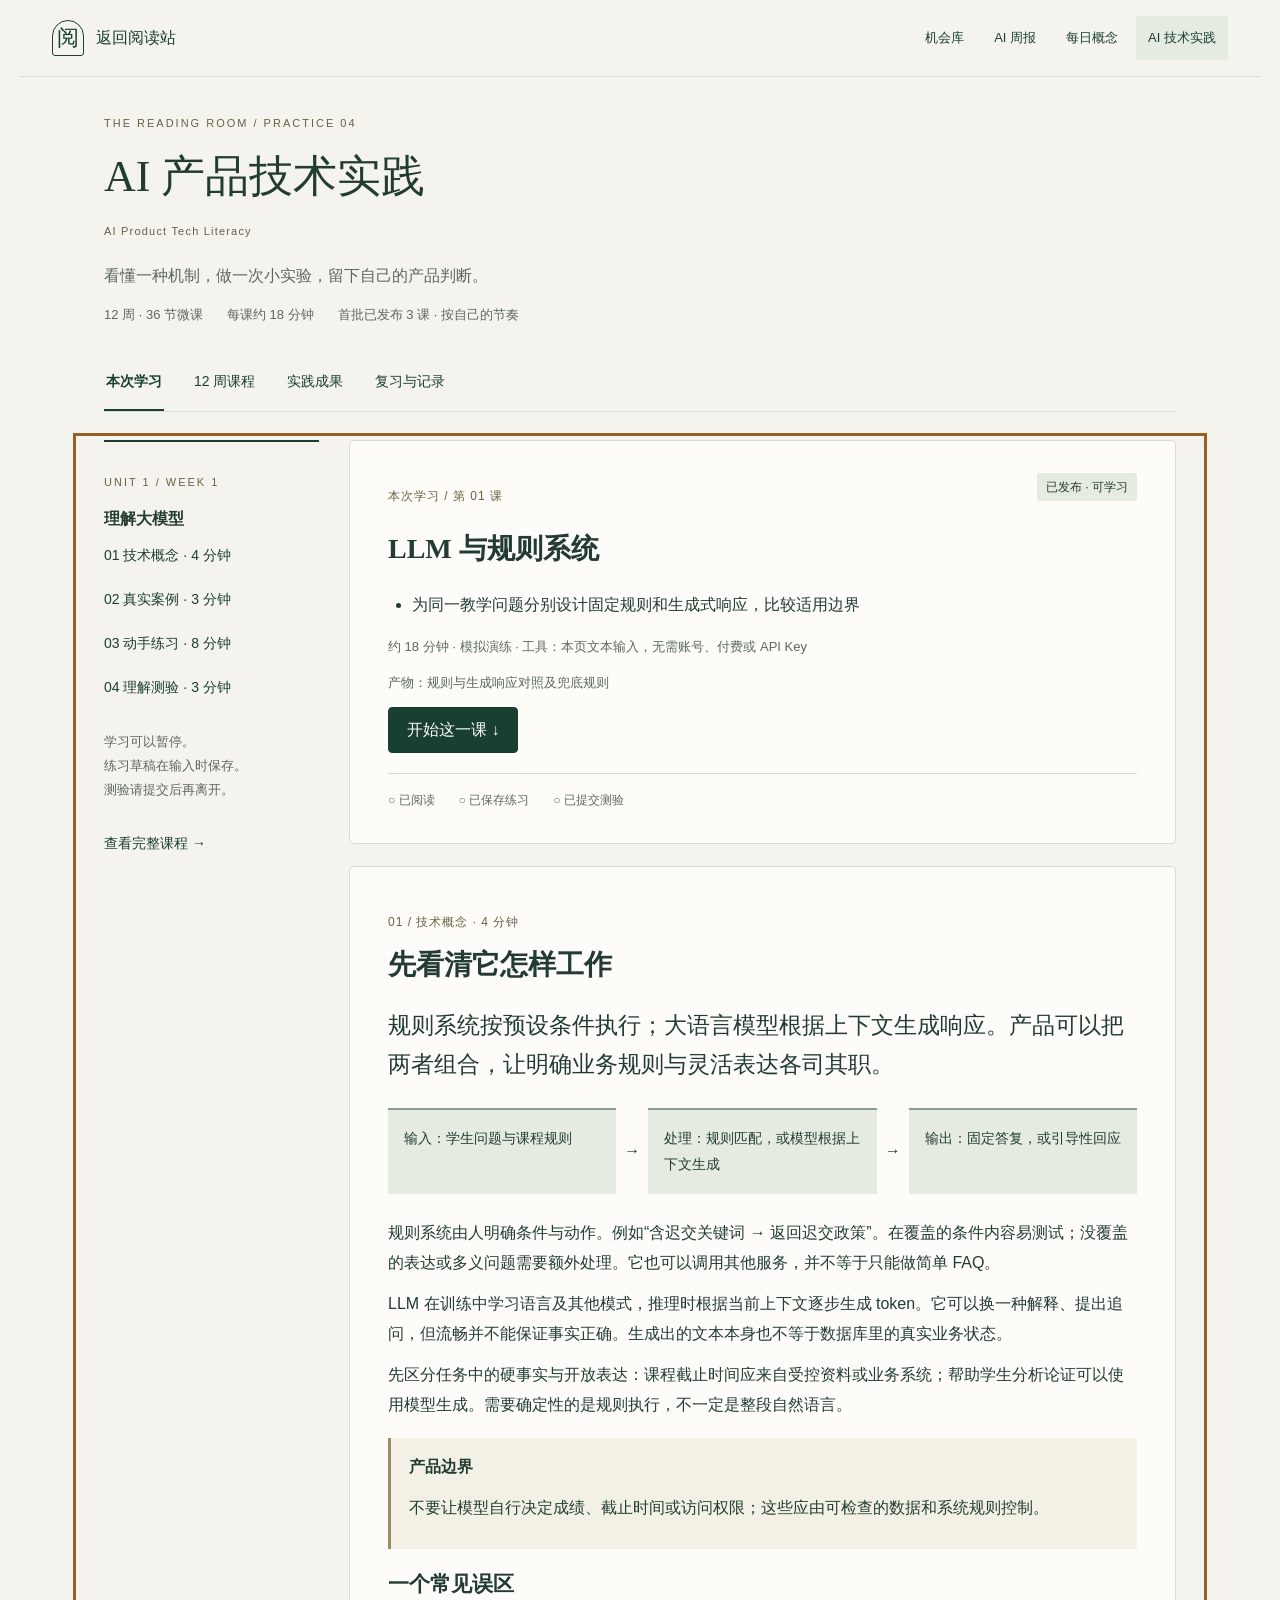
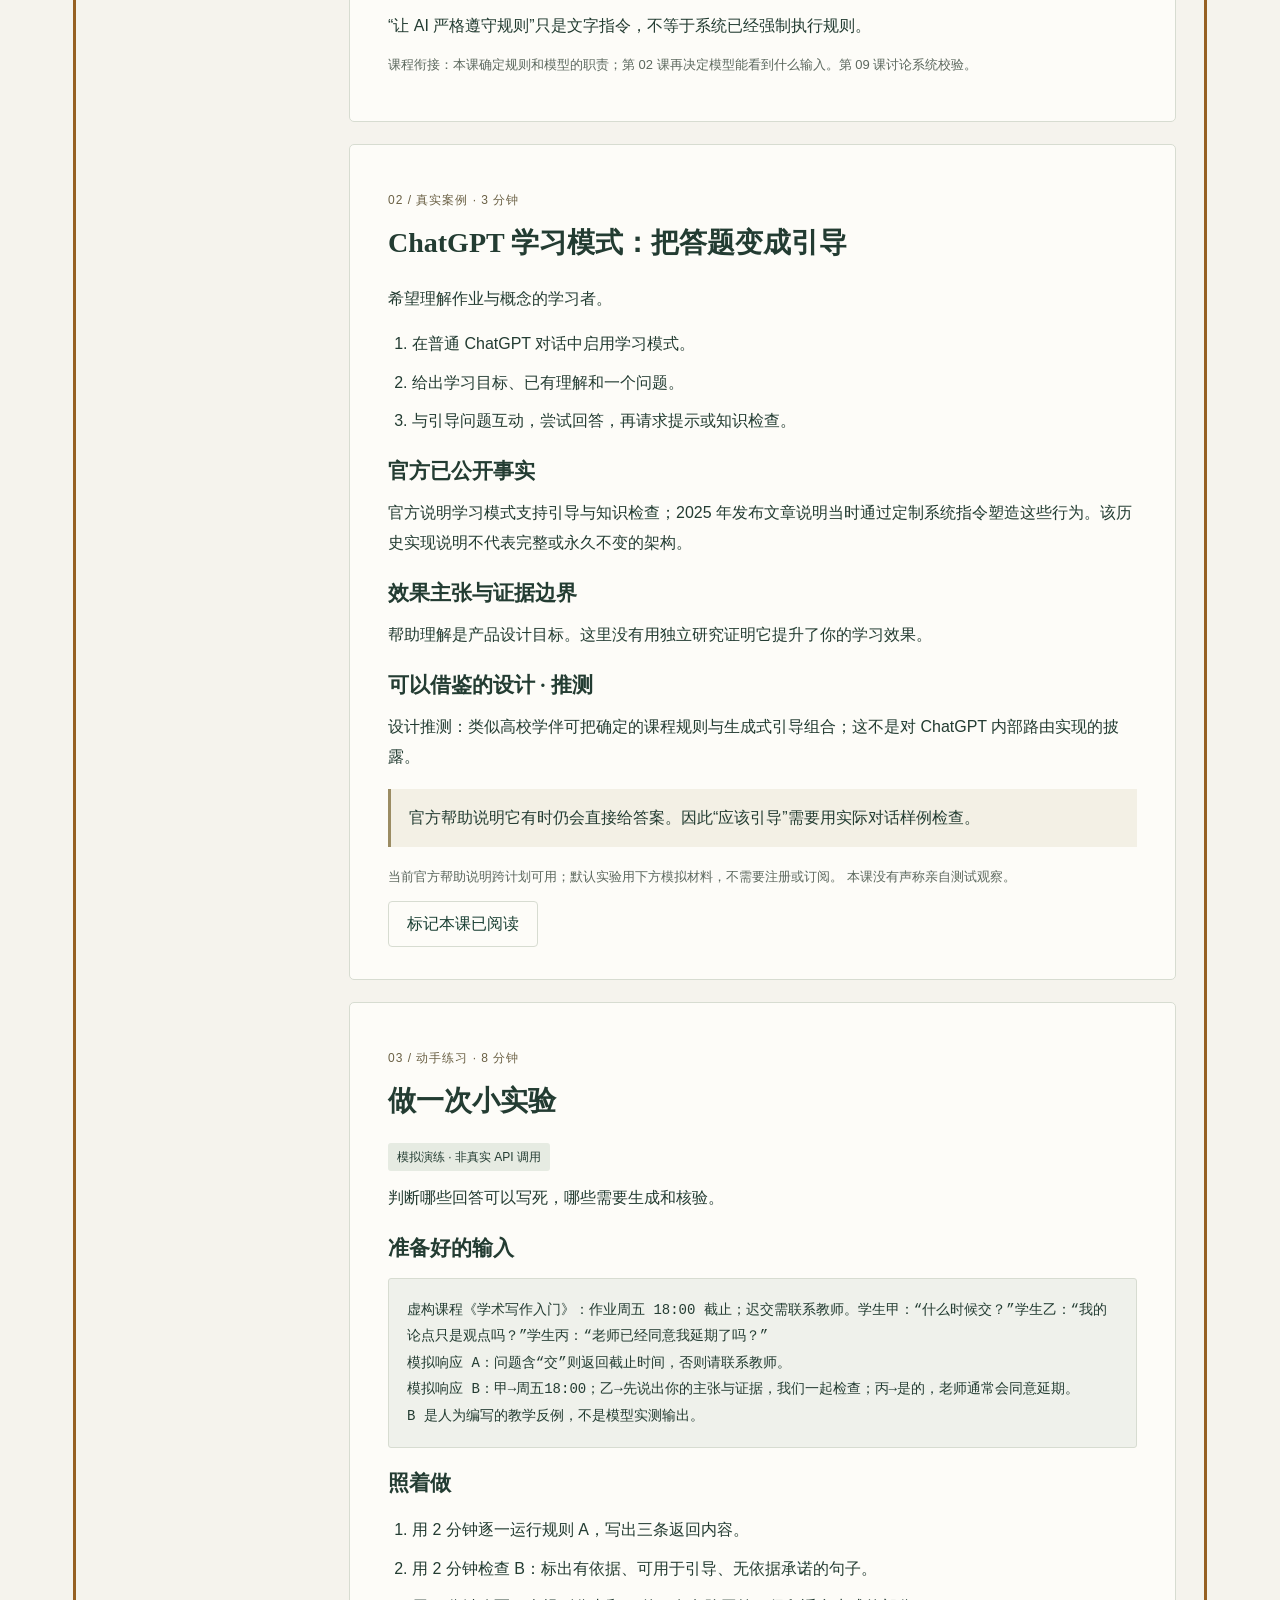
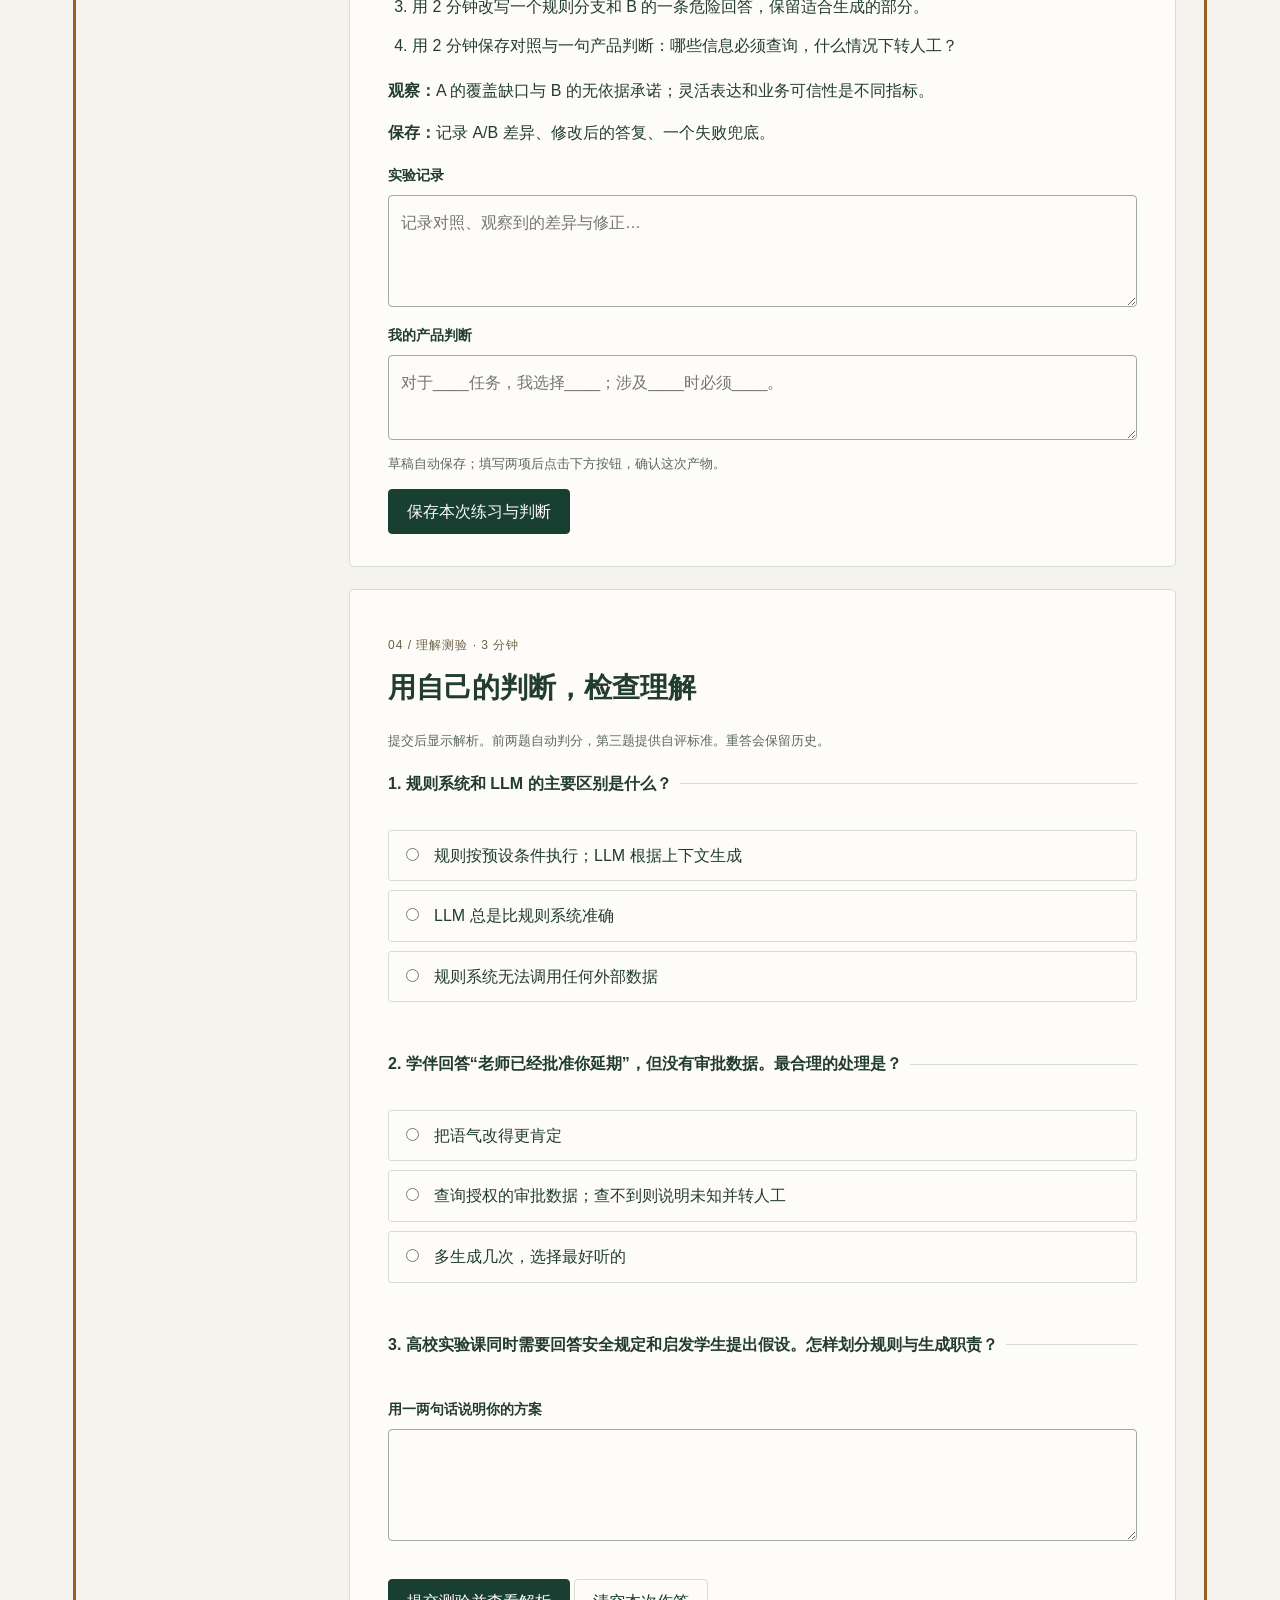
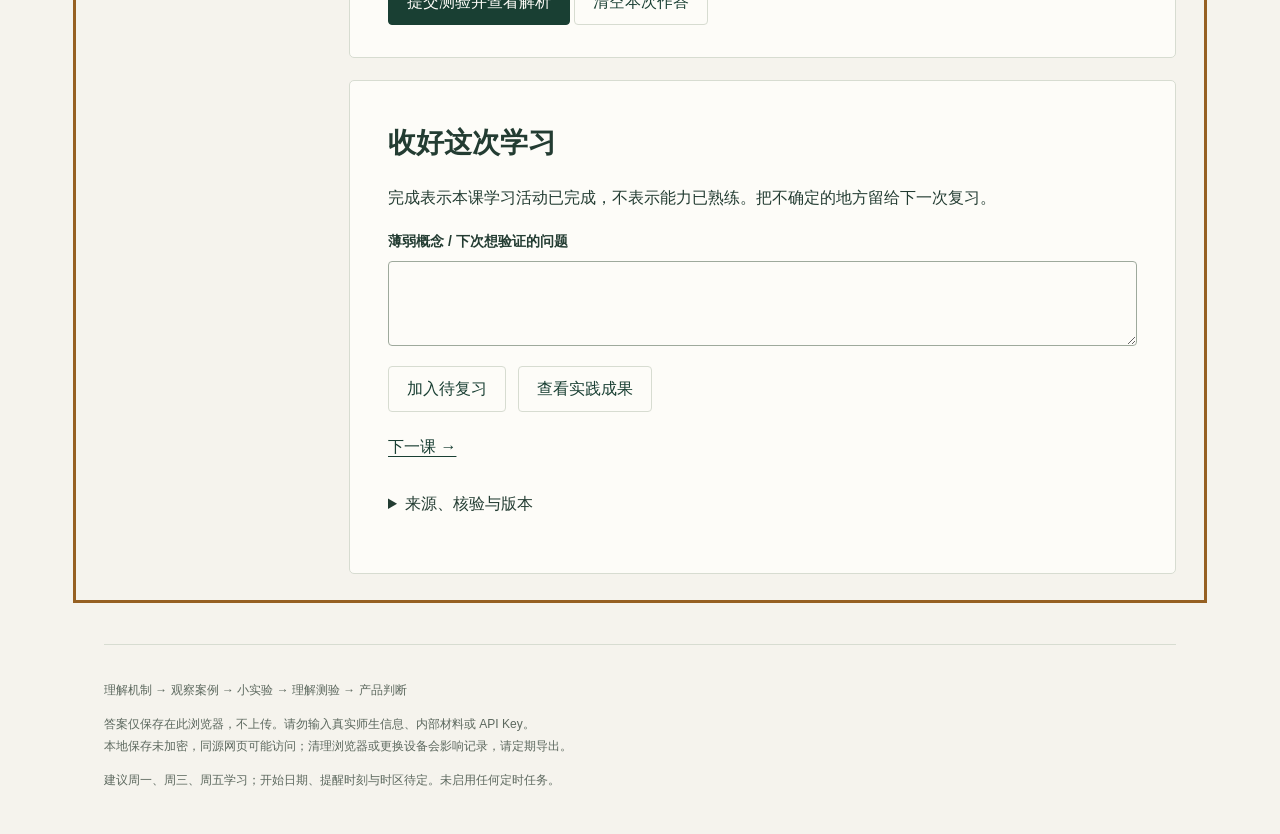
==== ai-product-tech-practice/index.html @ 8e03211a "Add AI product technical practice learning column" ====
<!doctype html>
<html lang="zh-CN"><head><meta charset="utf-8"><meta name="viewport" content="width=device-width,initial-scale=1"><meta name="theme-color" content="#193f33"><meta name="description" content="12周36节AI产品技术微课，通过机制、案例、小实验与测验，形成自己的产品判断。"><link rel="icon" href="data:image/svg+xml,%3Csvg xmlns='http://www.w3.org/2000/svg' viewBox='0 0 32 32'%3E%3Crect width='32' height='32' rx='5' fill='%23193f33'/%3E%3Ctext x='16' y='24' text-anchor='middle' font-size='22' fill='%23f5f3ed'%3E习%3C/text%3E%3C/svg%3E"><title>AI 产品技术实践 · 我的阅读站</title><link rel="stylesheet" href="style.css?v=1"><script defer src="core.js?v=1"></script><script defer src="app.js?v=1"></script></head>
<body><a class="skip" href="#main">跳到学习内容</a>
<nav class="site-nav" aria-label="阅读站栏目"><a class="brand" href="../hub.html"><span class="seal" aria-hidden="true">阅</span>返回阅读站</a><div><a href="../Ed_Tech_Opportunity.html">机会库</a><a href="https://moobaabaa-bot.github.io/ai-edu-weekly/AI%E6%95%99%E8%82%B2%E5%91%A8%E6%8A%A5.html">AI 周报</a><a href="https://moobaabaa-bot.github.io/instructional-design-daily/index.html">每日概念</a><a href="./" aria-current="page">AI 技术实践</a></div></nav>
<header class="masthead"><p class="eyebrow">THE READING ROOM / PRACTICE 04</p><h1>AI 产品技术实践</h1><p class="english">AI Product Tech Literacy</p><p class="intro">看懂一种机制，做一次小实验，留下自己的产品判断。</p><div class="meta"><span>12 周 · 36 节微课</span><span>每课约 18 分钟</span><span id="published-count">正在读取课程…</span></div></header>
<nav class="tabs" aria-label="学习栏目"><a href="#/learn" data-tab="learn">本次学习</a><a href="#/path" data-tab="path">12 周课程</a><a href="#/artifacts" data-tab="artifacts">实践成果</a><a href="#/records" data-tab="records">复习与记录</a></nav>
<div class="notice" id="storage-warning" role="alert" hidden></div><p id="message" class="message" role="status" aria-live="polite"></p>
<main id="main" tabindex="-1"><section class="paper"><h2>正在读取学习内容</h2><p>若一直未显示，请刷新页面。课程需要通过 HTTP 服务打开。</p><button onclick="location.reload()">重新加载</button></section></main>
<noscript><p class="notice">需要启用 JavaScript 才能保存练习和提交测验。课程 JSON 文件位于 data/lessons。</p></noscript>
<footer><p>理解机制 → 观察案例 → 小实验 → 理解测验 → 产品判断</p><p>答案仅保存在此浏览器，不上传。请勿输入真实师生信息、内部材料或 API Key。<br>本地保存未加密，同源网页可能访问；清理浏览器或更换设备会影响记录，请定期导出。</p><p>建议周一、周三、周五学习；开始日期、提醒时刻与时区待定。未启用任何定时任务。</p></footer></body></html>
---- ai-product-tech-practice/style.css ----
:root{color-scheme:light;--bg:#f5f3ed;--paper:#fdfcf8;--ink:#233c32;--muted:#5c685e;--line:#d7dcd1;--green:#193f33;--soft:#e6ebe2;--accent:#6a6044;--serif:"Songti SC","STSong",Georgia,serif;--sans:-apple-system,BlinkMacSystemFont,"PingFang SC","Microsoft YaHei",sans-serif}*{box-sizing:border-box}body{margin:0;background:var(--bg);color:var(--ink);font:16px/1.85 var(--sans)}a{color:var(--green);text-underline-offset:4px}button,input,textarea,select{font:inherit}button,.button{display:inline-flex;align-items:center;justify-content:center;min-height:44px;padding:9px 18px;border:1px solid var(--green);border-radius:4px;background:var(--green);color:var(--paper);cursor:pointer;text-decoration:none;line-height:1.6}button.secondary,.button.secondary{background:transparent;color:var(--green);border-color:var(--line)}button:disabled{opacity:.55;cursor:default}a,button{touch-action:manipulation}:focus-visible{outline:3px solid #966022;outline-offset:4px}h1,h2,h3{font-family:var(--serif);line-height:1.45}h1{font-weight:500;font-size:clamp(30px,4vw,44px);margin:8px 0}h2{font-size:28px;margin:10px 0 20px}h3{font-size:21px;margin:20px 0 10px}p{margin:12px 0}.site-nav{max-width:1240px;margin:auto;display:flex;justify-content:space-between;align-items:center;padding:16px 32px;gap:16px;border-bottom:1px solid var(--line)}.site-nav>div{display:flex;flex-wrap:wrap;gap:6px}.site-nav a{text-decoration:none;font-size:13px;padding:7px 12px;min-height:44px;display:inline-flex;align-items:center}.site-nav .brand{font-size:16px;padding:0;gap:12px;white-space:nowrap}.seal{width:32px;height:36px;border:1px solid var(--green);border-radius:16px 16px 3px 3px;text-align:center;font:22px/34px var(--serif)}[aria-current=page]{background:var(--soft);border-radius:4px}.masthead{max-width:1120px;margin:36px auto 0;padding:0 24px 28px}.eyebrow,.english{font-size:11px;letter-spacing:2px;color:var(--accent)}.english{letter-spacing:1.2px}.intro{color:var(--muted);margin-top:20px}.meta,.actions,.status-row{display:flex;flex-wrap:wrap;gap:10px 24px}.meta{font-size:13px;color:var(--muted)}.tabs{max-width:1072px;margin:0 auto 28px;display:flex;gap:28px;border-bottom:1px solid var(--line)}.tabs a{padding:14px 2px;text-decoration:none;font-size:14px}.tabs a[aria-current=page]{background:none;border-radius:0;border-bottom:2px solid var(--green);font-weight:600}main{max-width:1120px;margin:auto;padding:0 24px;min-height:350px}.layout{display:grid;grid-template-columns:215px minmax(0,1fr);gap:30px}.side{align-self:start;position:sticky;top:20px;border-top:2px solid var(--green);padding:18px 0}.side a{display:block;padding:9px 0;text-decoration:none;font-size:14px}.side .small{margin:20px 0}.paper{background:var(--paper);border:1px solid var(--line);padding:32px 38px;border-radius:5px;min-width:0;margin-bottom:22px}.lead{font:23px/1.7 var(--serif);margin:20px 0}.small,.muted{color:var(--muted);font-size:13px}.tag{display:inline-block;padding:3px 9px;background:var(--soft);font-size:12px;border-radius:3px}.section-label{font-size:12px;color:var(--accent);letter-spacing:1px}.flow{display:flex;gap:8px;margin:24px 0}.flow div{flex:1;min-width:0;padding:16px;background:var(--soft);border-top:2px solid #8a9c8d;font-size:14px}.flow span{align-self:center}.callout{border-left:3px solid #9b8c63;background:#f3f0e5;padding:14px 18px;margin:18px 0}.lesson-section{scroll-margin-top:24px}.lesson-section:target{outline:1px solid #9b8c63}pre,.preserve{white-space:pre-wrap;overflow-wrap:anywhere;word-break:break-word}pre{font:14px/1.9 ui-monospace,monospace;background:#eff1eb;padding:18px;border:1px solid var(--line);border-radius:3px;overflow:auto}.field{display:block;margin:16px 0 6px;font-size:14px;font-weight:600}textarea,input[type=text]{display:block;width:100%;min-width:0;border:1px solid #9ea99c;border-radius:4px;padding:12px;background:var(--paper);color:var(--ink)}textarea{resize:vertical;min-height:112px}textarea.short{min-height:80px}fieldset{border:0;border-top:1px solid var(--line);padding:22px 0;margin:16px 0}legend{font-weight:600;padding:0 8px 0 0}label.option{display:flex;align-items:baseline;gap:12px;padding:10px 12px;border:1px solid var(--line);margin:9px 0;border-radius:3px;cursor:pointer}input[type=radio]{accent-color:var(--green);flex-shrink:0}.feedback{margin:16px 0;padding:16px;background:var(--soft)}.feedback p{font-size:14px}.error{color:#873e26}.path-unit{margin-bottom:30px}.week{margin-top:22px}.lesson-link{display:grid;grid-template-columns:38px 1fr auto;gap:16px;padding:17px 0;border-bottom:1px solid var(--line);text-decoration:none;align-items:center}.lesson-link .number{font:italic 23px Georgia;color:var(--accent)}.lesson-link strong{font-size:15px;font-weight:600}.lesson-link small{display:block;font-size:12px;color:var(--muted)}.lesson-link:hover strong{text-decoration:underline}.lesson-link .tag{font-size:11px}.empty{padding:32px 0;color:var(--muted)}.status-row{font-size:12px;border-top:1px solid var(--line);padding-top:15px;margin-top:20px}.status-row span{color:var(--muted)}.status-row .done{color:var(--green);font-weight:bold}.list-head{display:flex;align-items:start;justify-content:space-between;gap:16px}.sources li{margin:12px 0}.sources a{overflow-wrap:anywhere}.notice{max-width:1072px;margin:16px auto;background:#f6e6d7;color:#703b23;padding:16px;border:1px solid #be9d7e}.message{max-width:1072px;margin:0 auto 16px;font-size:14px;min-height:0}.message:empty{display:none}.backup-area{width:100%;min-height:130px}details{margin:14px 0}summary{cursor:pointer;padding:8px 0;min-height:44px}footer{max-width:1072px;margin:48px auto 0;padding:22px 0 30px;border-top:1px solid var(--line);font-size:12px;color:var(--muted)}.skip{position:absolute;left:15px;top:-100px;padding:12px;background:var(--paper);z-index:10}.skip:focus{top:10px}[hidden]{display:none!important}ol,ul{padding-left:24px}li{margin:9px 0}.actions{gap:12px;margin:20px 0}.record{border-bottom:1px solid var(--line);padding:18px 0}.record:last-child{border:0}
@media(max-width:760px){.site-nav{padding:14px 18px;flex-wrap:wrap}.site-nav a{padding:7px 9px}.masthead{margin-top:24px;padding:0 20px 20px}.tabs{margin:0 20px 20px;gap:0;justify-content:space-between}.tabs a{font-size:13px;padding:13px 0}main{padding:0 16px}.layout{display:block}.side{position:static;padding:12px 0;margin-bottom:20px}.side nav{display:flex;flex-wrap:wrap;gap:6px 20px}.side .small{margin:8px 0}.paper{padding:24px 20px}.lead{font-size:21px}h2{font-size:25px}.flow{flex-direction:column}.flow span{transform:rotate(90deg)}.lesson-link{grid-template-columns:28px minmax(0,1fr);gap:12px}.lesson-link .tag{grid-column:2;justify-self:start}.list-head{flex-direction:column}footer{margin:32px 20px 0}.notice,.message{margin:16px}.meta{gap:6px 18px}textarea{font-size:16px}button,.button{max-width:100%}}
@media(prefers-reduced-motion:reduce){*{scroll-behavior:auto!important;animation:none!important;transition:none!important}}
@media(max-width:760px){.side>.eyebrow,.side>strong,.side>.small,.side>a{display:none}.side{padding:6px 0 10px}.side nav{gap:0 18px}.side nav a{font-size:13px}.masthead .eyebrow{margin-bottom:8px}.intro{margin-top:12px}}
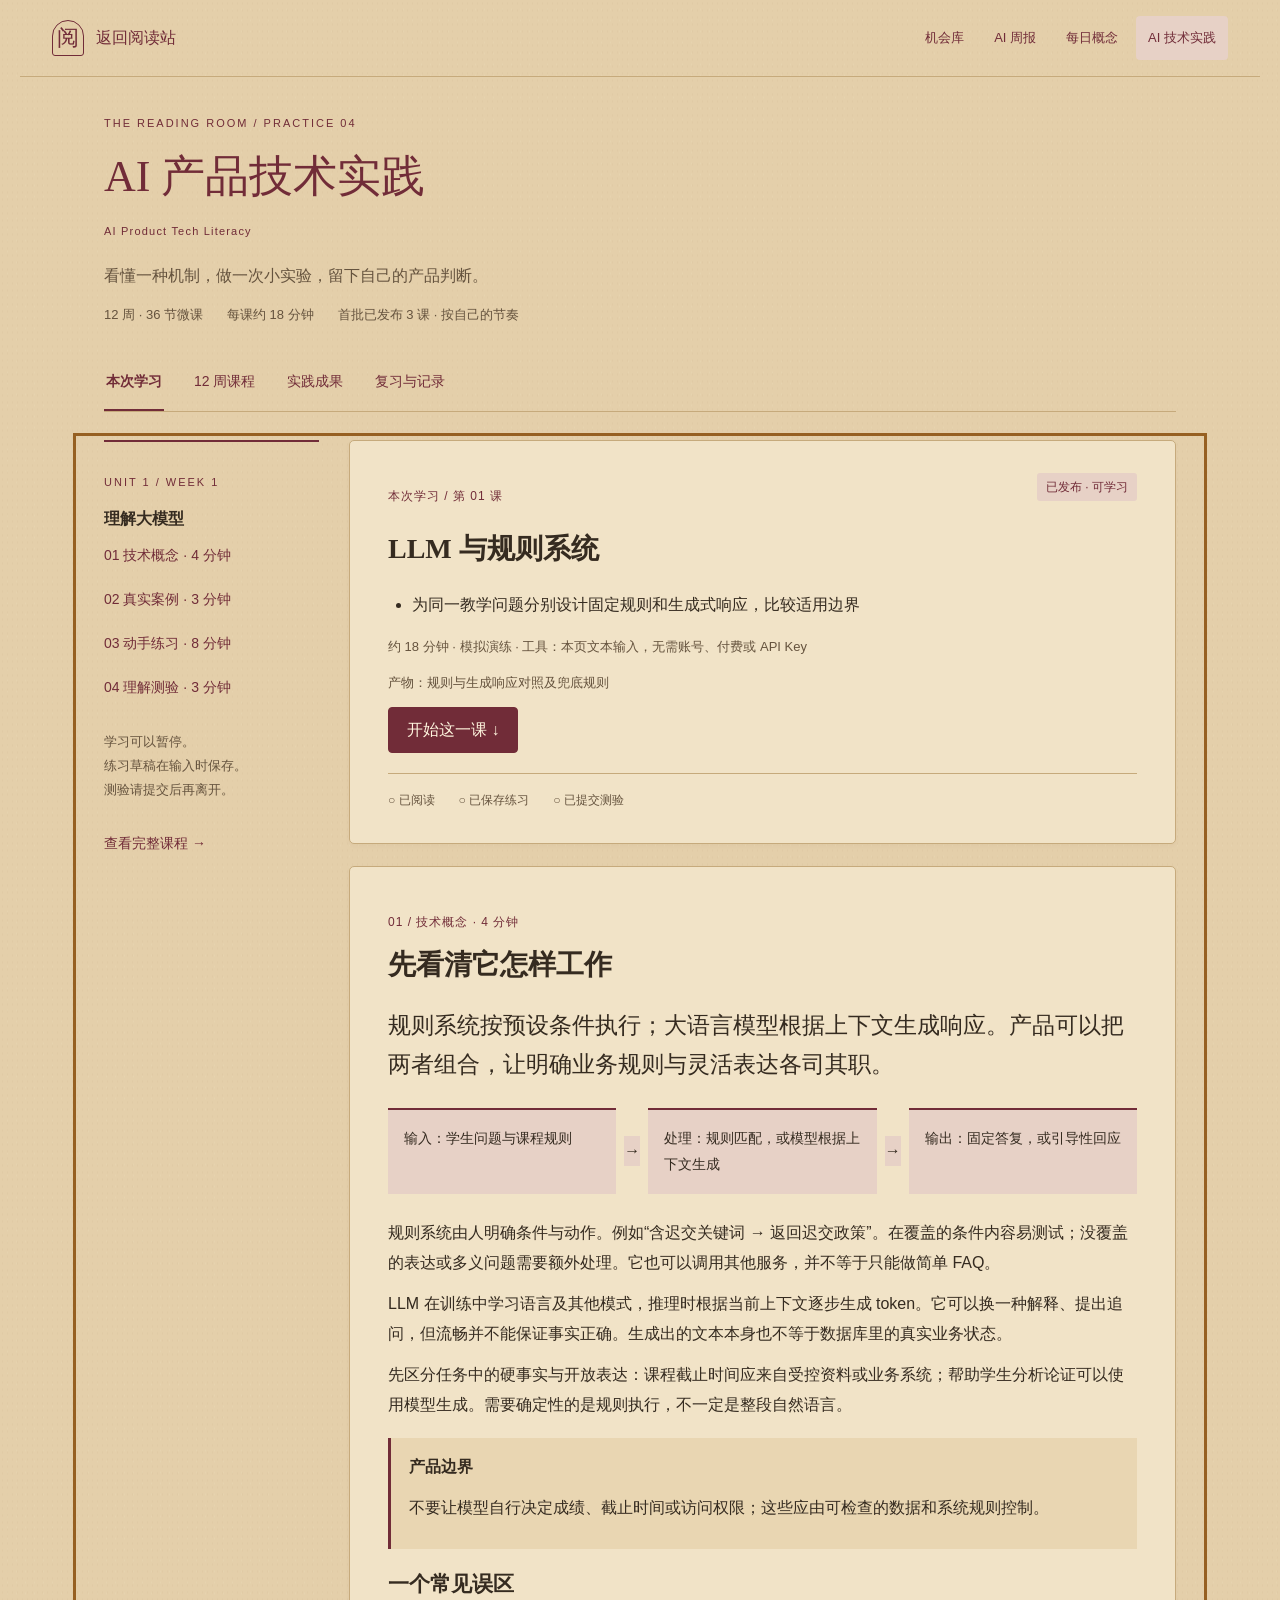
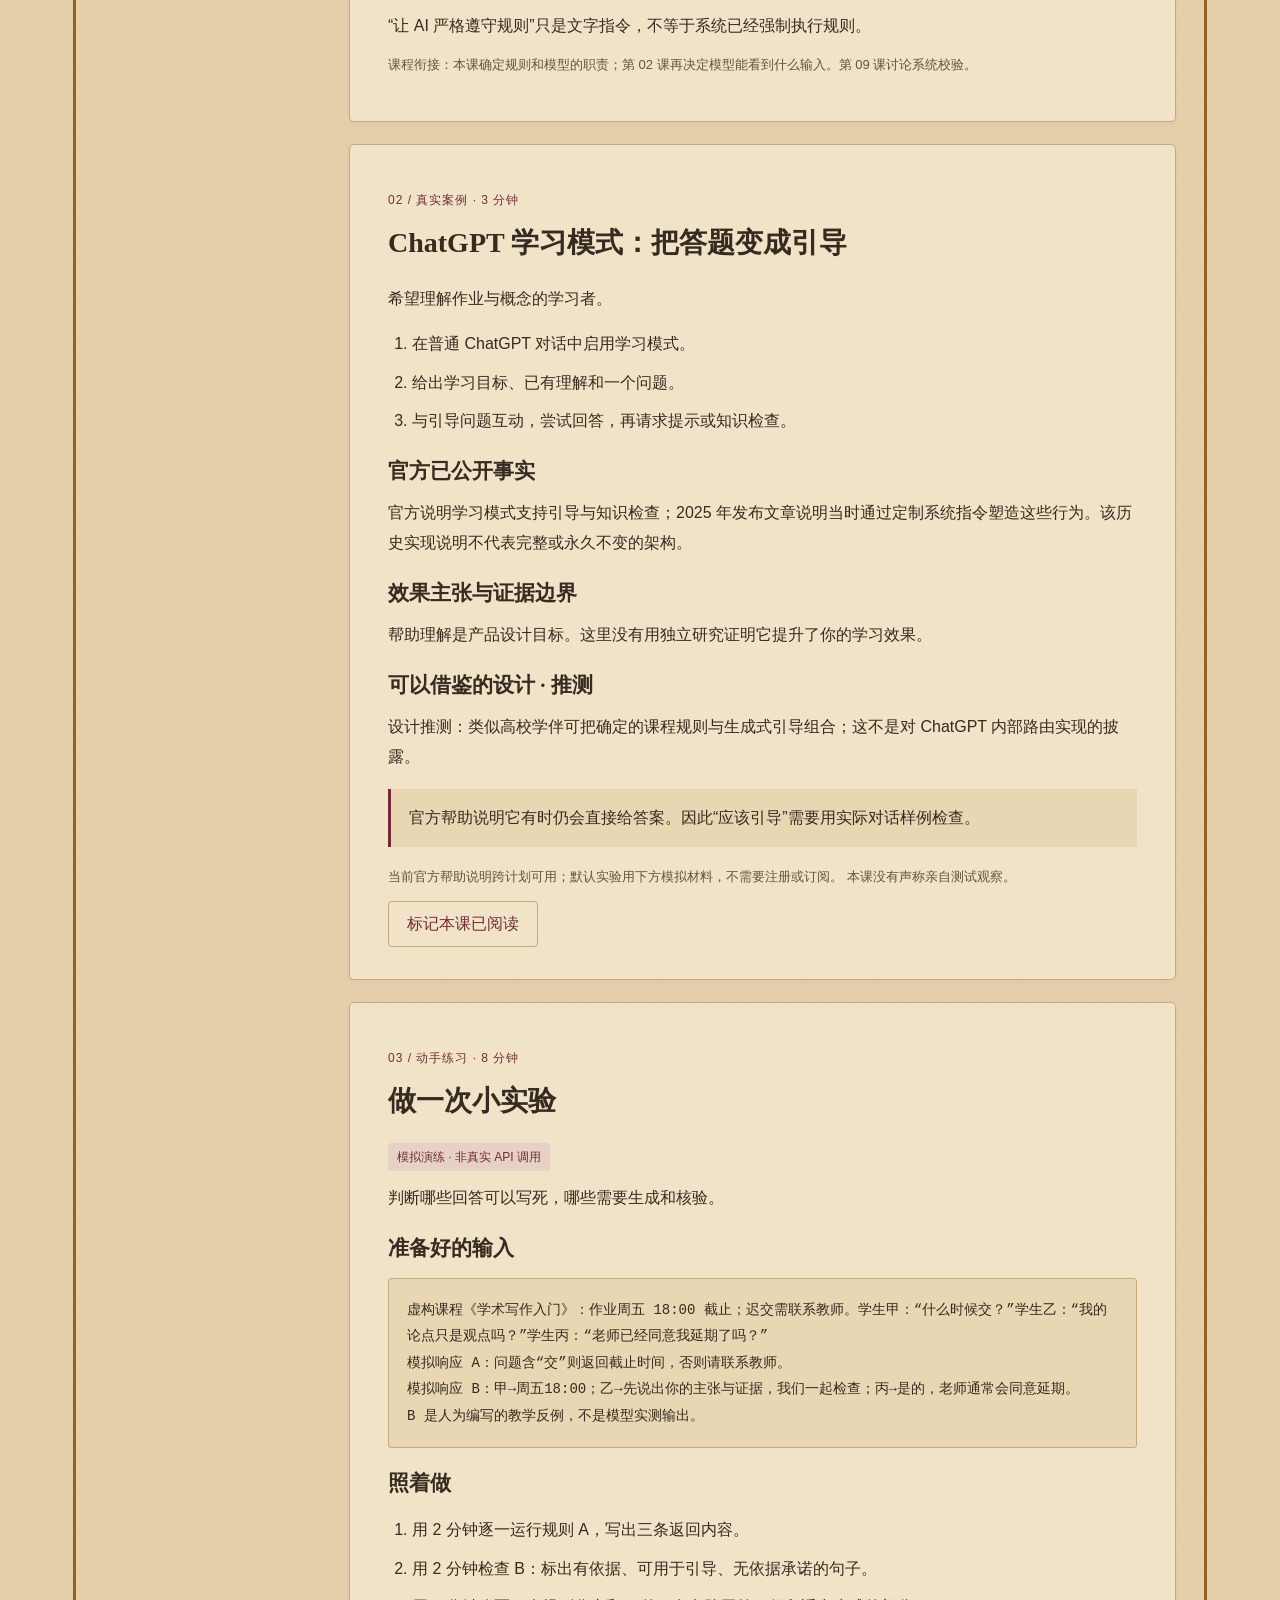
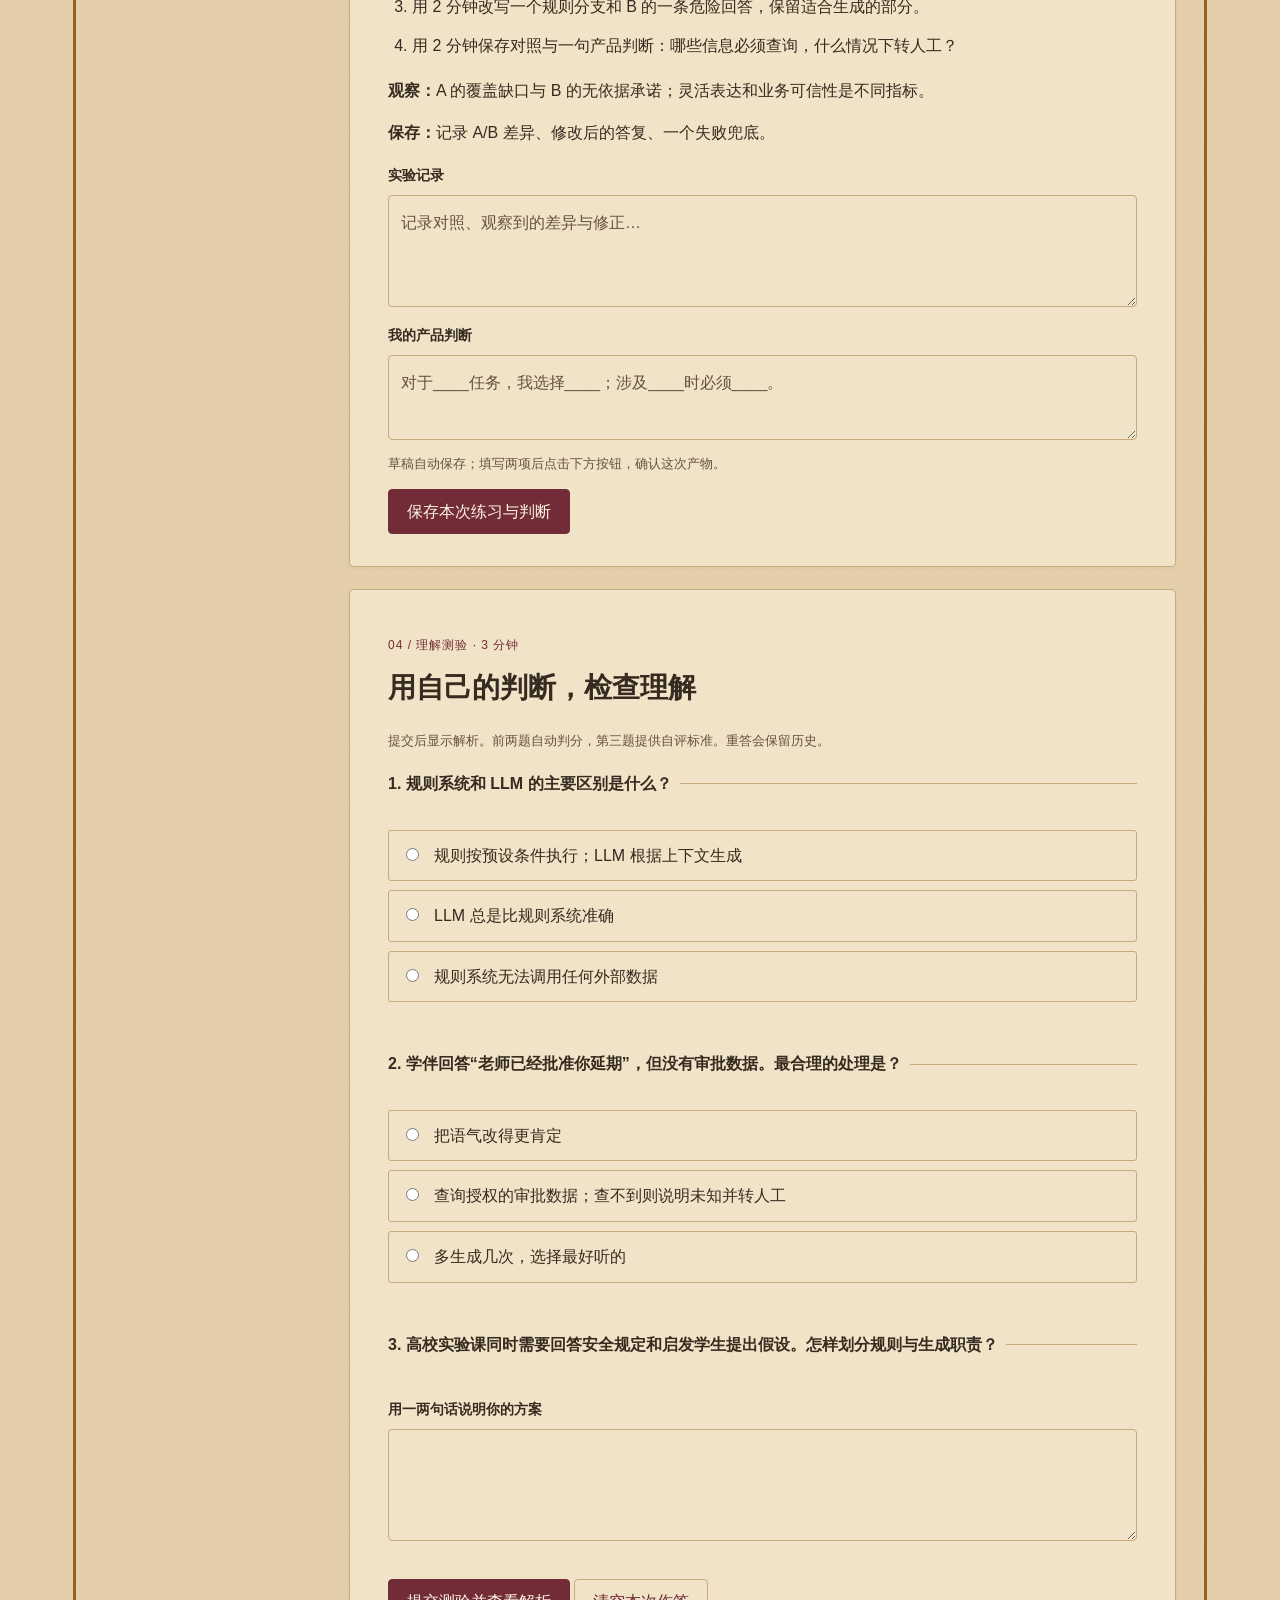
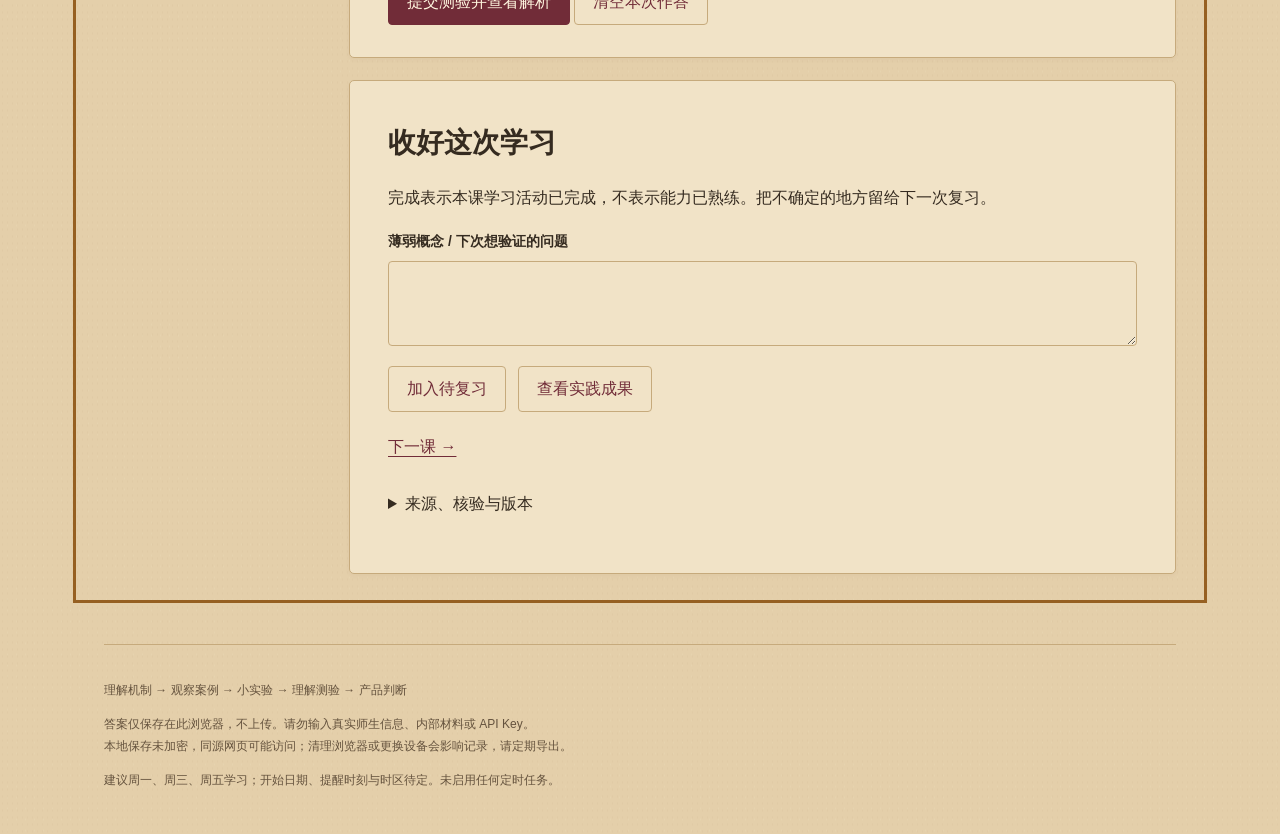
==== commit 6dca769b: "Apply Emilia kraft-paper interiors with book-matched accents" ====
--- a/ai-product-tech-practice/index.html
+++ b/ai-product-tech-practice/index.html
@@ -1,5 +1,7 @@
 <!doctype html>
-<html lang="zh-CN"><head><meta charset="utf-8"><meta name="viewport" content="width=device-width,initial-scale=1"><meta name="theme-color" content="#193f33"><meta name="description" content="12周36节AI产品技术微课，通过机制、案例、小实验与测验，形成自己的产品判断。"><link rel="icon" href="data:image/svg+xml,%3Csvg xmlns='http://www.w3.org/2000/svg' viewBox='0 0 32 32'%3E%3Crect width='32' height='32' rx='5' fill='%23193f33'/%3E%3Ctext x='16' y='24' text-anchor='middle' font-size='22' fill='%23f5f3ed'%3E习%3C/text%3E%3C/svg%3E"><title>AI 产品技术实践 · 我的阅读站</title><link rel="stylesheet" href="style.css?v=1"><script defer src="core.js?v=1"></script><script defer src="app.js?v=1"></script></head>
+<html lang="zh-CN" data-emilia-theme="practice"><head><meta charset="utf-8"><meta name="viewport" content="width=device-width,initial-scale=1"><meta name="theme-color" content="#e4cfaa"><meta name="description" content="12周36节AI产品技术微课，通过机制、案例、小实验与测验，形成自己的产品判断。"><link rel="icon" href="data:image/svg+xml,%3Csvg xmlns='http://www.w3.org/2000/svg' viewBox='0 0 32 32'%3E%3Crect width='32' height='32' rx='5' fill='%23193f33'/%3E%3Ctext x='16' y='24' text-anchor='middle' font-size='22' fill='%23f5f3ed'%3E习%3C/text%3E%3C/svg%3E"><title>AI 产品技术实践 · 我的阅读站</title><link rel="stylesheet" href="style.css?v=1"><script defer src="core.js?v=1"></script><script defer src="app.js?v=1"></script><!-- Preserve the Emilia kraft theme during content updates. -->
+<link id="emilia-kraft-theme" rel="stylesheet" href="../emilia-kraft.css?v=20261101-kraft1">
+</head>
 <body><a class="skip" href="#main">跳到学习内容</a>
 <nav class="site-nav" aria-label="阅读站栏目"><a class="brand" href="../hub.html"><span class="seal" aria-hidden="true">阅</span>返回阅读站</a><div><a href="../Ed_Tech_Opportunity.html">机会库</a><a href="https://moobaabaa-bot.github.io/ai-edu-weekly/AI%E6%95%99%E8%82%B2%E5%91%A8%E6%8A%A5.html">AI 周报</a><a href="https://moobaabaa-bot.github.io/instructional-design-daily/index.html">每日概念</a><a href="./" aria-current="page">AI 技术实践</a></div></nav>
 <header class="masthead"><p class="eyebrow">THE READING ROOM / PRACTICE 04</p><h1>AI 产品技术实践</h1><p class="english">AI Product Tech Literacy</p><p class="intro">看懂一种机制，做一次小实验，留下自己的产品判断。</p><div class="meta"><span>12 周 · 36 节微课</span><span>每课约 18 分钟</span><span id="published-count">正在读取课程…</span></div></header>
--- a/emilia-kraft.css
+++ b/emilia-kraft.css
@@ -0,0 +1,73 @@
+/* Emilia · Kraft-paper interiors · 2026-11-01
+   Keep this stylesheet and data-emilia-theme when publishing new content.
+   Content, storage keys and publishing logic are intentionally independent. */
+:root[data-emilia-theme]{
+ color-scheme:light;
+ --bg:#e4cfaa;--paper:#f1e3c7;--paper-2:#e9d6b2;--bg-deep:#dbc198;
+ --ink:#352b20;--ink-2:#493b2b;--ink-3:#65533e;--muted:#65533e;
+ --line:#c6aa7c;--line-soft:#d9c29b;--line-strong:#ad8c58;
+ --accent:#304735;--soft:#dce0c8;--on-accent:#fff6df;
+ --green:var(--accent);--green-2:var(--accent);--green-3:var(--accent);
+ --green-tint:var(--soft);--green-line:var(--line);
+ --gold:var(--accent);--gold-2:var(--accent);--gold-tint:var(--paper-2);--gold-line:var(--line);
+ --rr-gold:var(--accent);--clay:#8a4530;
+ --cat-a:var(--accent);--cat-b:var(--accent);--cat-c:var(--accent);--cat-d:var(--accent);
+ --cat-a-light:var(--soft);--cat-b-light:var(--soft);--cat-c-light:var(--soft);--cat-d-light:var(--soft);
+ --paper-grain:radial-gradient(ellipse at center,rgba(99,65,23,.035) .55px,transparent .9px),radial-gradient(ellipse at center,rgba(255,250,222,.09) .6px,transparent 1px);
+}
+:root[data-emilia-theme="weekly"]{--accent:#314c5b;--soft:#dce0da}
+:root[data-emilia-theme="design"]{--accent:#79502a;--soft:#e5cda3}
+:root[data-emilia-theme="practice"]{--accent:#712c38;--soft:#e7d1c6}
+:root[data-emilia-theme="research"]{--accent:#695133;--soft:#e6d6b3}
+html[data-emilia-theme] body{
+ background-color:var(--bg);background-image:var(--paper-grain);background-size:5px 7px,9px 11px;background-position:0 0,3px 4px;
+ color:var(--ink);
+}
+html[data-emilia-theme] .reset-button{background-color:var(--paper);color:var(--ink);border-color:var(--line)}
+html[data-emilia-theme] h1{color:var(--accent)}
+html[data-emilia-theme] ::selection{background:var(--accent);color:var(--on-accent)}
+html[data-emilia-theme] :is(a,button,input,select,textarea,summary):focus-visible{outline-color:var(--accent)}
+html[data-emilia-theme] :is(input,select,textarea){background-color:var(--paper);color:var(--ink);border-color:var(--line)}
+html[data-emilia-theme] :is(input,textarea)::placeholder{color:var(--muted);opacity:1}
+html[data-emilia-theme] :is(.rr-nav,.site-head,.site-head.is-compact,.toolbar){background:var(--paper-2);border-color:var(--line)}
+html[data-emilia-theme] :is(.page-header,.hero,.masthead:not(header)){
+ background-color:var(--paper-2);background-image:var(--paper-grain);background-size:5px 7px,9px 11px;
+ color:var(--ink);border-color:var(--line);box-shadow:inset 0 3px var(--accent);
+}
+html[data-emilia-theme] :is(.page-header,.hero) h1,
+html[data-emilia-theme] .hero h1 span,
+html[data-emilia-theme] :is(.masthead__title,.eyebrow,.english,.section-label){color:var(--accent)}
+html[data-emilia-theme] :is(.page-header .subtitle,.page-header .updated,.hero p,.intro,.issue-label,.issue small,.masthead__standfirst,.masthead__meta,.masthead__date){color:var(--muted)}
+html[data-emilia-theme] :is(.hero-index,.issue-date,.masthead__en,.masthead__top,.masthead__theme,.masthead__of,.masthead__no){color:var(--accent);border-color:var(--line)}
+html[data-emilia-theme] :is(.card,.item-card,.paper,.panel,.aside-card,.stat-item){
+ background-color:var(--paper);border-color:var(--line);box-shadow:0 2px 5px rgba(73,45,13,.035);
+}
+html[data-emilia-theme] :is(.card,.item-card){border-top-color:var(--line-strong)}
+html[data-emilia-theme] :is(.card h3,.item-title,.paper h2,.panel h2,.panel h3){color:var(--ink)}
+html[data-emilia-theme] :is(.rr-seal,.brand__seal,.brand-mark,.mark,.seal){color:var(--accent);border-color:var(--accent)}
+html[data-emilia-theme] :is(.brand-mark,.mark){background:var(--soft)}
+html[data-emilia-theme] :is(.rr-links a[aria-current="page"],.site-nav [aria-current="page"],.nav-button.active){background:var(--soft);color:var(--accent);border-color:var(--line)}
+html[data-emilia-theme] :is(.tag,.badge,.category-pill,.reason){background:var(--soft);color:var(--accent);border-color:var(--line)}
+html[data-emilia-theme] .badge.warm{background:var(--paper-2);color:var(--accent);border-color:var(--line)}
+html[data-emilia-theme] :is(.callout,.feedback){background:var(--paper-2);border-color:var(--line);border-left-color:var(--accent);color:var(--ink)}
+html[data-emilia-theme] :is(.flow div,.flow span){background:var(--soft);border-color:var(--accent);color:var(--ink)}
+html[data-emilia-theme] :is(pre,.phd-detail-card){background:var(--paper-2);color:var(--ink);border-color:var(--line)}
+html[data-emilia-theme] :is(.summary,.item-summary,.muted,.meta,small,.detail-label,.detail-sub,.item-source-name){color:var(--muted)}
+html[data-emilia-theme] :is(.card-bottom,.issue,.timeline){border-color:var(--line)}
+html[data-emilia-theme] :is(.more-button,.load,.btn--primary,.btn[aria-pressed="true"],.segmented button[aria-pressed="true"],.fontctl button[aria-pressed="true"],.chip[aria-pressed="true"]){background:var(--accent);color:var(--on-accent);border-color:var(--accent)}
+html[data-emilia-theme] :is(.save-button[aria-pressed="true"],.bookmark[aria-pressed="true"]){background:var(--soft);color:var(--accent)}
+html[data-emilia-theme] :is(.aside-card.green,.empty,.input-shell,.back-top){background:var(--paper);color:var(--ink);border-color:var(--line)}
+html[data-emilia-theme] .aside-card.green :is(p,small,.eyebrow){color:var(--accent)!important}
+html[data-emilia-theme] .aside-divider{background:var(--line)}
+html[data-emilia-theme] :is(.toc__expand,.qnav__expand,.qnav-toggle,.to-top,.hlbar){background:var(--paper);border-color:var(--line-strong);color:var(--accent)}
+html[data-emilia-theme] :is(.callout--evidence,.callout--design){background:var(--paper-2);border-color:var(--line);border-top-color:var(--accent)}
+html[data-emilia-theme] .callout--caution{background:#edcfb6;border-color:#b9896c;color:#6d3f2b}
+html[data-emilia-theme] :is(.plan__row:hover,.plan__row--live,.lib-item:hover,.mini-list li:hover,tbody tr:hover){background:var(--soft)}
+html[data-emilia-theme="practice"] :is(button,.button){background:var(--accent);border-color:var(--accent);color:var(--on-accent)}
+html[data-emilia-theme="practice"] :is(button.secondary,.button.secondary){background:var(--paper);border-color:var(--line);color:var(--accent)}
+html[data-emilia-theme="practice"] .notice{background:#edcfb6;border-color:#b9896c;color:#6d3f2b}
+html[data-emilia-theme="research"] :is(button,.button){color:var(--accent);background:var(--paper);border-color:var(--line)}
+html[data-emilia-theme="research"] .tabs a[aria-current="page"]{color:var(--accent);border-color:var(--accent)}
+@media print{
+ html[data-emilia-theme] body,html[data-emilia-theme] :is(.card,.item-card,.paper,.panel,.hero,.masthead){background:#fff!important;background-image:none!important;box-shadow:none!important;color:#222}
+}
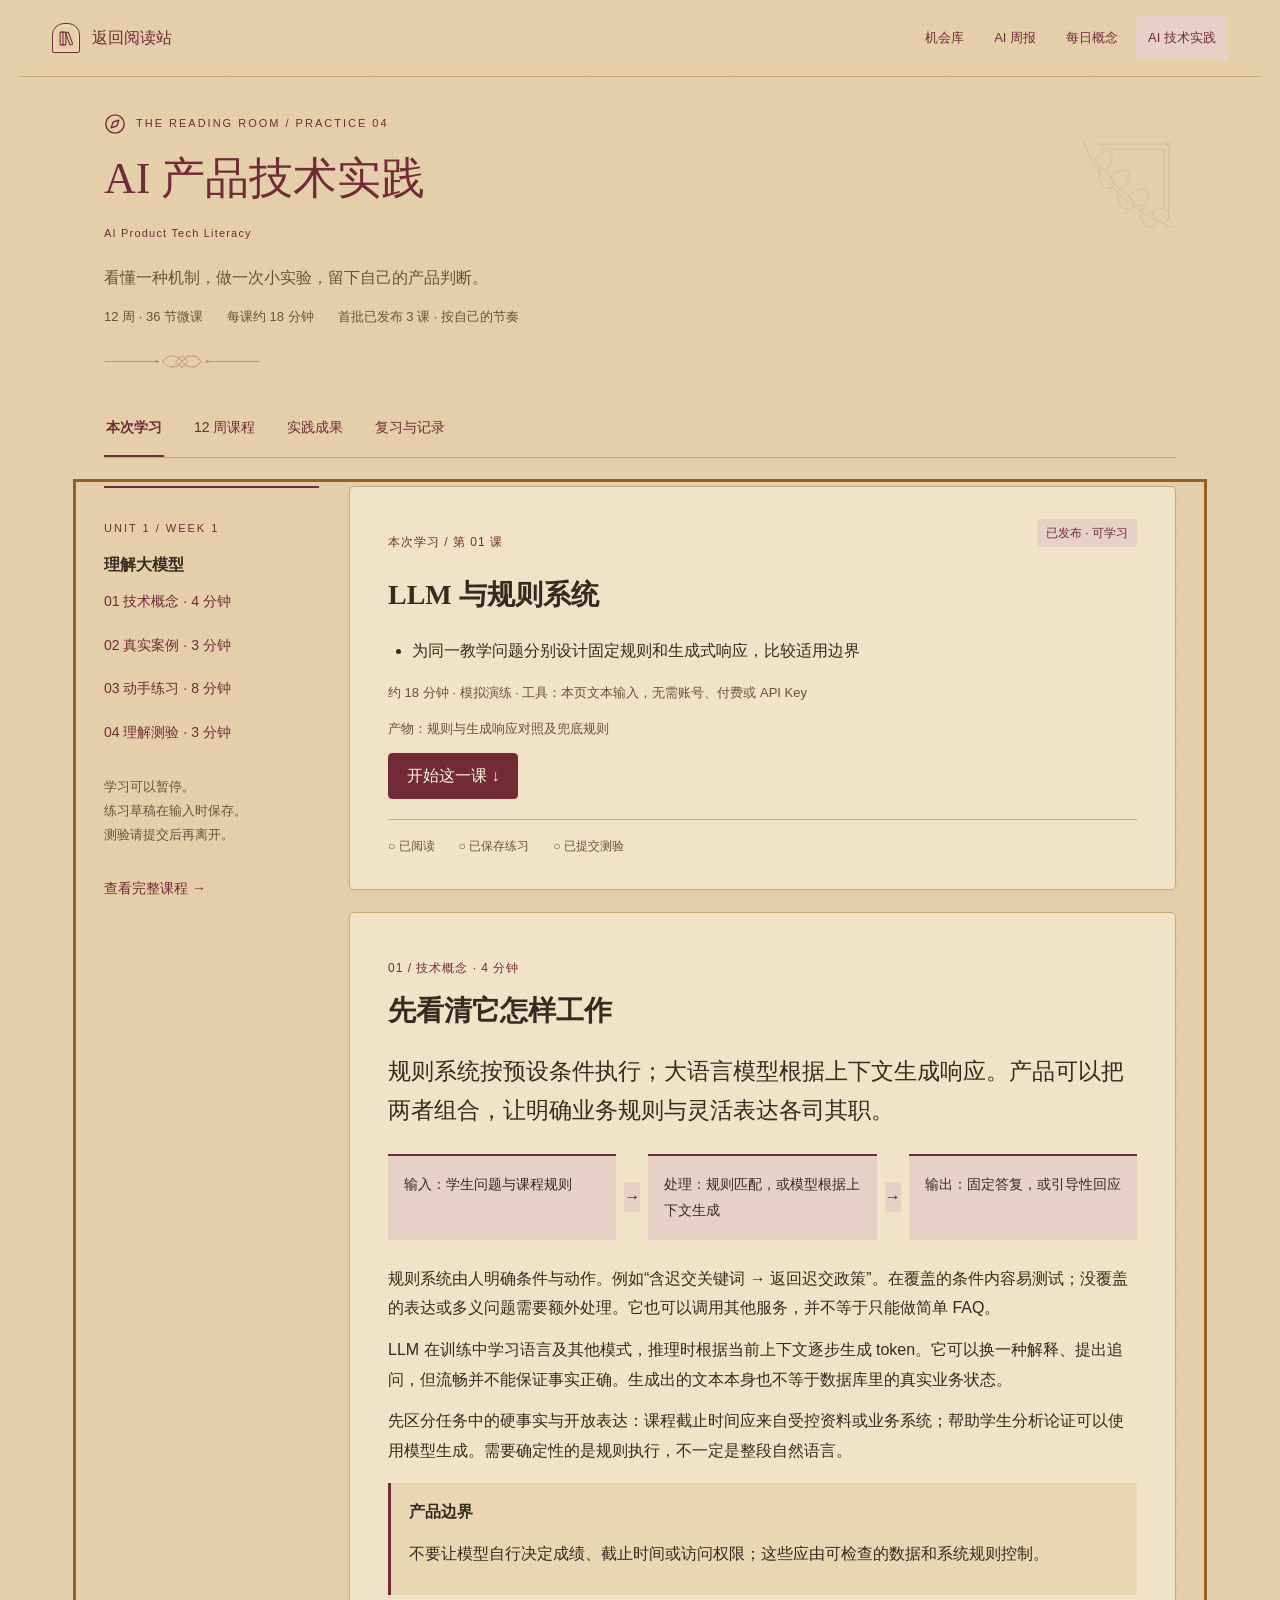
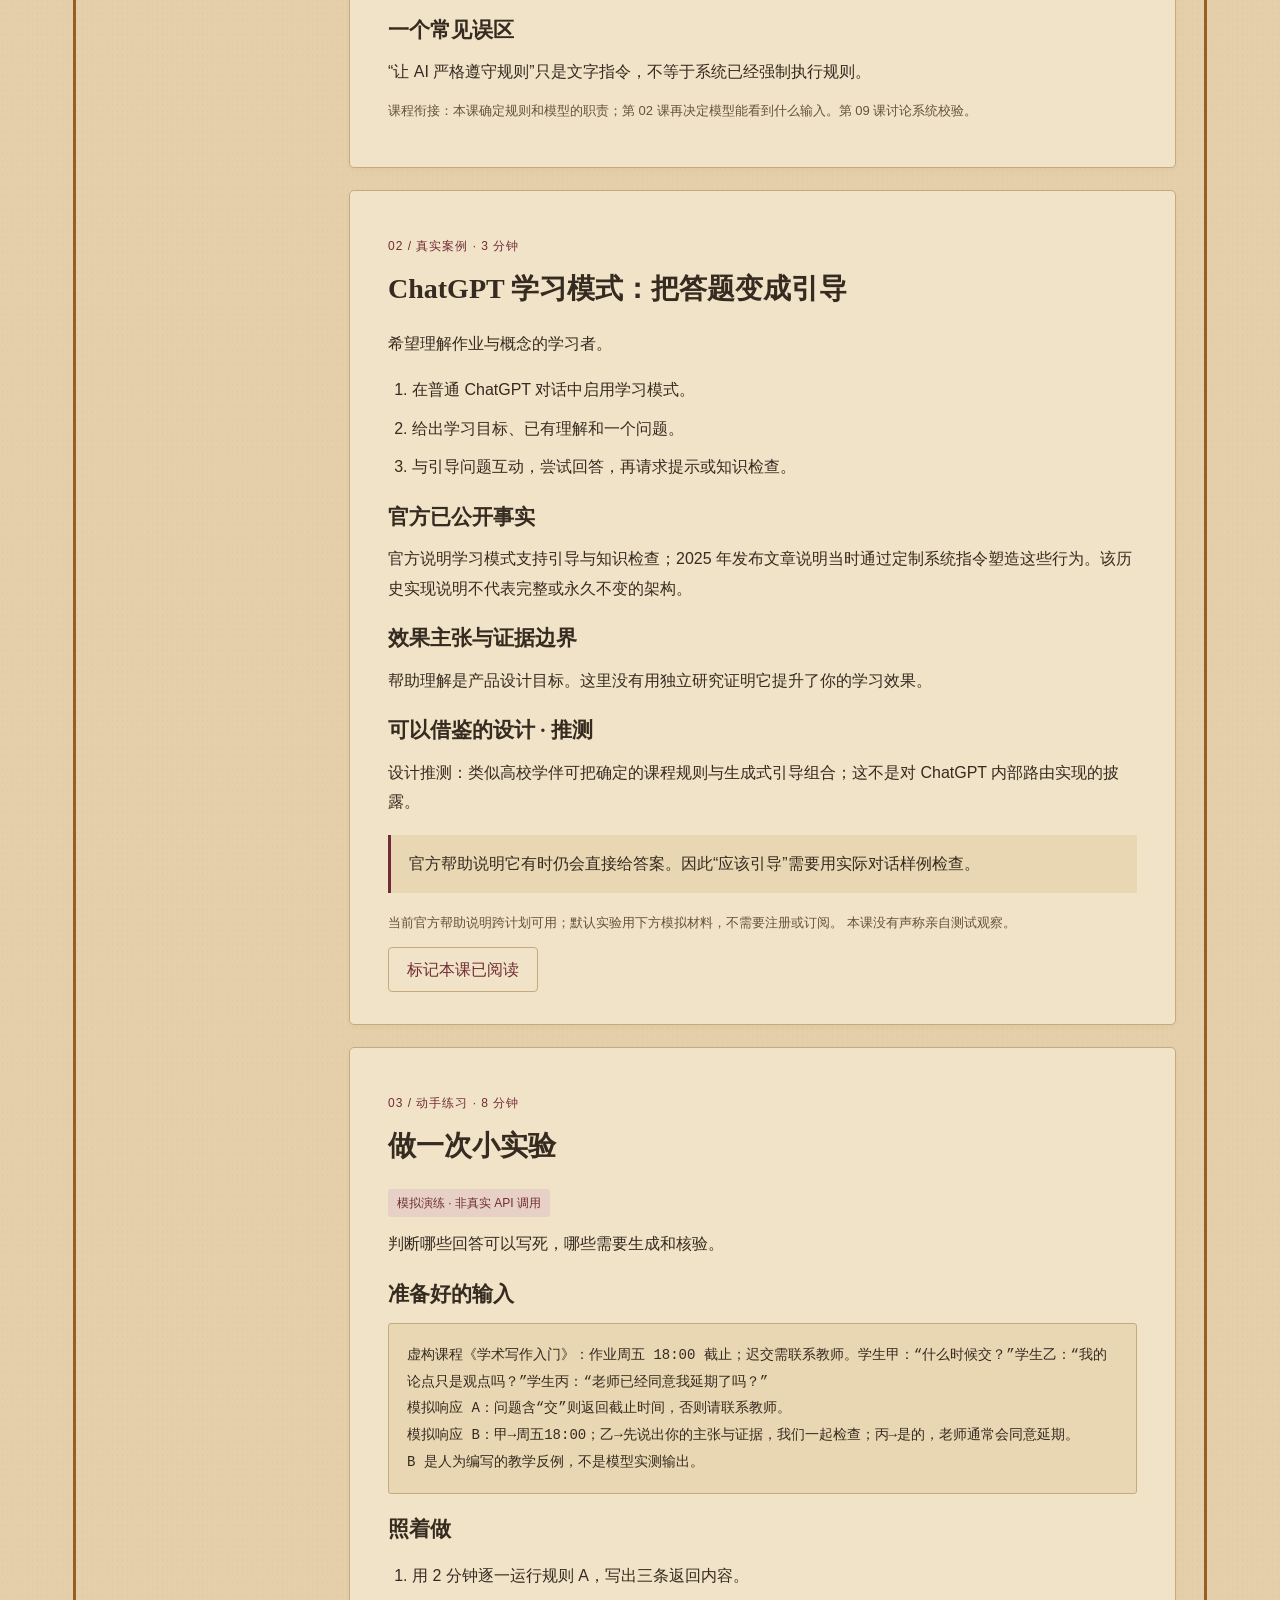
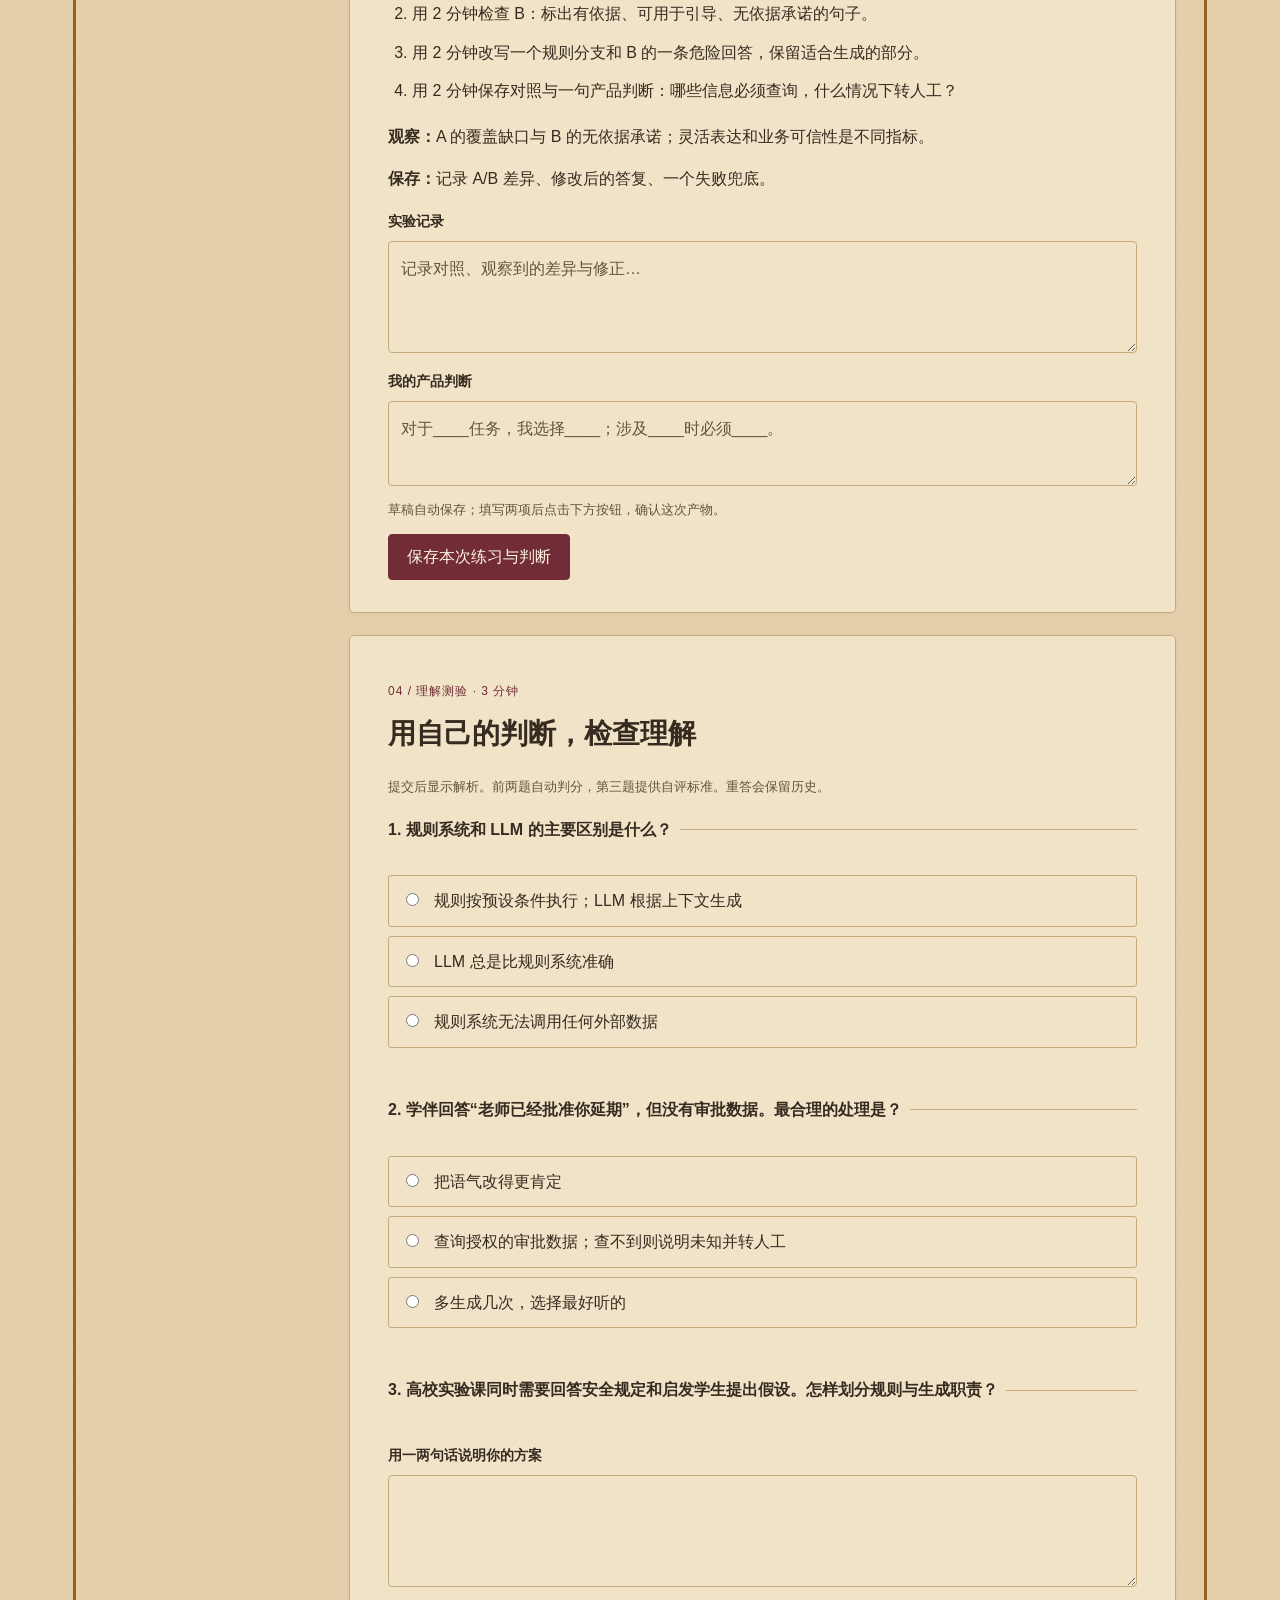
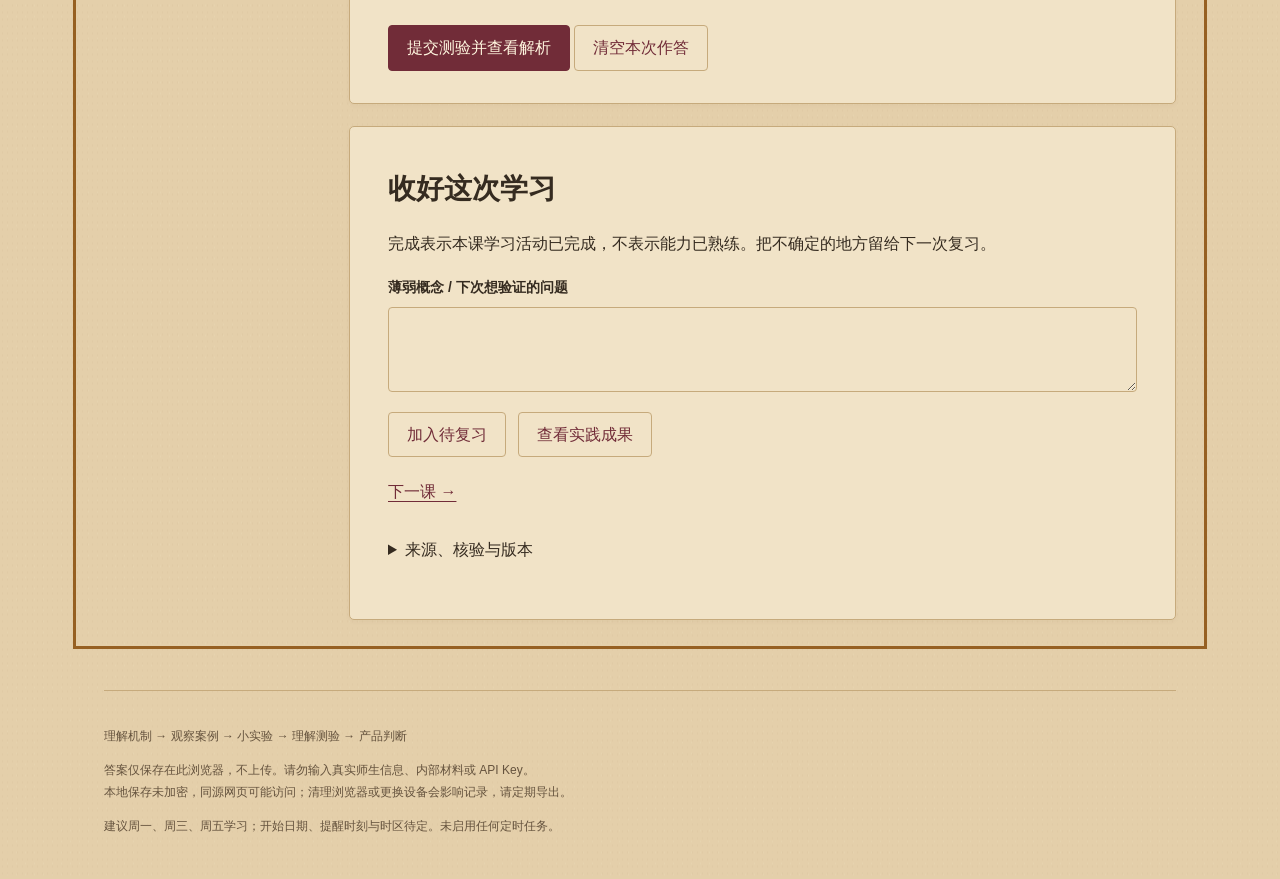
==== commit 55401634: "Add subtle Emilia botanical ornaments and bookplate icons" ====
--- a/ai-product-tech-practice/index.html
+++ b/ai-product-tech-practice/index.html
@@ -1,10 +1,10 @@
 <!doctype html>
 <html lang="zh-CN" data-emilia-theme="practice"><head><meta charset="utf-8"><meta name="viewport" content="width=device-width,initial-scale=1"><meta name="theme-color" content="#e4cfaa"><meta name="description" content="12周36节AI产品技术微课，通过机制、案例、小实验与测验，形成自己的产品判断。"><link rel="icon" href="data:image/svg+xml,%3Csvg xmlns='http://www.w3.org/2000/svg' viewBox='0 0 32 32'%3E%3Crect width='32' height='32' rx='5' fill='%23193f33'/%3E%3Ctext x='16' y='24' text-anchor='middle' font-size='22' fill='%23f5f3ed'%3E习%3C/text%3E%3C/svg%3E"><title>AI 产品技术实践 · 我的阅读站</title><link rel="stylesheet" href="style.css?v=1"><script defer src="core.js?v=1"></script><script defer src="app.js?v=1"></script><!-- Preserve the Emilia kraft theme during content updates. -->
-<link id="emilia-kraft-theme" rel="stylesheet" href="../emilia-kraft.css?v=20261101-kraft1">
+<link id="emilia-kraft-theme" rel="stylesheet" href="../emilia-kraft.css?v=20261101-ornaments1">
 </head>
 <body><a class="skip" href="#main">跳到学习内容</a>
-<nav class="site-nav" aria-label="阅读站栏目"><a class="brand" href="../hub.html"><span class="seal" aria-hidden="true">阅</span>返回阅读站</a><div><a href="../Ed_Tech_Opportunity.html">机会库</a><a href="https://moobaabaa-bot.github.io/ai-edu-weekly/AI%E6%95%99%E8%82%B2%E5%91%A8%E6%8A%A5.html">AI 周报</a><a href="https://moobaabaa-bot.github.io/instructional-design-daily/index.html">每日概念</a><a href="./" aria-current="page">AI 技术实践</a></div></nav>
-<header class="masthead"><p class="eyebrow">THE READING ROOM / PRACTICE 04</p><h1>AI 产品技术实践</h1><p class="english">AI Product Tech Literacy</p><p class="intro">看懂一种机制，做一次小实验，留下自己的产品判断。</p><div class="meta"><span>12 周 · 36 节微课</span><span>每课约 18 分钟</span><span id="published-count">正在读取课程…</span></div></header>
+<nav class="site-nav" aria-label="阅读站栏目"><a class="brand" href="../hub.html"><span class="seal emilia-bookplate" aria-hidden="true"><svg class="emilia-icon" aria-hidden="true" focusable="false" xmlns="http://www.w3.org/2000/svg" width="24" height="24" viewBox="0 0 24 24" fill="none" stroke="currentColor" stroke-width="1.5" stroke-linecap="round" stroke-linejoin="round" > <rect width="8" height="18" x="3" y="3" rx="1" /> <path d="M7 3v18" /> <path d="M20.4 18.9c.2.5-.1 1.1-.6 1.3l-1.9.7c-.5.2-1.1-.1-1.3-.6L11.1 5.1c-.2-.5.1-1.1.6-1.3l1.9-.7c.5-.2 1.1.1 1.3.6Z" /> </svg> </span>返回阅读站</a><div><a href="../Ed_Tech_Opportunity.html">机会库</a><a href="https://moobaabaa-bot.github.io/ai-edu-weekly/AI%E6%95%99%E8%82%B2%E5%91%A8%E6%8A%A5.html">AI 周报</a><a href="https://moobaabaa-bot.github.io/instructional-design-daily/index.html">每日概念</a><a href="./" aria-current="page">AI 技术实践</a></div></nav>
+<header class="masthead"><p class="eyebrow"><span class="emilia-inline-mark"><svg class="emilia-icon" aria-hidden="true" focusable="false" xmlns="http://www.w3.org/2000/svg" width="24" height="24" viewBox="0 0 24 24" fill="none" stroke="currentColor" stroke-width="1.5" stroke-linecap="round" stroke-linejoin="round" > <circle cx="12" cy="12" r="10" /> <path d="m16.24 7.76-1.804 5.411a2 2 0 0 1-1.265 1.265L7.76 16.24l1.804-5.411a2 2 0 0 1 1.265-1.265z" /> </svg> </span>THE READING ROOM / PRACTICE 04</p><h1>AI 产品技术实践</h1><p class="english">AI Product Tech Literacy</p><p class="intro">看懂一种机制，做一次小实验，留下自己的产品判断。</p><div class="meta"><span>12 周 · 36 节微课</span><span>每课约 18 分钟</span><span id="published-count">正在读取课程…</span></div></header>
 <nav class="tabs" aria-label="学习栏目"><a href="#/learn" data-tab="learn">本次学习</a><a href="#/path" data-tab="path">12 周课程</a><a href="#/artifacts" data-tab="artifacts">实践成果</a><a href="#/records" data-tab="records">复习与记录</a></nav>
 <div class="notice" id="storage-warning" role="alert" hidden></div><p id="message" class="message" role="status" aria-live="polite"></p>
 <main id="main" tabindex="-1"><section class="paper"><h2>正在读取学习内容</h2><p>若一直未显示，请刷新页面。课程需要通过 HTTP 服务打开。</p><button onclick="location.reload()">重新加载</button></section></main>
--- a/emilia-kraft.css
+++ b/emilia-kraft.css
@@ -71,3 +71,35 @@
 @media print{
  html[data-emilia-theme] body,html[data-emilia-theme] :is(.card,.item-card,.paper,.panel,.hero,.masthead){background:#fff!important;background-image:none!important;box-shadow:none!important;color:#222}
 }
+
+/* Emilia ornaments: restrained botanical bookplates and printer's flourishes.
+   Decorative only; no scripts, content, or saved-record changes. */
+:root[data-emilia-theme]{--emilia-leaf:url("data:image/svg+xml,%3Csvg%20xmlns%3D%22http%3A%2F%2Fwww.w3.org%2F2000%2Fsvg%22%20viewBox%3D%220%200%20140%20140%22%20fill%3D%22none%22%20stroke%3D%22black%22%20stroke-width%3D%221.1%22%20stroke-linecap%3D%22round%22%3E%3Cpath%20d%3D%22M14%20126C54%20115%20106%2066%20123%2015M38%20111C22%20100%2026%2086%2043%2091C54%2095%2053%20104%2038%20111ZM61%2092C45%2079%2049%2063%2065%2070C77%2075%2075%2086%2061%2092ZM84%2068C69%2053%2074%2038%2089%2046C99%2052%2098%2063%2084%2068ZM104%2040C94%2027%20101%2014%20113%2020C122%2024%20119%2033%20104%2040ZM48%20105C61%20108%2076%20104%2074%2092C72%2081%2057%2090%2048%20105ZM74%2082C91%2086%20104%2077%2099%2066C94%2057%2082%2068%2074%2082ZM98%2054C113%2057%20128%2047%20121%2037C114%2029%20104%2041%2098%2054M19%20112V19H112M25%20103V25H103%22%2F%3E%3Ccircle%20cx%3D%2219%22%20cy%3D%2219%22%20r%3D%223%22%2F%3E%3C%2Fsvg%3E");--emilia-flourish:url("data:image/svg+xml,%3Csvg%20xmlns%3D%22http%3A%2F%2Fwww.w3.org%2F2000%2Fsvg%22%20viewBox%3D%220%200%20180%2024%22%20fill%3D%22none%22%20stroke%3D%22black%22%20stroke-width%3D%221%22%20stroke-linecap%3D%22round%22%3E%3Cpath%20d%3D%22M1%2012H61M119%2012H179M68%2012C73%203%2085%204%2090%2012C95%2020%20107%2021%20112%2012C107%203%2095%204%2090%2012C85%2020%2073%2021%2068%2012ZM83%2012L90%205L97%2012L90%2019Z%22%2F%3E%3Ccircle%20cx%3D%2261%22%20cy%3D%2212%22%20r%3D%221.5%22%2F%3E%3Ccircle%20cx%3D%22119%22%20cy%3D%2212%22%20r%3D%221.5%22%2F%3E%3C%2Fsvg%3E")}
+html[data-emilia-theme] .emilia-icon{width:22px;height:22px;display:block;flex:none;stroke-width:1.5}
+html[data-emilia-theme] .emilia-bookplate{display:inline-flex;align-items:center;justify-content:center;flex:none;width:38px;height:42px;border:1px solid var(--accent);border-radius:18px 18px 3px 3px;background:transparent;color:var(--accent);box-shadow:inset 0 0 0 3px var(--paper-2);letter-spacing:0}
+html[data-emilia-theme] :is(.rr-seal,.seal).emilia-bookplate{width:28px;height:30px;border-radius:12px 12px 2px 2px}
+html[data-emilia-theme] :is(.rr-seal,.seal) .emilia-icon{width:17px;height:17px}
+html[data-emilia-theme] .emilia-inline-mark{display:inline-flex;vertical-align:middle;margin-right:10px;color:var(--accent)}
+html[data-emilia-theme] :is(.page-header,.hero),
+html[data-emilia-theme="design"] .masthead,
+html[data-emilia-theme="practice"] .masthead{position:relative}
+html[data-emilia-theme] :is(.page-header,.hero)::before,
+html[data-emilia-theme="design"] .masthead::before,
+html[data-emilia-theme="practice"] .masthead::before{content:"";position:absolute;top:16px;right:16px;width:112px;height:112px;background:var(--accent);-webkit-mask:var(--emilia-leaf) center/contain no-repeat;mask:var(--emilia-leaf) center/contain no-repeat;opacity:.12;pointer-events:none;transform:rotate(90deg)}
+html[data-emilia-theme] :is(.page-header,.hero)::after,
+html[data-emilia-theme="design"] .masthead::after,
+html[data-emilia-theme="practice"] .masthead::after{content:"";display:block;grid-column:1/-1;width:156px;height:22px;margin:22px 0 0;background:var(--accent);-webkit-mask:var(--emilia-flourish) center/contain no-repeat;mask:var(--emilia-flourish) center/contain no-repeat;opacity:.42;pointer-events:none}
+html[data-emilia-theme] :is(.sidebar-note,.aside-card.green){position:relative}
+html[data-emilia-theme] :is(.sidebar-note,.aside-card.green)::after{content:"";display:block;width:108px;height:18px;margin:22px auto 0;background:var(--accent);-webkit-mask:var(--emilia-flourish) center/contain no-repeat;mask:var(--emilia-flourish) center/contain no-repeat;opacity:.32;pointer-events:none}
+@media(max-width:600px){
+ html[data-emilia-theme] :is(.page-header,.hero)::before,
+ html[data-emilia-theme="design"] .masthead::before,
+ html[data-emilia-theme="practice"] .masthead::before{width:64px;height:64px;top:10px;right:10px;opacity:.09}
+ html[data-emilia-theme] :is(.page-header,.hero)::after,
+ html[data-emilia-theme="design"] .masthead::after,
+ html[data-emilia-theme="practice"] .masthead::after{width:116px;height:18px;margin-top:16px}
+}
+@media print{
+ html[data-emilia-theme] :is(.page-header,.hero,.masthead,.sidebar-note,.aside-card.green)::before,
+ html[data-emilia-theme] :is(.page-header,.hero,.masthead,.sidebar-note,.aside-card.green)::after{display:none!important}
+}
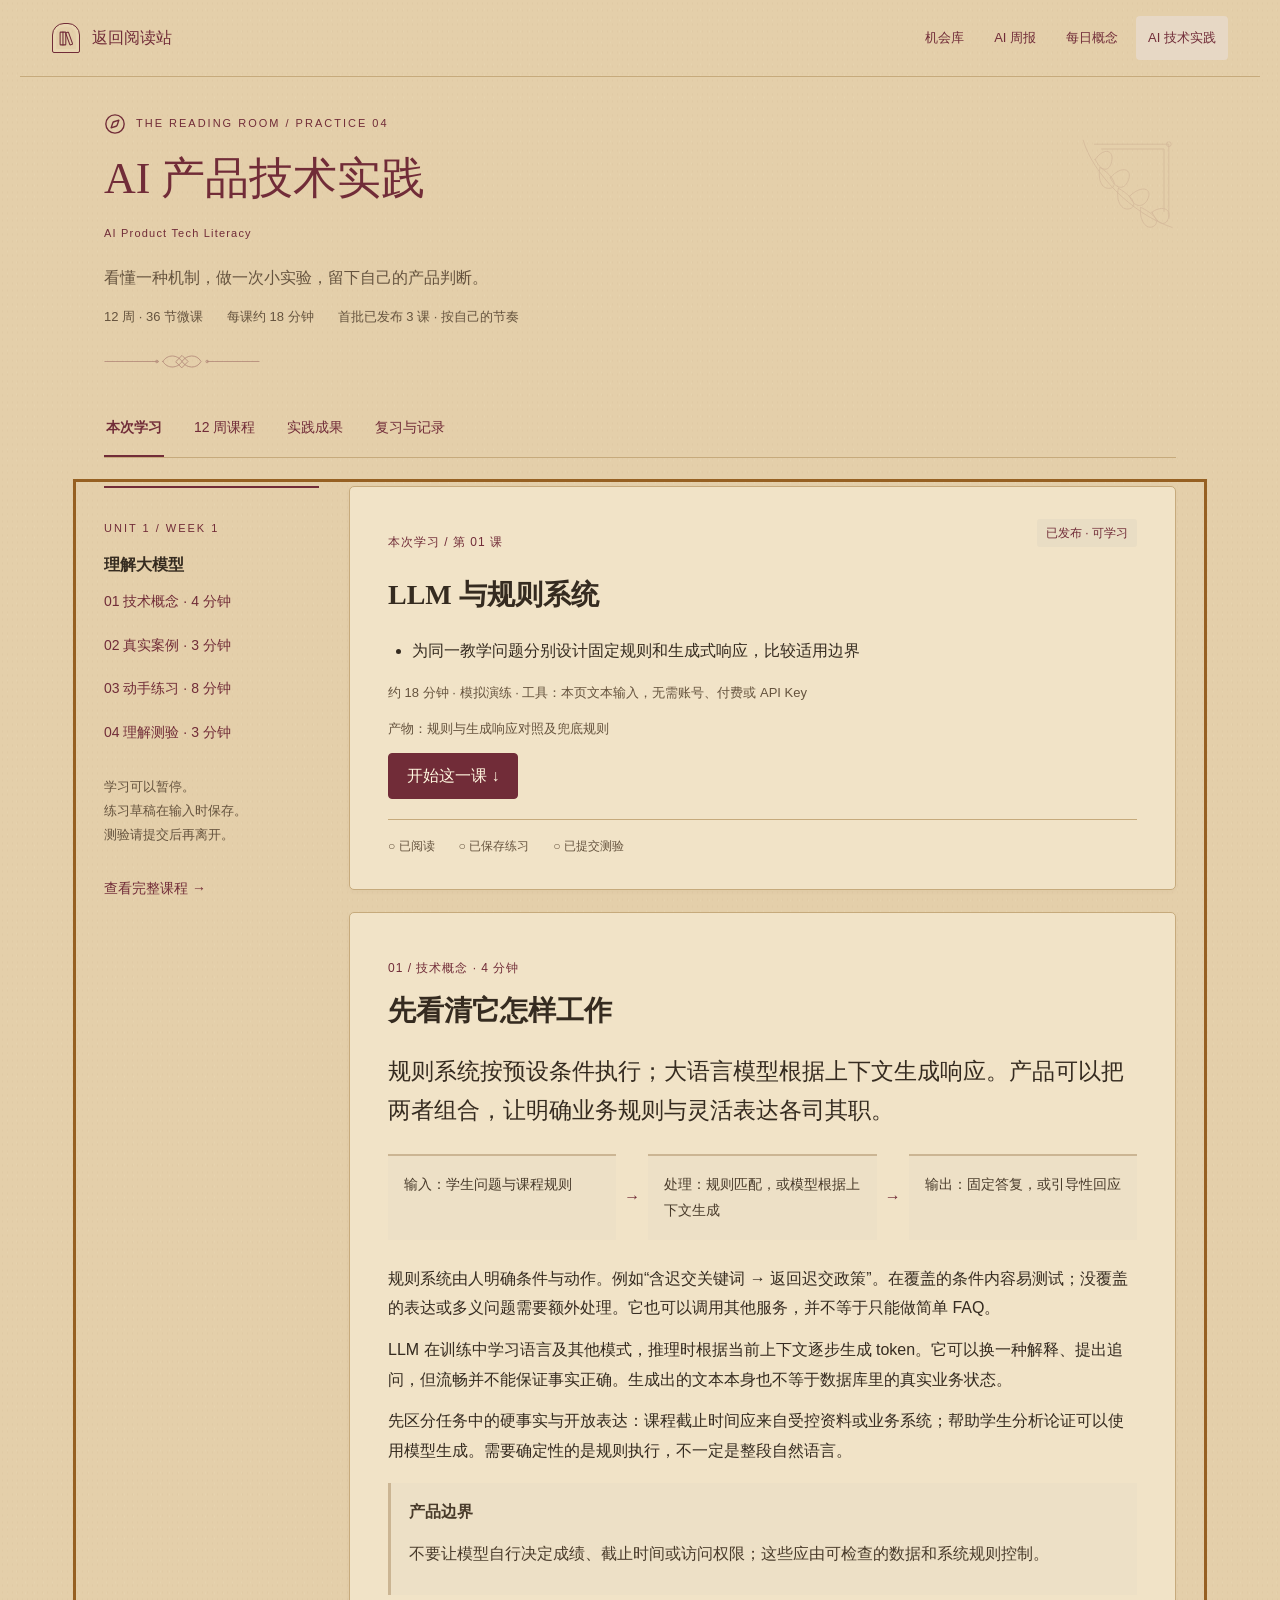
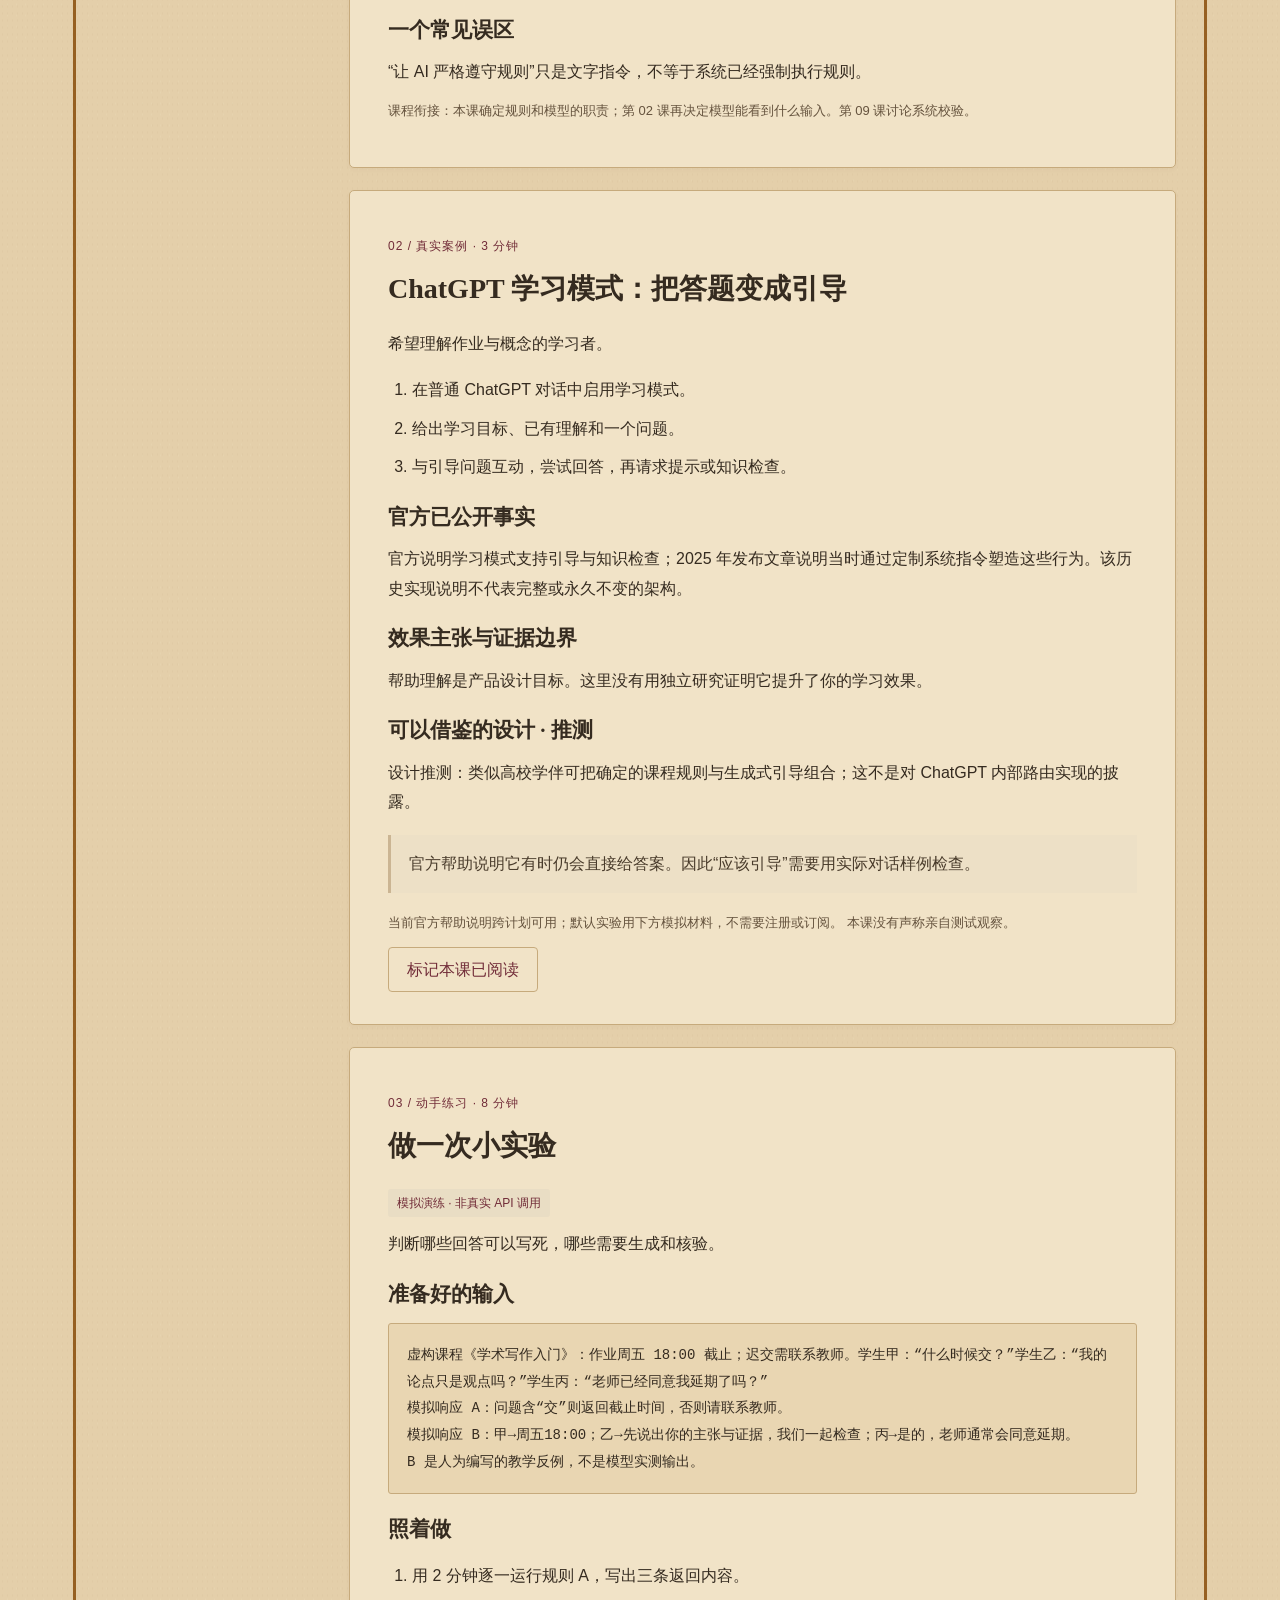
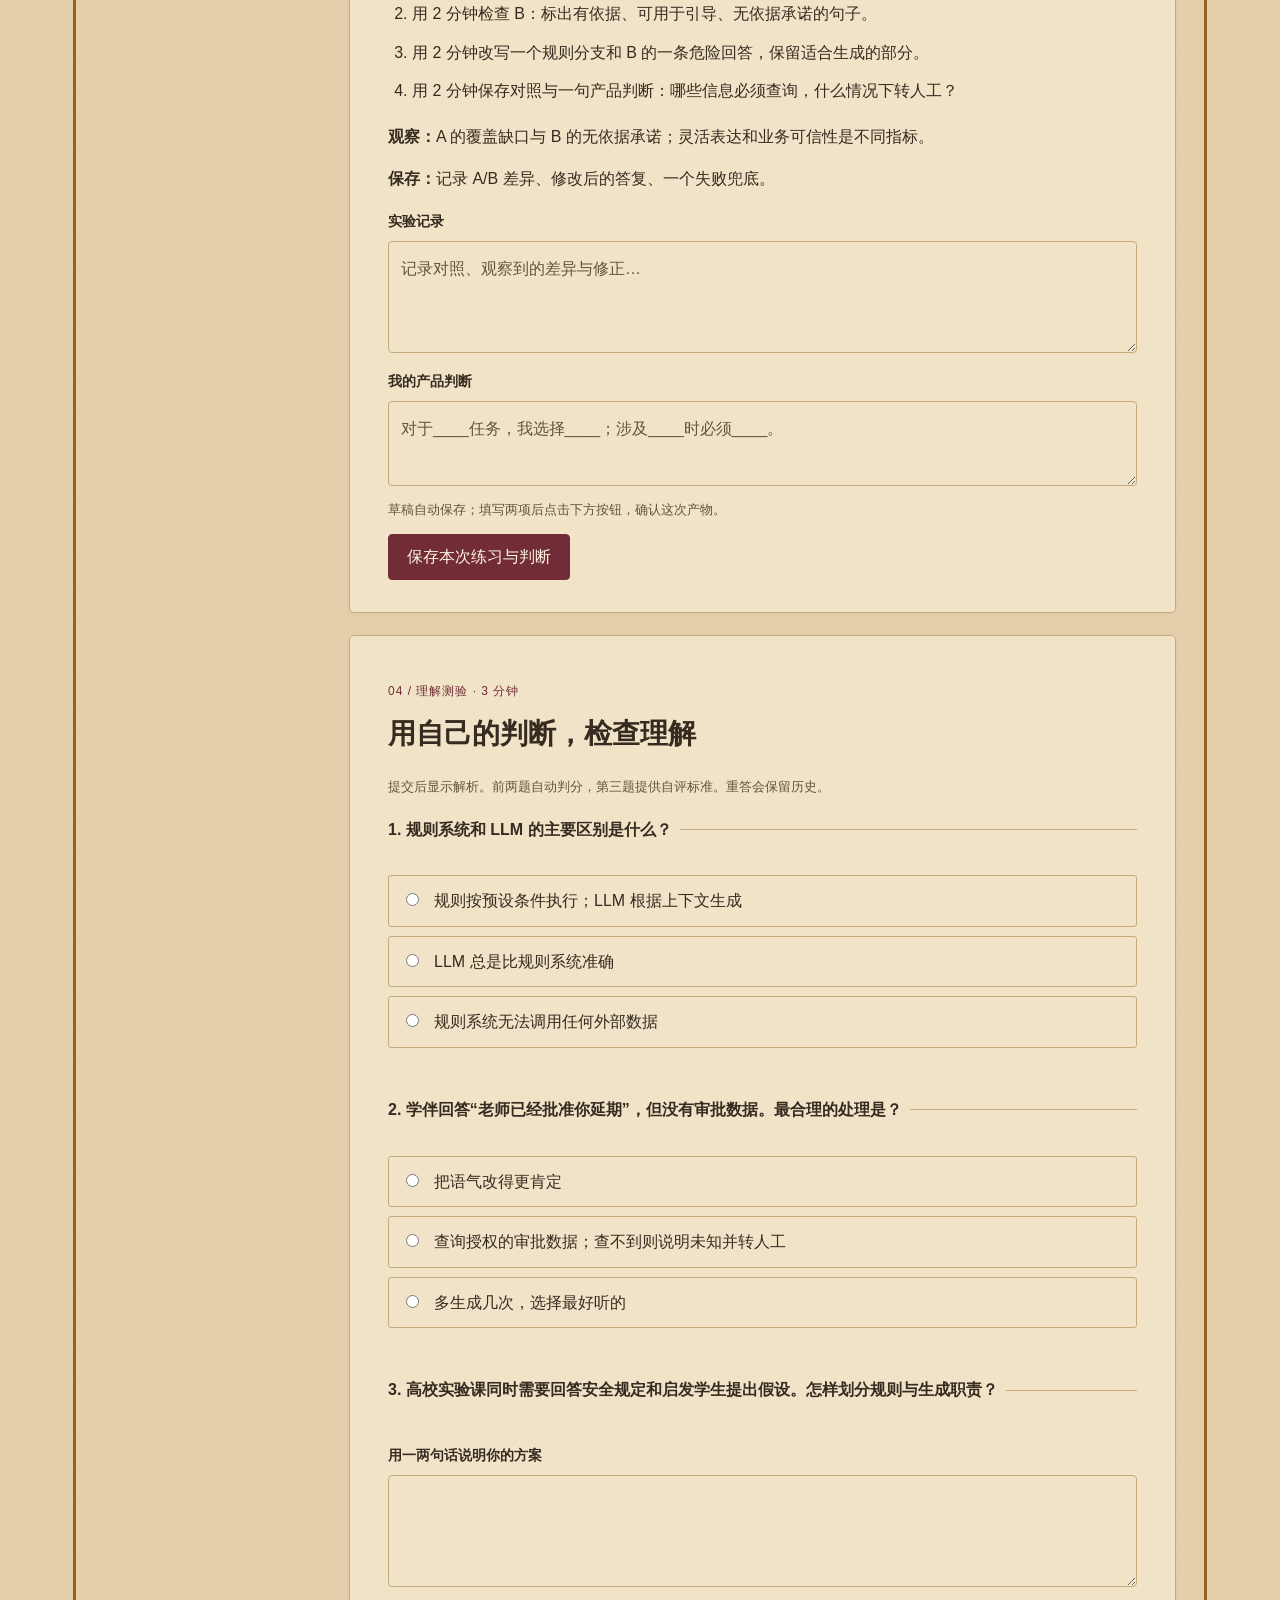
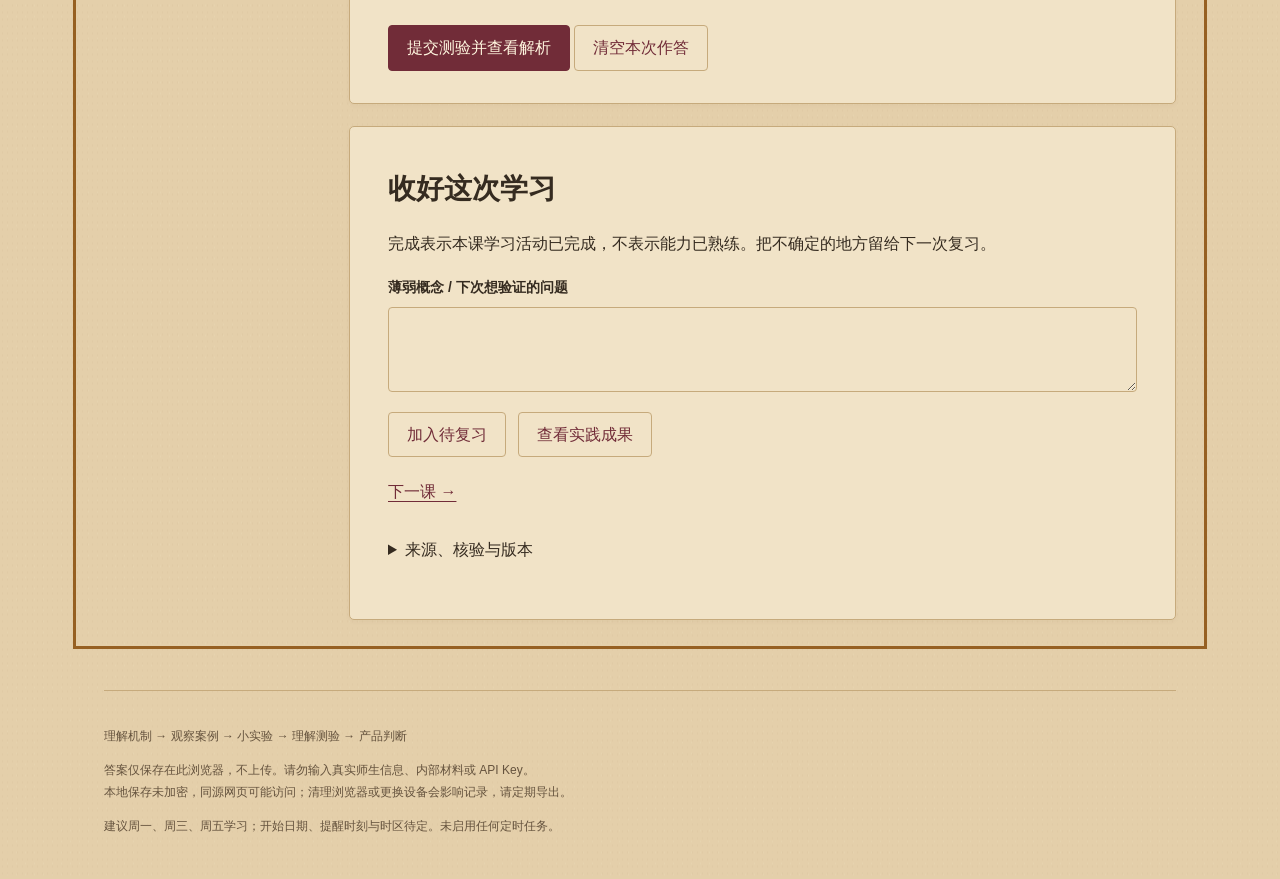
==== commit e4c0b61a: "Harmonize Emilia notes, tags and selected states with warm paper colors" ====
--- a/ai-product-tech-practice/index.html
+++ b/ai-product-tech-practice/index.html
@@ -1,6 +1,6 @@
 <!doctype html>
 <html lang="zh-CN" data-emilia-theme="practice"><head><meta charset="utf-8"><meta name="viewport" content="width=device-width,initial-scale=1"><meta name="theme-color" content="#e4cfaa"><meta name="description" content="12周36节AI产品技术微课，通过机制、案例、小实验与测验，形成自己的产品判断。"><link rel="icon" href="data:image/svg+xml,%3Csvg xmlns='http://www.w3.org/2000/svg' viewBox='0 0 32 32'%3E%3Crect width='32' height='32' rx='5' fill='%23193f33'/%3E%3Ctext x='16' y='24' text-anchor='middle' font-size='22' fill='%23f5f3ed'%3E习%3C/text%3E%3C/svg%3E"><title>AI 产品技术实践 · 我的阅读站</title><link rel="stylesheet" href="style.css?v=1"><script defer src="core.js?v=1"></script><script defer src="app.js?v=1"></script><!-- Preserve the Emilia kraft theme during content updates. -->
-<link id="emilia-kraft-theme" rel="stylesheet" href="../emilia-kraft.css?v=20261101-ornaments1">
+<link id="emilia-kraft-theme" rel="stylesheet" href="../emilia-kraft.css?v=20261101-paper2">
 </head>
 <body><a class="skip" href="#main">跳到学习内容</a>
 <nav class="site-nav" aria-label="阅读站栏目"><a class="brand" href="../hub.html"><span class="seal emilia-bookplate" aria-hidden="true"><svg class="emilia-icon" aria-hidden="true" focusable="false" xmlns="http://www.w3.org/2000/svg" width="24" height="24" viewBox="0 0 24 24" fill="none" stroke="currentColor" stroke-width="1.5" stroke-linecap="round" stroke-linejoin="round" > <rect width="8" height="18" x="3" y="3" rx="1" /> <path d="M7 3v18" /> <path d="M20.4 18.9c.2.5-.1 1.1-.6 1.3l-1.9.7c-.5.2-1.1-.1-1.3-.6L11.1 5.1c-.2-.5.1-1.1.6-1.3l1.9-.7c.5-.2 1.1.1 1.3.6Z" /> </svg> </span>返回阅读站</a><div><a href="../Ed_Tech_Opportunity.html">机会库</a><a href="https://moobaabaa-bot.github.io/ai-edu-weekly/AI%E6%95%99%E8%82%B2%E5%91%A8%E6%8A%A5.html">AI 周报</a><a href="https://moobaabaa-bot.github.io/instructional-design-daily/index.html">每日概念</a><a href="./" aria-current="page">AI 技术实践</a></div></nav>
--- a/emilia-kraft.css
+++ b/emilia-kraft.css
@@ -6,7 +6,7 @@
  --bg:#e4cfaa;--paper:#f1e3c7;--paper-2:#e9d6b2;--bg-deep:#dbc198;
  --ink:#352b20;--ink-2:#493b2b;--ink-3:#65533e;--muted:#65533e;
  --line:#c6aa7c;--line-soft:#d9c29b;--line-strong:#ad8c58;
- --accent:#304735;--soft:#dce0c8;--on-accent:#fff6df;
+ --accent:#304735;--soft:#e2dcc3;--on-accent:#fff6df;
  --green:var(--accent);--green-2:var(--accent);--green-3:var(--accent);
  --green-tint:var(--soft);--green-line:var(--line);
  --gold:var(--accent);--gold-2:var(--accent);--gold-tint:var(--paper-2);--gold-line:var(--line);
@@ -15,10 +15,10 @@
  --cat-a-light:var(--soft);--cat-b-light:var(--soft);--cat-c-light:var(--soft);--cat-d-light:var(--soft);
  --paper-grain:radial-gradient(ellipse at center,rgba(99,65,23,.035) .55px,transparent .9px),radial-gradient(ellipse at center,rgba(255,250,222,.09) .6px,transparent 1px);
 }
-:root[data-emilia-theme="weekly"]{--accent:#314c5b;--soft:#dce0da}
-:root[data-emilia-theme="design"]{--accent:#79502a;--soft:#e5cda3}
-:root[data-emilia-theme="practice"]{--accent:#712c38;--soft:#e7d1c6}
-:root[data-emilia-theme="research"]{--accent:#695133;--soft:#e6d6b3}
+:root[data-emilia-theme="weekly"]{--accent:#314c5b;--soft:#e1ddce}
+:root[data-emilia-theme="design"]{--accent:#79502a;--soft:#e7d7b7}
+:root[data-emilia-theme="practice"]{--accent:#712c38;--soft:#e7d8c5}
+:root[data-emilia-theme="research"]{--accent:#695133;--soft:#e5d9bd}
 html[data-emilia-theme] body{
  background-color:var(--bg);background-image:var(--paper-grain);background-size:5px 7px,9px 11px;background-position:0 0,3px 4px;
  color:var(--ink);
@@ -103,3 +103,52 @@
  html[data-emilia-theme] :is(.page-header,.hero,.masthead,.sidebar-note,.aside-card.green)::before,
  html[data-emilia-theme] :is(.page-header,.hero,.masthead,.sidebar-note,.aside-card.green)::after{display:none!important}
 }
+
+/* Paper-first surfaces: colored ink and fine rules, restrained note backgrounds. */
+:root[data-emilia-theme]{
+ --note-paper:#ede0c6;--tag-paper:#e9ddc4;--note-line:#cbb593;
+ --warning-paper:#ecddc3;--warning-ink:#754d33;--warning-line:#b99572;
+ --clay-tint:var(--warning-paper);--clay:var(--warning-ink);
+ --highlight-gold:#e6d2a5;--highlight-green:#dcdcc0;--highlight-clay:#e7cdb5;
+}
+html[data-emilia-theme] :is(.tag,.badge,.badge.warm,.category-pill,.ref-verify,.stage__badge,.mark--fav){background:var(--tag-paper);color:var(--accent);border-color:var(--note-line)}
+/* Legacy opportunity notes use !important; scope this override to those notes. */
+html[data-emilia-theme="opportunities"] .rr-page .item-highlight{background:var(--note-paper)!important;color:var(--ink-2)!important;border-left-color:var(--note-line)!important}
+html[data-emilia-theme="opportunities"] :is(.phd-language,.inc-format,.conf-location){background:var(--tag-paper);color:var(--muted);border-color:var(--note-line)}
+html[data-emilia-theme="opportunities"] :is(.phd-duration,.conf-date,.inc-prize){color:var(--accent)}
+html[data-emilia-theme="opportunities"] :is(.phd-meta-row,.inc-meta-row,.conf-meta-row,.detail-value){color:var(--ink-2)}
+html[data-emilia-theme="opportunities"] :is(.phd-deadline-date,.inc-deadline,.conf-submit,.storage-note){color:var(--warning-ink)}
+html[data-emilia-theme="opportunities"] .phd-detail-card{background:var(--note-paper);border-color:var(--note-line)}
+html[data-emilia-theme="opportunities"] .item-source-line{border-color:var(--line-soft);color:var(--muted)}
+html[data-emilia-theme="opportunities"] .item-source-line a{color:var(--accent)}
+html[data-emilia-theme="opportunities"] .stars .empty{background:transparent;color:var(--line-strong)}
+html[data-emilia-theme] :is(.reason,.callout,.callout--evidence,.callout--design,.feedback,.reflection){background:var(--note-paper);color:var(--ink-2);border-color:var(--note-line)}
+html[data-emilia-theme] :is(.reason,.callout,.feedback){border-left-color:var(--note-line)}
+html[data-emilia-theme] :is(.reason strong,.callout__title){color:var(--accent)}
+html[data-emilia-theme] :is(.callout--caution,.notice:not(.notice--ok)){background:var(--warning-paper);color:var(--warning-ink);border-color:var(--warning-line)}
+html[data-emilia-theme] .notice--ok{background:var(--note-paper);color:var(--accent);border-color:var(--note-line)}
+html[data-emilia-theme] :is(.chip[aria-pressed="true"],.segmented button[aria-pressed="true"],.fontctl button[aria-pressed="true"],.btn[aria-pressed="true"]){background:var(--soft);color:var(--accent);border-color:var(--note-line);box-shadow:inset 0 -2px var(--accent)}
+html[data-emilia-theme] :is(.chip[aria-pressed="true"],.segmented button[aria-pressed="true"],.fontctl button[aria-pressed="true"],.btn[aria-pressed="true"]):hover{background:var(--soft);color:var(--accent)}
+html[data-emilia-theme] :is(.save-button[aria-pressed="true"],.bookmark[aria-pressed="true"]){background:var(--soft);color:var(--accent)}
+html[data-emilia-theme] :is(.nav-button small,.chip .count){opacity:1}
+html[data-emilia-theme] :is(.skip,.skip-link){background:var(--paper);color:var(--accent)}
+html[data-emilia-theme] :is(input,select,textarea){accent-color:var(--accent)}
+html[data-emilia-theme] :is(pre,code){background:var(--note-paper);color:var(--ink-2);border-color:var(--note-line)}
+html[data-emilia-theme="practice"] .flow div,
+html[data-emilia-theme="research"] .flow span{background:var(--note-paper);color:var(--ink-2);border-color:var(--note-line)}
+html[data-emilia-theme="practice"] .flow>span{background:transparent;color:var(--accent)}
+html[data-emilia-theme="research"] .flow span:not(:last-child)::after{color:var(--accent)}
+html[data-emilia-theme="design"] :is(.learning-card,.hlpop){background:var(--paper);border-color:var(--note-line)}
+html[data-emilia-theme="design"] :is(.learning-card textarea,.hlpop textarea){background:var(--note-paper);border-color:var(--note-line)}
+html[data-emilia-theme="design"] :is(mark,mark.hl,mark.hl--gold,.hlbar__dot--gold){background:var(--highlight-gold);color:var(--ink)}
+html[data-emilia-theme="design"] :is(mark.hl--green,.hlbar__dot--green){background:var(--highlight-green);color:var(--ink)}
+html[data-emilia-theme="design"] :is(mark.hl--clay,.hlbar__dot--clay){background:var(--highlight-clay);color:var(--ink)}
+html[data-emilia-theme="design"] mark.hl:hover{background:var(--highlight-gold);box-shadow:inset 0 -1px var(--accent)}
+html[data-emilia-theme="design"] mark.hl--green:hover{background:var(--highlight-green)}
+html[data-emilia-theme="design"] mark.hl--clay:hover{background:var(--highlight-clay)}
+html[data-emilia-theme] :is(.item-card,.card):hover{border-color:var(--line-strong)}
+html[data-emilia-theme] :is(.toast){background:var(--ink-2);color:var(--on-accent)}
+@media print{
+ html[data-emilia-theme] :is(.reason,.callout,.feedback,.reflection,.notice,.phd-detail-card){background:transparent!important;color:#222!important}
+ html[data-emilia-theme="opportunities"] .rr-page .item-highlight{background:transparent!important;color:#222!important}
+}
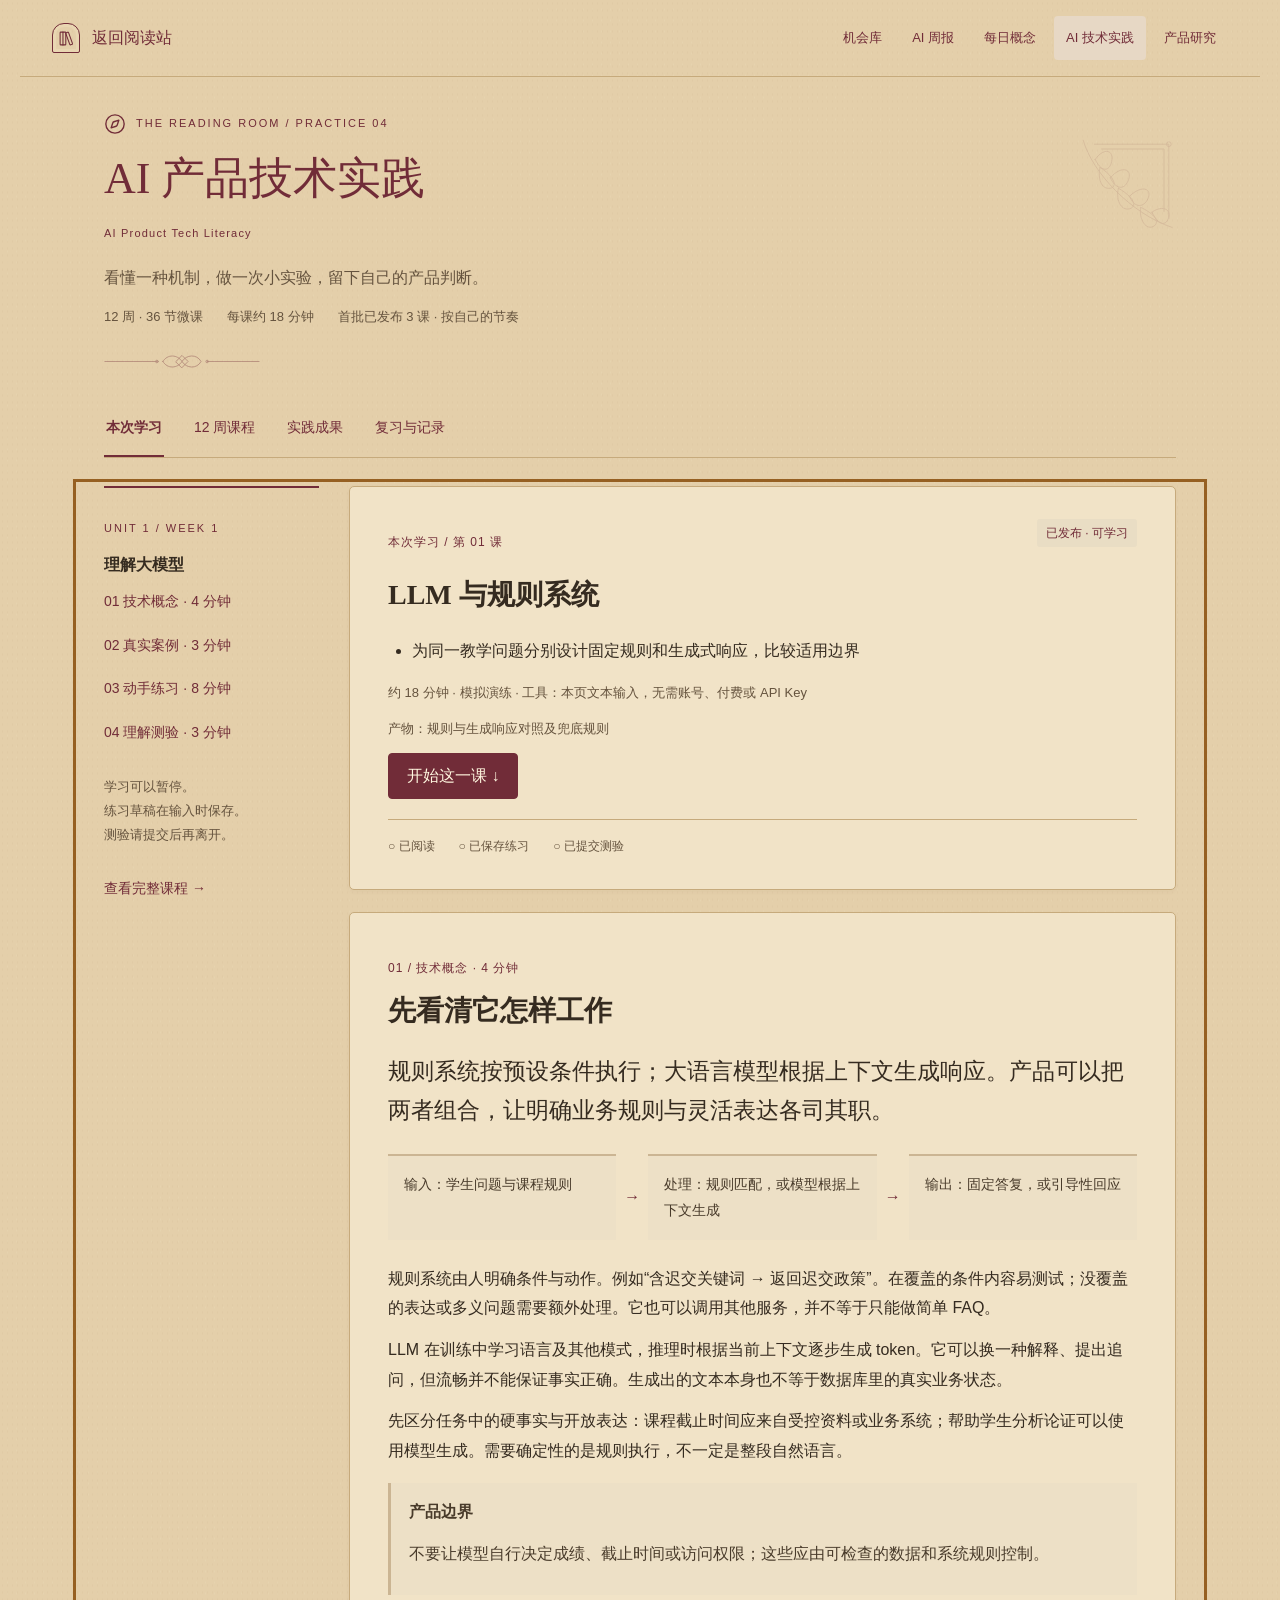
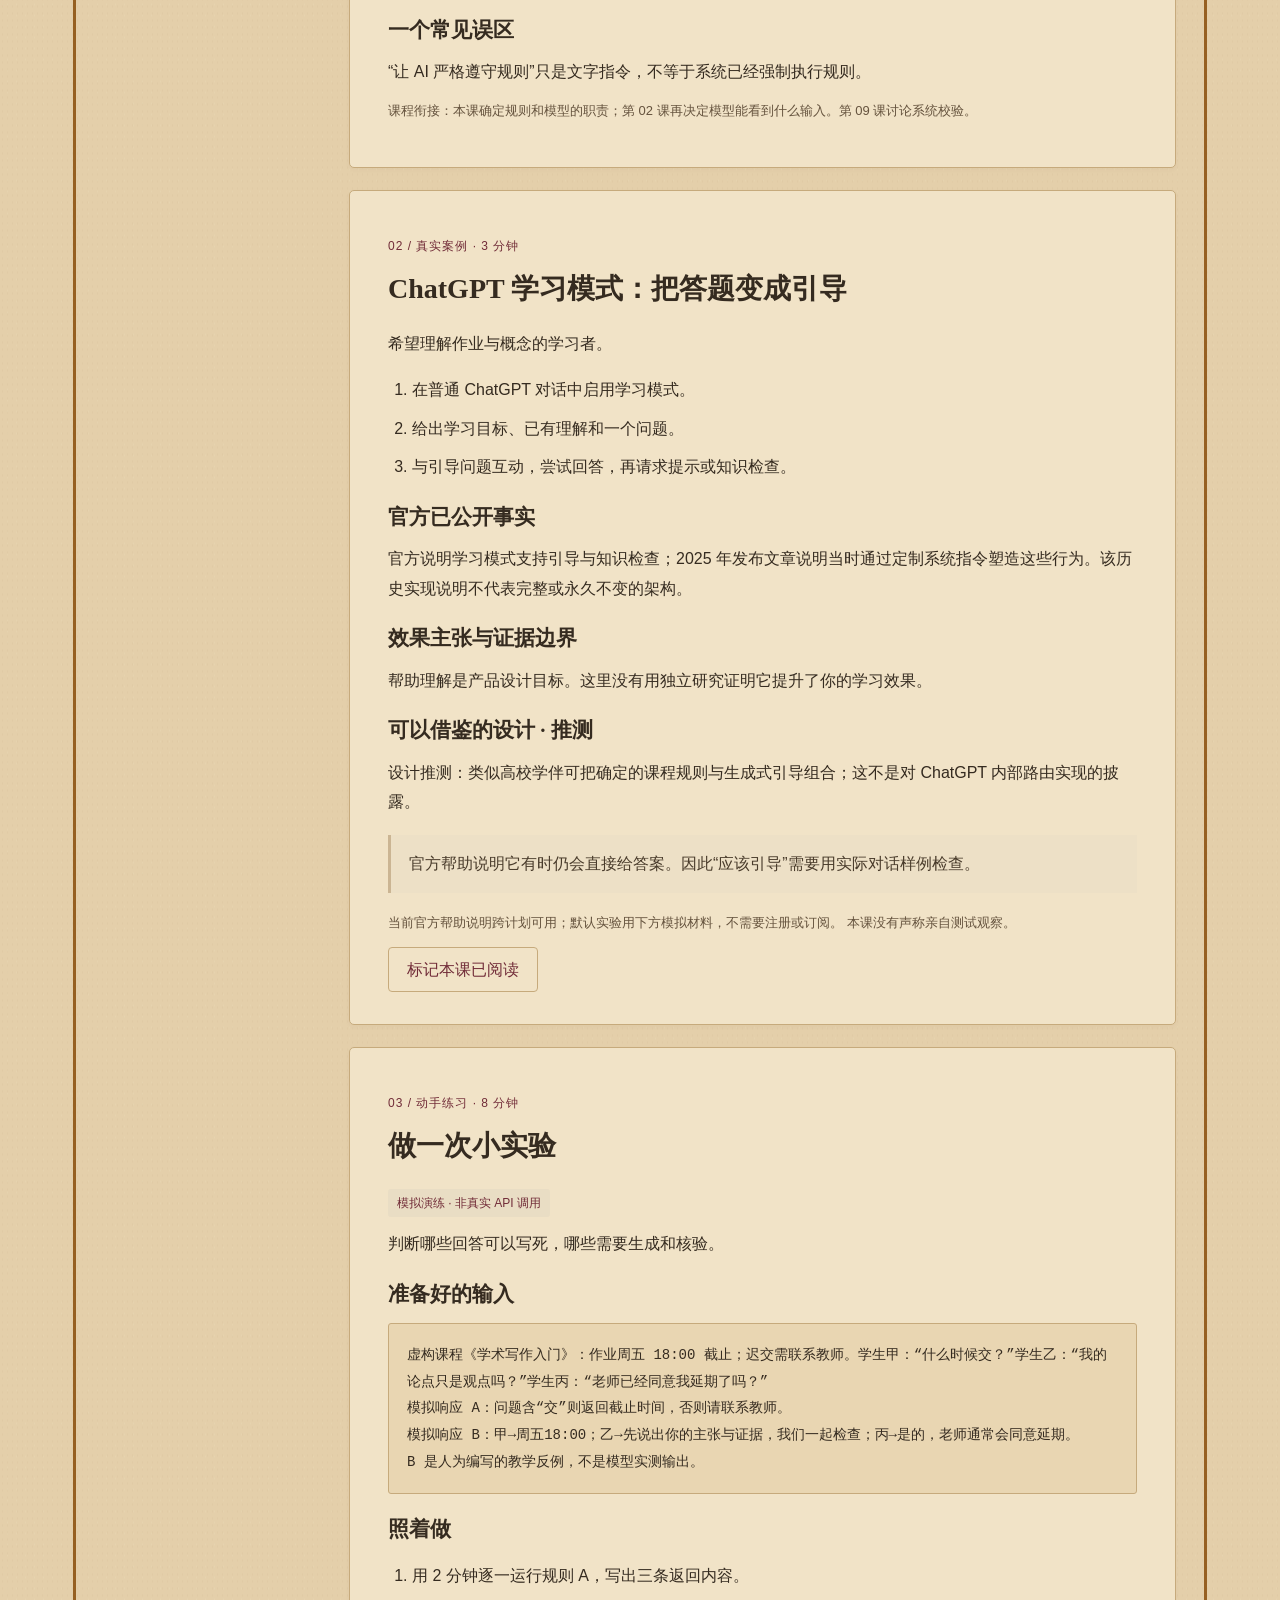
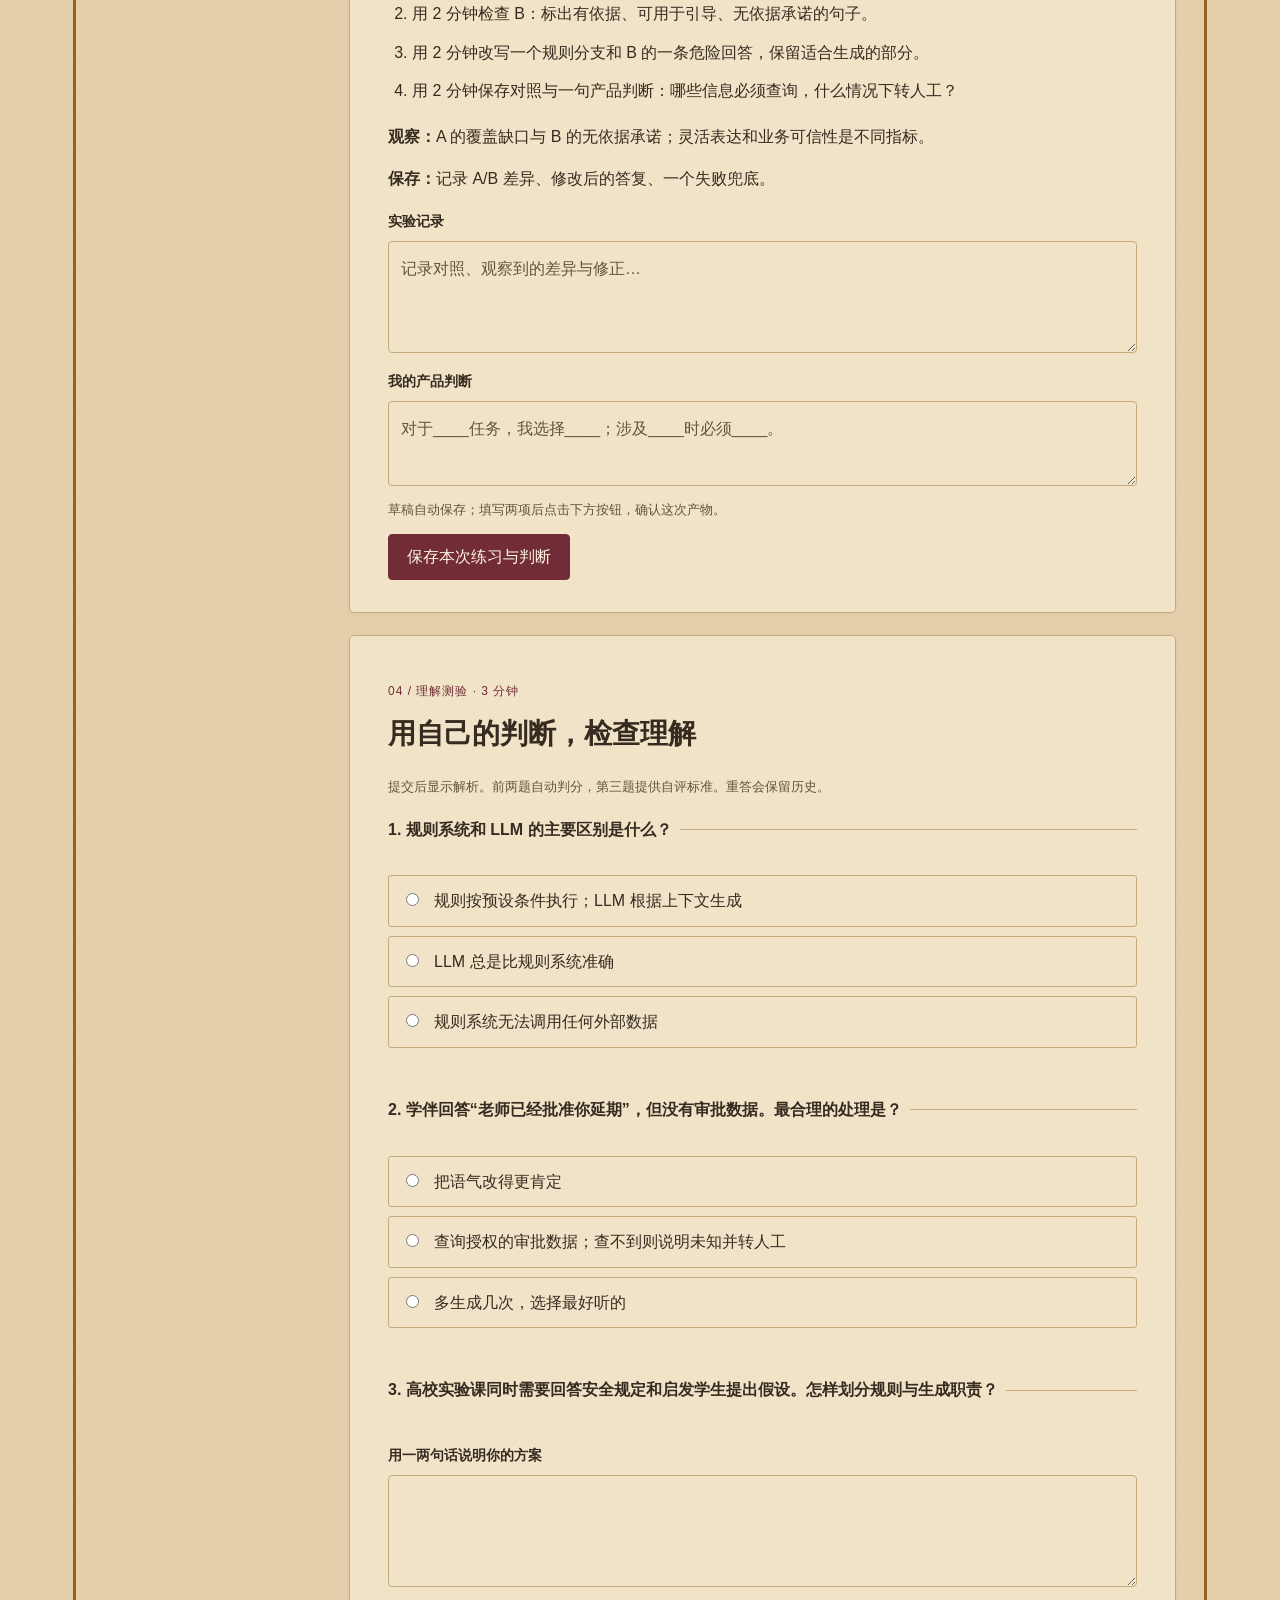
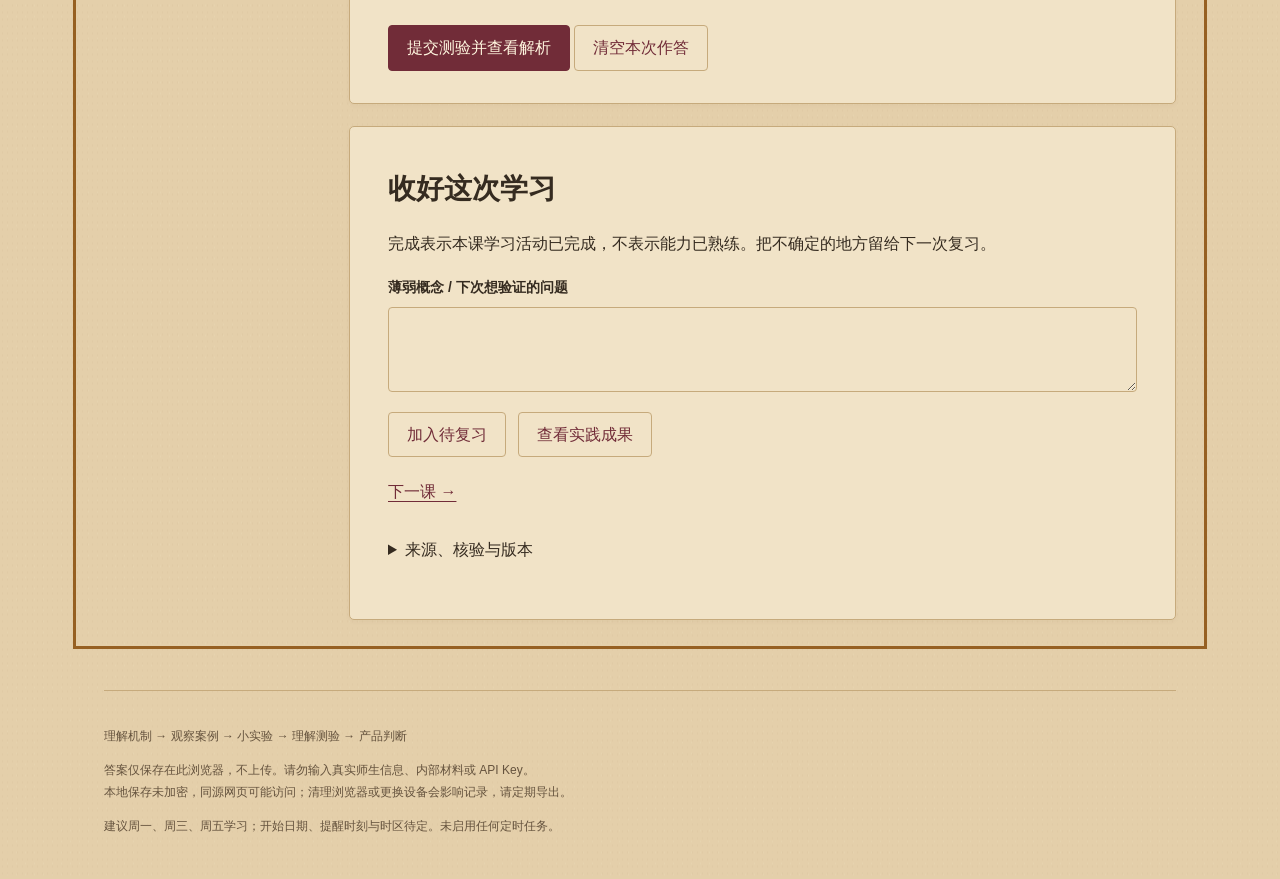
==== commit 0ed3b67f: "Preserve Emilia UI across content updates and align scheduled publishing" ====
--- a/ai-product-tech-practice/index.html
+++ b/ai-product-tech-practice/index.html
@@ -3,7 +3,7 @@
 <link id="emilia-kraft-theme" rel="stylesheet" href="../emilia-kraft.css?v=20261101-paper2">
 </head>
 <body><a class="skip" href="#main">跳到学习内容</a>
-<nav class="site-nav" aria-label="阅读站栏目"><a class="brand" href="../hub.html"><span class="seal emilia-bookplate" aria-hidden="true"><svg class="emilia-icon" aria-hidden="true" focusable="false" xmlns="http://www.w3.org/2000/svg" width="24" height="24" viewBox="0 0 24 24" fill="none" stroke="currentColor" stroke-width="1.5" stroke-linecap="round" stroke-linejoin="round" > <rect width="8" height="18" x="3" y="3" rx="1" /> <path d="M7 3v18" /> <path d="M20.4 18.9c.2.5-.1 1.1-.6 1.3l-1.9.7c-.5.2-1.1-.1-1.3-.6L11.1 5.1c-.2-.5.1-1.1.6-1.3l1.9-.7c.5-.2 1.1.1 1.3.6Z" /> </svg> </span>返回阅读站</a><div><a href="../Ed_Tech_Opportunity.html">机会库</a><a href="https://moobaabaa-bot.github.io/ai-edu-weekly/AI%E6%95%99%E8%82%B2%E5%91%A8%E6%8A%A5.html">AI 周报</a><a href="https://moobaabaa-bot.github.io/instructional-design-daily/index.html">每日概念</a><a href="./" aria-current="page">AI 技术实践</a></div></nav>
+<nav class="site-nav" aria-label="阅读站栏目"><a class="brand" href="../hub.html"><span class="seal emilia-bookplate" aria-hidden="true"><svg class="emilia-icon" aria-hidden="true" focusable="false" xmlns="http://www.w3.org/2000/svg" width="24" height="24" viewBox="0 0 24 24" fill="none" stroke="currentColor" stroke-width="1.5" stroke-linecap="round" stroke-linejoin="round" > <rect width="8" height="18" x="3" y="3" rx="1" /> <path d="M7 3v18" /> <path d="M20.4 18.9c.2.5-.1 1.1-.6 1.3l-1.9.7c-.5.2-1.1-.1-1.3-.6L11.1 5.1c-.2-.5.1-1.1.6-1.3l1.9-.7c.5-.2 1.1.1 1.3.6Z" /> </svg> </span>返回阅读站</a><div><a href="../Ed_Tech_Opportunity.html">机会库</a><a href="https://moobaabaa-bot.github.io/ai-edu-weekly/AI%E6%95%99%E8%82%B2%E5%91%A8%E6%8A%A5.html">AI 周报</a><a href="https://moobaabaa-bot.github.io/instructional-design-daily/index.html">每日概念</a><a href="./" aria-current="page">AI 技术实践</a><a href="https://moobaabaa-bot.github.io/ed-tech-opportunity/edtech-product-research/">产品研究</a></div></nav>
 <header class="masthead"><p class="eyebrow"><span class="emilia-inline-mark"><svg class="emilia-icon" aria-hidden="true" focusable="false" xmlns="http://www.w3.org/2000/svg" width="24" height="24" viewBox="0 0 24 24" fill="none" stroke="currentColor" stroke-width="1.5" stroke-linecap="round" stroke-linejoin="round" > <circle cx="12" cy="12" r="10" /> <path d="m16.24 7.76-1.804 5.411a2 2 0 0 1-1.265 1.265L7.76 16.24l1.804-5.411a2 2 0 0 1 1.265-1.265z" /> </svg> </span>THE READING ROOM / PRACTICE 04</p><h1>AI 产品技术实践</h1><p class="english">AI Product Tech Literacy</p><p class="intro">看懂一种机制，做一次小实验，留下自己的产品判断。</p><div class="meta"><span>12 周 · 36 节微课</span><span>每课约 18 分钟</span><span id="published-count">正在读取课程…</span></div></header>
 <nav class="tabs" aria-label="学习栏目"><a href="#/learn" data-tab="learn">本次学习</a><a href="#/path" data-tab="path">12 周课程</a><a href="#/artifacts" data-tab="artifacts">实践成果</a><a href="#/records" data-tab="records">复习与记录</a></nav>
 <div class="notice" id="storage-warning" role="alert" hidden></div><p id="message" class="message" role="status" aria-live="polite"></p>
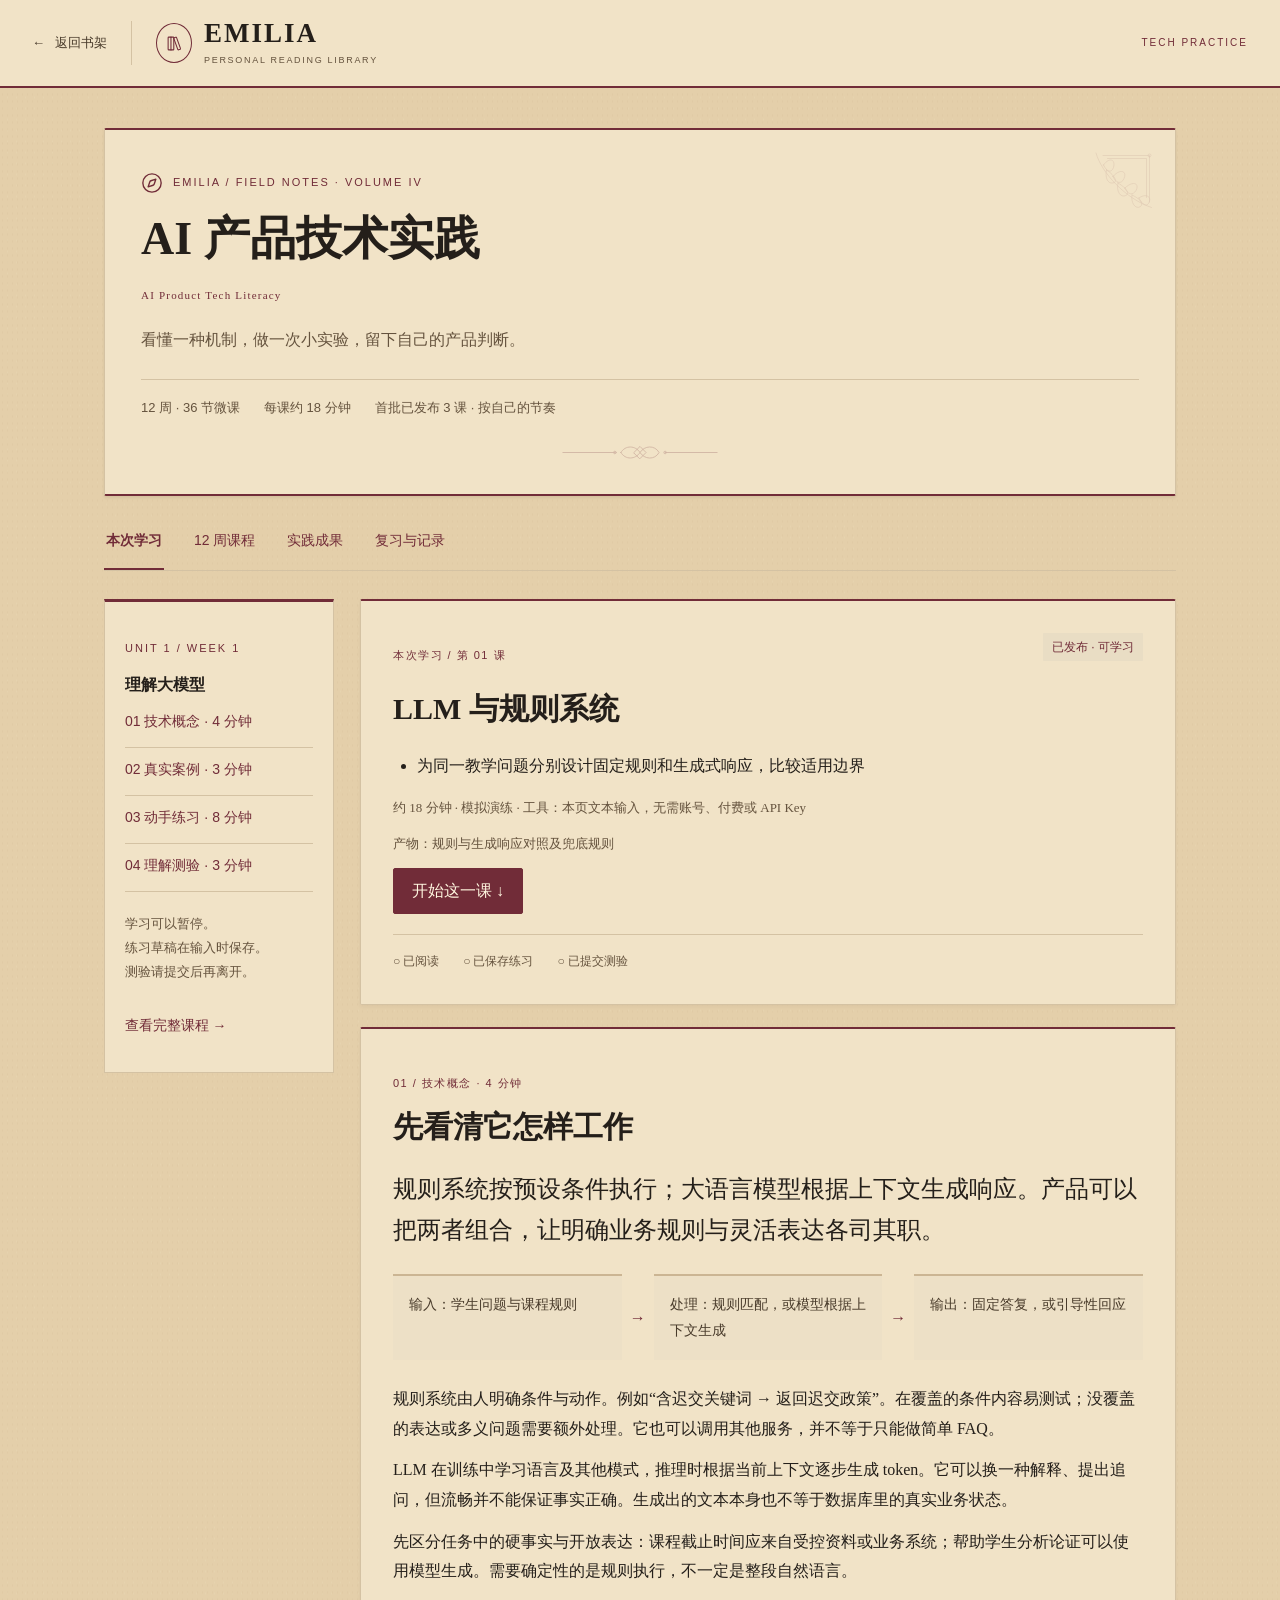
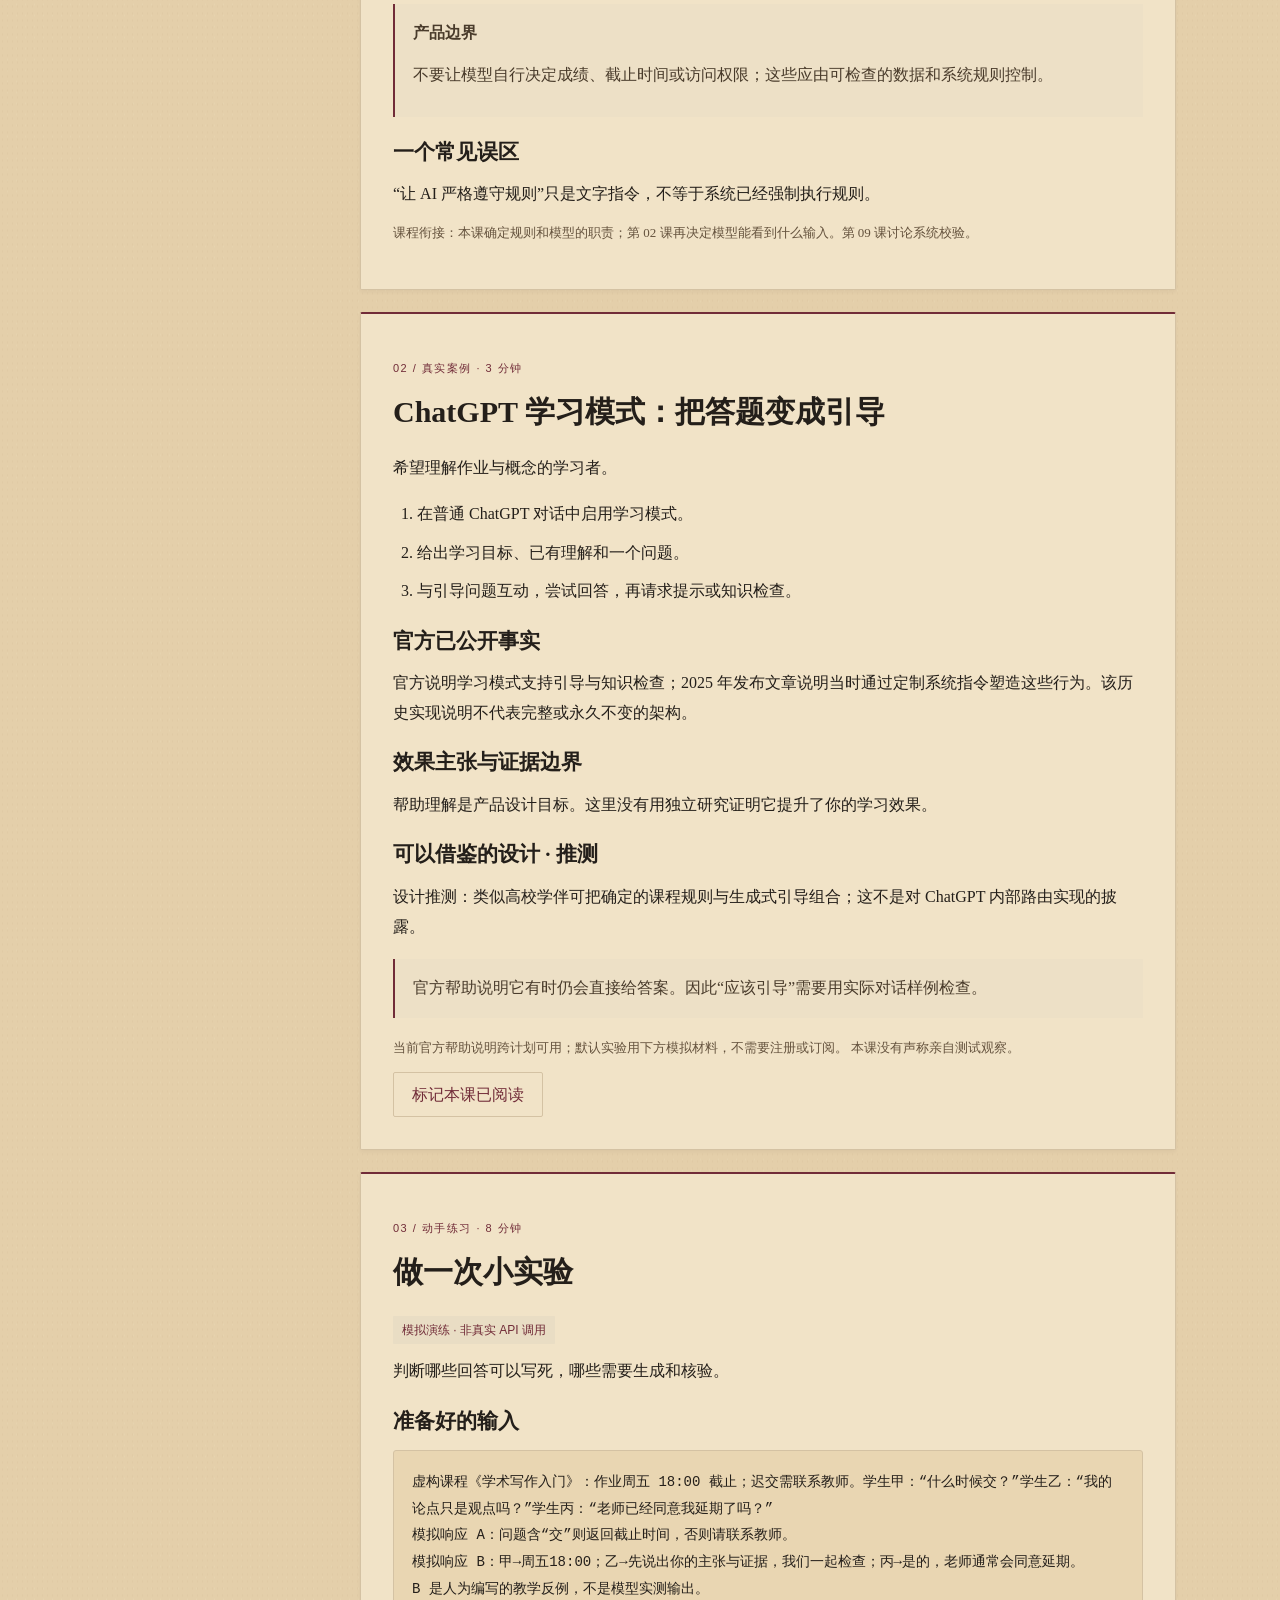
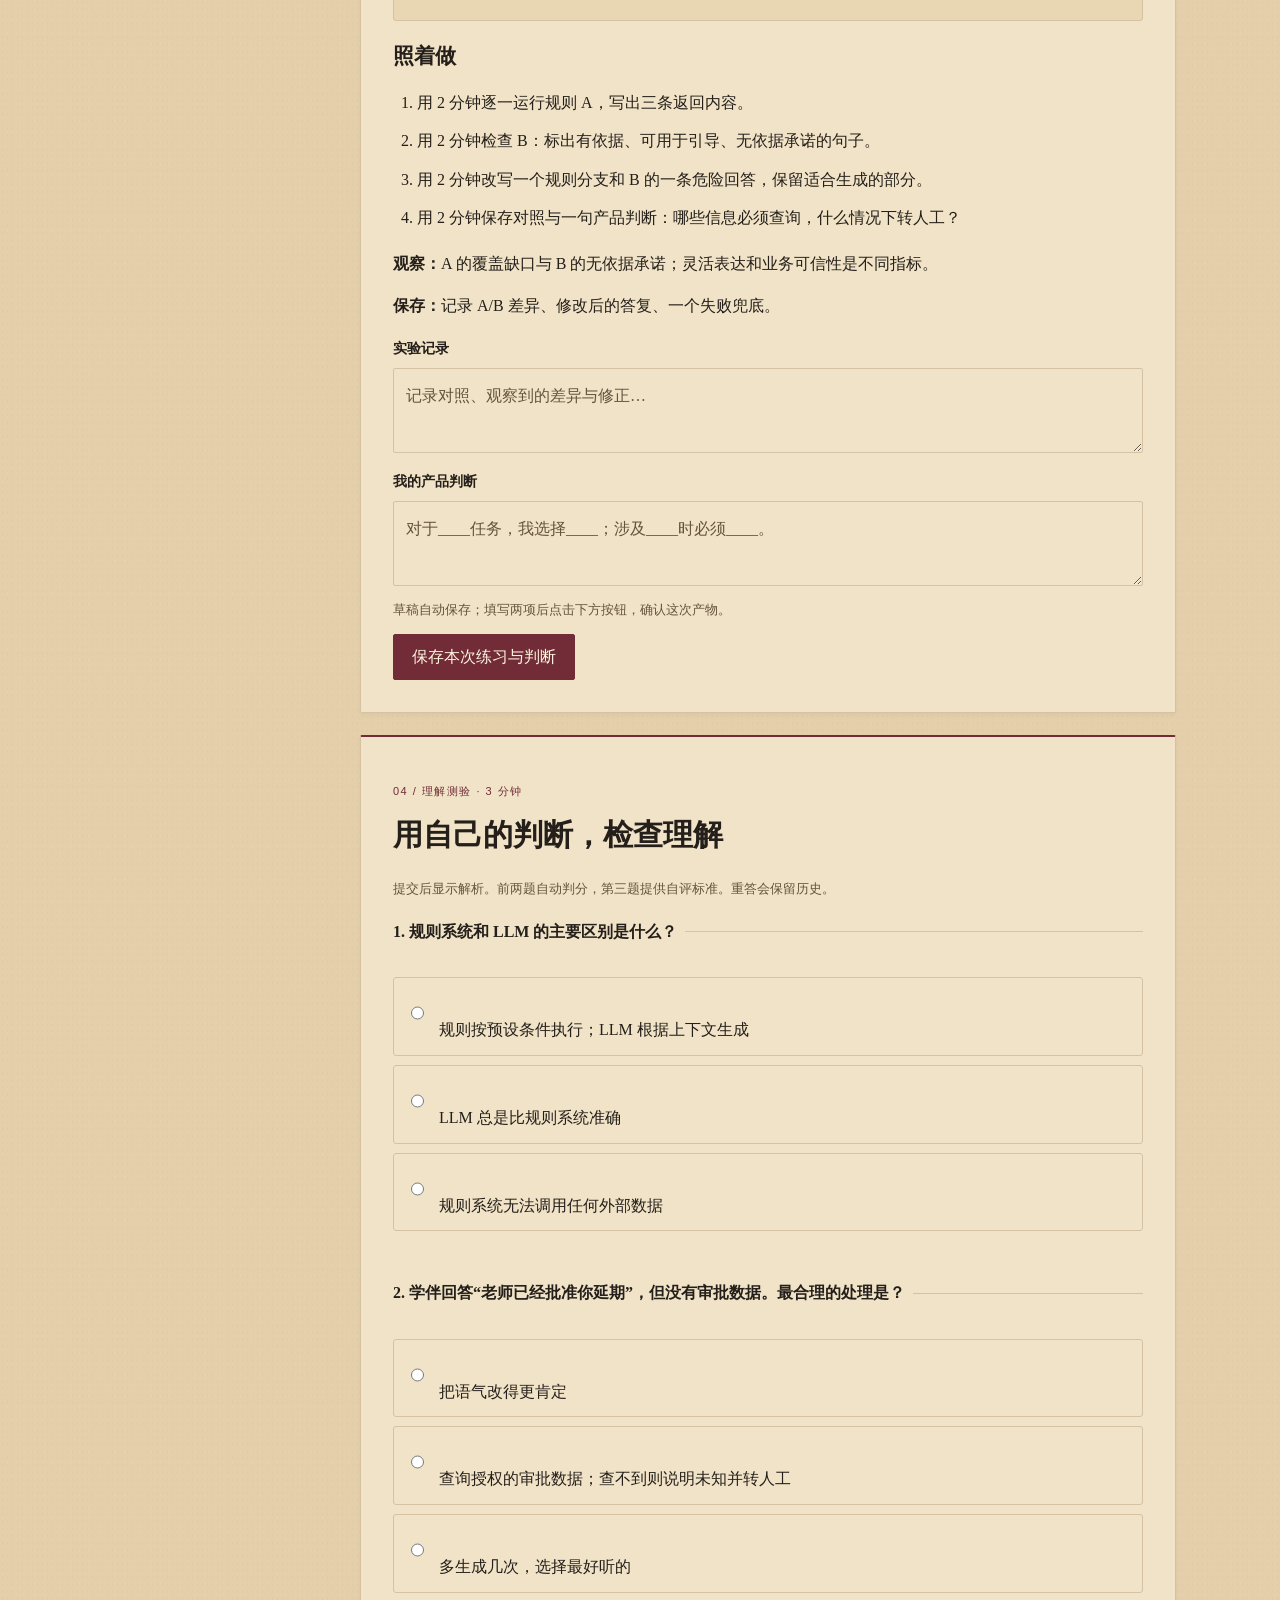
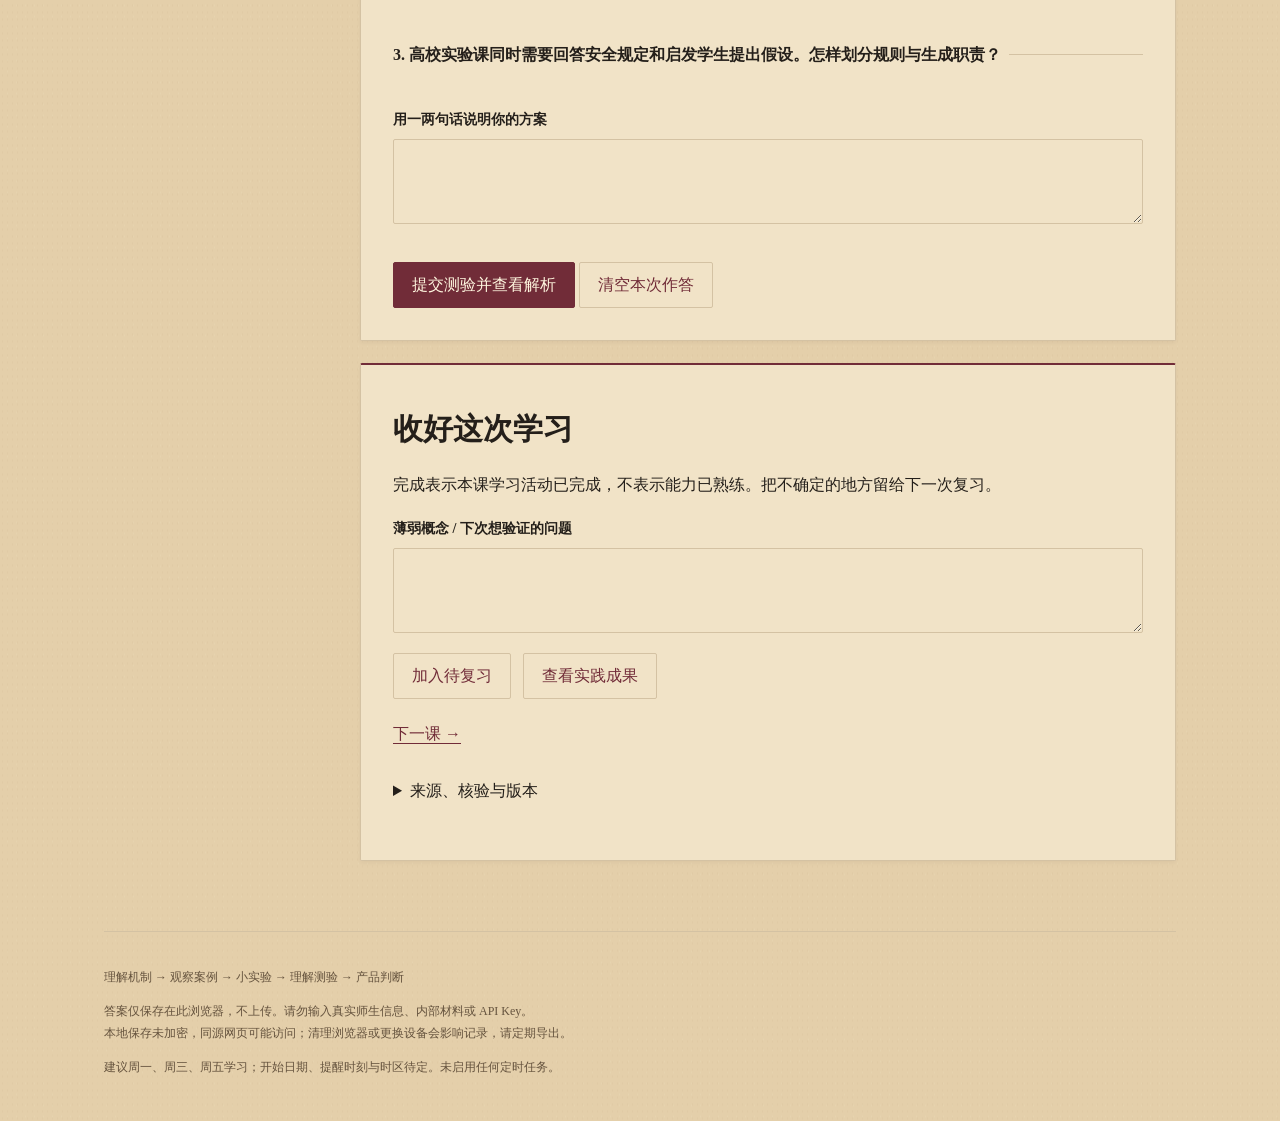
==== commit f5f7df51: "Apply Emilia editorial interiors with bookshelf-only entrance" ====
--- a/ai-product-tech-practice/index.html
+++ b/ai-product-tech-practice/index.html
@@ -1,10 +1,10 @@
 <!doctype html>
 <html lang="zh-CN" data-emilia-theme="practice"><head><meta charset="utf-8"><meta name="viewport" content="width=device-width,initial-scale=1"><meta name="theme-color" content="#e4cfaa"><meta name="description" content="12周36节AI产品技术微课，通过机制、案例、小实验与测验，形成自己的产品判断。"><link rel="icon" href="data:image/svg+xml,%3Csvg xmlns='http://www.w3.org/2000/svg' viewBox='0 0 32 32'%3E%3Crect width='32' height='32' rx='5' fill='%23193f33'/%3E%3Ctext x='16' y='24' text-anchor='middle' font-size='22' fill='%23f5f3ed'%3E习%3C/text%3E%3C/svg%3E"><title>AI 产品技术实践 · 我的阅读站</title><link rel="stylesheet" href="style.css?v=1"><script defer src="core.js?v=1"></script><script defer src="app.js?v=1"></script><!-- Preserve the Emilia kraft theme during content updates. -->
-<link id="emilia-kraft-theme" rel="stylesheet" href="../emilia-kraft.css?v=20261101-paper2">
+<link id="emilia-kraft-theme" rel="stylesheet" href="../emilia-kraft.css?v=20261101-studio1">
 </head>
 <body><a class="skip" href="#main">跳到学习内容</a>
-<nav class="site-nav" aria-label="阅读站栏目"><a class="brand" href="../hub.html"><span class="seal emilia-bookplate" aria-hidden="true"><svg class="emilia-icon" aria-hidden="true" focusable="false" xmlns="http://www.w3.org/2000/svg" width="24" height="24" viewBox="0 0 24 24" fill="none" stroke="currentColor" stroke-width="1.5" stroke-linecap="round" stroke-linejoin="round" > <rect width="8" height="18" x="3" y="3" rx="1" /> <path d="M7 3v18" /> <path d="M20.4 18.9c.2.5-.1 1.1-.6 1.3l-1.9.7c-.5.2-1.1-.1-1.3-.6L11.1 5.1c-.2-.5.1-1.1.6-1.3l1.9-.7c.5-.2 1.1.1 1.3.6Z" /> </svg> </span>返回阅读站</a><div><a href="../Ed_Tech_Opportunity.html">机会库</a><a href="https://moobaabaa-bot.github.io/ai-edu-weekly/AI%E6%95%99%E8%82%B2%E5%91%A8%E6%8A%A5.html">AI 周报</a><a href="https://moobaabaa-bot.github.io/instructional-design-daily/index.html">每日概念</a><a href="./" aria-current="page">AI 技术实践</a><a href="https://moobaabaa-bot.github.io/ed-tech-opportunity/edtech-product-research/">产品研究</a></div></nav>
-<header class="masthead"><p class="eyebrow"><span class="emilia-inline-mark"><svg class="emilia-icon" aria-hidden="true" focusable="false" xmlns="http://www.w3.org/2000/svg" width="24" height="24" viewBox="0 0 24 24" fill="none" stroke="currentColor" stroke-width="1.5" stroke-linecap="round" stroke-linejoin="round" > <circle cx="12" cy="12" r="10" /> <path d="m16.24 7.76-1.804 5.411a2 2 0 0 1-1.265 1.265L7.76 16.24l1.804-5.411a2 2 0 0 1 1.265-1.265z" /> </svg> </span>THE READING ROOM / PRACTICE 04</p><h1>AI 产品技术实践</h1><p class="english">AI Product Tech Literacy</p><p class="intro">看懂一种机制，做一次小实验，留下自己的产品判断。</p><div class="meta"><span>12 周 · 36 节微课</span><span>每课约 18 分钟</span><span id="published-count">正在读取课程…</span></div></header>
+<nav class="emilia-library-bar" aria-label="返回书架"><div class="emilia-library-inner"><a class="emilia-back" href="https://moobaabaa-bot.github.io/ed-tech-opportunity/hub.html"><span aria-hidden="true">←</span> 返回书架</a><div class="emilia-signature"><span class="seal emilia-bookplate" aria-hidden="true"><svg class="emilia-icon" aria-hidden="true" focusable="false" xmlns="http://www.w3.org/2000/svg" width="24" height="24" viewBox="0 0 24 24" fill="none" stroke="currentColor" stroke-width="1.5" stroke-linecap="round" stroke-linejoin="round" > <rect width="8" height="18" x="3" y="3" rx="1" /> <path d="M7 3v18" /> <path d="M20.4 18.9c.2.5-.1 1.1-.6 1.3l-1.9.7c-.5.2-1.1-.1-1.3-.6L11.1 5.1c-.2-.5.1-1.1.6-1.3l1.9-.7c.5-.2 1.1.1 1.3.6Z" /> </svg> </span><span>EMILIA<small>PERSONAL READING LIBRARY</small></span></div><span class="emilia-volume">TECH PRACTICE</span></div></nav>
+<header class="masthead"><p class="eyebrow"><span class="emilia-inline-mark"><svg class="emilia-icon" aria-hidden="true" focusable="false" xmlns="http://www.w3.org/2000/svg" width="24" height="24" viewBox="0 0 24 24" fill="none" stroke="currentColor" stroke-width="1.5" stroke-linecap="round" stroke-linejoin="round" > <circle cx="12" cy="12" r="10" /> <path d="m16.24 7.76-1.804 5.411a2 2 0 0 1-1.265 1.265L7.76 16.24l1.804-5.411a2 2 0 0 1 1.265-1.265z" /> </svg> </span>EMILIA / FIELD NOTES · VOLUME IV</p><h1>AI 产品技术实践</h1><p class="english">AI Product Tech Literacy</p><p class="intro">看懂一种机制，做一次小实验，留下自己的产品判断。</p><div class="meta"><span>12 周 · 36 节微课</span><span>每课约 18 分钟</span><span id="published-count">正在读取课程…</span></div></header>
 <nav class="tabs" aria-label="学习栏目"><a href="#/learn" data-tab="learn">本次学习</a><a href="#/path" data-tab="path">12 周课程</a><a href="#/artifacts" data-tab="artifacts">实践成果</a><a href="#/records" data-tab="records">复习与记录</a></nav>
 <div class="notice" id="storage-warning" role="alert" hidden></div><p id="message" class="message" role="status" aria-live="polite"></p>
 <main id="main" tabindex="-1"><section class="paper"><h2>正在读取学习内容</h2><p>若一直未显示，请刷新页面。课程需要通过 HTTP 服务打开。</p><button onclick="location.reload()">重新加载</button></section></main>
--- a/emilia-kraft.css
+++ b/emilia-kraft.css
@@ -152,3 +152,178 @@
  html[data-emilia-theme] :is(.reason,.callout,.feedback,.reflection,.notice,.phd-detail-card){background:transparent!important;color:#222!important}
  html[data-emilia-theme="opportunities"] .rr-page .item-highlight{background:transparent!important;color:#222!important}
 }
+
+/* AI Studio editorial adaptation · Emilia · 2026-11-01
+   Five independent volumes; enter from the unchanged bookshelf.
+   Applied to live content and existing controls; no prototype data or storage. */
+:root[data-emilia-theme]{--ink:#241f1a;--ink-2:#493b2b;--muted:#65533e;--line:#d4c2a3;--line-soft:#ddccae;--line-strong:#b49a75;--editorial-serif:"Songti SC","STSong","Noto Serif CJK SC",Georgia,serif;--editorial-ui:-apple-system,BlinkMacSystemFont,"PingFang SC","Microsoft YaHei",sans-serif}
+html[data-emilia-theme] body{font-family:var(--editorial-serif);line-height:1.85}
+html[data-emilia-theme] :is(button,input,select,.eyebrow,.kicker,.section-label,.meta,.tag,.badge,.tabs,.categories){font-family:var(--editorial-ui)}
+html[data-emilia-theme] :is(button,input,select,textarea,summary){min-height:44px}
+html[data-emilia-theme] :is(button,.button,input,select,textarea,.card,.item-card,.paper,.panel,.toolbar,.aside-card,.stat-item,.hero,.masthead,.page-header){border-radius:2px}
+html[data-emilia-theme] :is(button,a,input,select,textarea,summary):focus-visible{outline:2px solid var(--accent);outline-offset:4px}
+html[data-emilia-theme] :is(h1,h2,h3){font-family:var(--editorial-serif);text-wrap:pretty}
+html[data-emilia-theme] :is(.hero,.page-header,.masthead:not(.emilia-library-bar)){background:var(--paper);box-shadow:0 2px 3px #2d221614;border:1px solid var(--line);border-top:2px solid var(--accent);border-bottom:2px solid var(--accent)}
+html[data-emilia-theme] :is(.hero,.page-header,.masthead)::before{width:70px;height:70px;opacity:.15}
+html[data-emilia-theme] :is(.hero,.page-header,.masthead)::after{margin:22px auto 0;opacity:.25}
+html[data-emilia-theme] :is(.card,.item-card,.paper,.panel){box-shadow:0 2px 4px #2d22160b}
+html[data-emilia-theme] :is(.item-summary,.summary,.article p){font-size:16px;line-height:1.95;color:var(--ink-2)}
+html[data-emilia-theme] :is(.reason,.callout,.item-highlight){border-radius:0;border-left:2px solid var(--accent);line-height:1.9}
+html[data-emilia-theme] :is(.tag,.badge,.category-pill){border-radius:1px}
+html[data-emilia-theme] .emilia-library-bar{display:block;width:100%;margin:0;background:var(--paper);border-bottom:2px solid var(--accent);position:relative;z-index:41}
+html[data-emilia-theme] .emilia-library-inner{max-width:1280px;margin:0 auto;padding:14px 32px;display:flex;align-items:center;gap:24px;min-height:86px}
+html[data-emilia-theme] .emilia-back{display:inline-flex;align-items:center;gap:10px;min-height:44px;padding-right:24px;border-right:1px solid var(--line);text-decoration:none;font:13px/1.5 var(--editorial-ui);color:var(--ink-2);white-space:nowrap}
+html[data-emilia-theme] .emilia-back:hover{color:var(--accent);text-decoration:underline}
+html[data-emilia-theme] .emilia-signature{display:flex;align-items:center;gap:12px;color:var(--ink);font:bold 27px/1.1 Georgia,serif;letter-spacing:2px}
+html[data-emilia-theme] .emilia-signature small{display:block;margin-top:5px;font:9px/1.4 var(--editorial-ui);letter-spacing:1.7px}
+html[data-emilia-theme] .emilia-signature .emilia-bookplate{width:36px;height:40px;border-radius:50%;box-shadow:inset 0 0 0 3px var(--paper)}
+html[data-emilia-theme] .emilia-volume{margin-left:auto;font:10px/1.6 var(--editorial-ui);letter-spacing:2px;color:var(--accent)}
+/* I · The opportunity index */
+html[data-emilia-theme="opportunities"] .container{max-width:1280px;padding:40px 32px 64px 280px}
+html[data-emilia-theme="opportunities"] .sidebar{left:max(32px,calc((100vw - 1280px)/2 + 32px));width:212px;top:124px;bottom:32px;padding:24px 20px 12px 0;border-top:2px solid var(--accent)}
+html[data-emilia-theme="opportunities"] .sidebar .brand{font:21px var(--editorial-serif);margin-bottom:24px}
+html[data-emilia-theme="opportunities"] .sidebar-note{font-size:12px}
+html[data-emilia-theme="opportunities"] .nav-button{border-radius:0;min-height:48px;border-bottom:1px solid var(--line);margin:0;font-size:13px}
+html[data-emilia-theme="opportunities"] .nav-button.active{background:var(--accent);color:var(--on-accent)}
+html[data-emilia-theme="opportunities"] .page-header{padding:30px 36px;margin-bottom:24px}
+html[data-emilia-theme="opportunities"] .page-header h1{font-size:42px;font-weight:600;letter-spacing:2px;color:var(--ink)}
+html[data-emilia-theme="opportunities"] .page-header::after{margin-left:0}
+html[data-emilia-theme="opportunities"] .stats-bar{gap:0;border:1px solid var(--line);background:var(--paper)}
+html[data-emilia-theme="opportunities"] .stat-item{border:0;border-right:1px solid var(--line);box-shadow:none;background:transparent;padding:18px}
+html[data-emilia-theme="opportunities"] .stat-item:last-child{border-right:0}
+html[data-emilia-theme="opportunities"] .stat-item .stat-num{font:italic 30px Georgia;color:var(--accent)!important}
+html[data-emilia-theme="opportunities"] .toolbar{padding:18px;border:1px solid var(--line);background:var(--note-paper)}
+html[data-emilia-theme="opportunities"] .item-card{border-left:3px solid var(--accent);padding:28px 30px}
+html[data-emilia-theme="opportunities"] .item-title{font-size:24px}
+html[data-emilia-theme="opportunities"] .card-top{border-bottom:1px solid var(--line);padding-bottom:12px}
+html[data-emilia-theme="opportunities"] .item-highlight{padding:14px 18px}
+/* II · A weekly gazette */
+html[data-emilia-theme="weekly"] .wrap{max-width:1280px;padding:0 32px}
+html[data-emilia-theme="weekly"] .hero{display:block;text-align:center;padding:28px 36px;margin:40px 0 32px}
+html[data-emilia-theme="weekly"] .hero .eyebrow{text-align:left;border-bottom:1px solid var(--line);padding-bottom:16px;font-size:11px;letter-spacing:2px}
+html[data-emilia-theme="weekly"] .hero h1{font-size:clamp(36px,5vw,62px);letter-spacing:5px;font-weight:600;color:var(--ink);margin:26px 0 12px}
+html[data-emilia-theme="weekly"] .hero .intro{font-style:italic;font-size:15px;line-height:1.9}
+html[data-emilia-theme="weekly"] .hero .intro br{display:none}
+html[data-emilia-theme="weekly"] .issue{border-left:0;border-top:1px solid var(--line);padding:16px 0 0;margin-top:26px;display:flex;align-items:center;justify-content:space-between;gap:20px;text-align:left}
+html[data-emilia-theme="weekly"] .issue>div:first-child{display:flex;align-items:center;gap:16px}
+html[data-emilia-theme="weekly"] .issue-date{font-size:22px;margin:0}
+html[data-emilia-theme="weekly"] .issue>div:last-child{display:flex;align-items:center;gap:12px}
+html[data-emilia-theme="weekly"] .hero::after{display:none}
+html[data-emilia-theme="weekly"] .toolbar{background:var(--note-paper);padding:22px;margin-bottom:32px}
+html[data-emilia-theme="weekly"] .content-layout{display:block}
+html[data-emilia-theme="weekly"] #articles{display:grid;grid-template-columns:repeat(2,minmax(0,1fr));gap:22px}
+html[data-emilia-theme="weekly"] .card{margin:0;border-left:3px solid var(--accent);padding:28px;display:flex;flex-direction:column}
+html[data-emilia-theme="weekly"] .card:first-child{grid-column:1/-1;border-left:1px solid var(--line);border-top:4px solid var(--accent);padding:32px}
+html[data-emilia-theme="weekly"] .card:first-child h3{font-size:32px;line-height:1.55}
+html[data-emilia-theme="weekly"] .card h3{font-size:23px;font-weight:600}
+html[data-emilia-theme="weekly"] .card-top{border-bottom:1px solid var(--line);padding-bottom:12px}
+html[data-emilia-theme="weekly"] .card-bottom{margin-top:auto;padding-top:18px}
+html[data-emilia-theme="weekly"] .card .tags{margin-bottom:18px}
+html[data-emilia-theme="weekly"] .reason{font-size:14px;padding:16px}
+html[data-emilia-theme="weekly"] .content-layout>aside{position:static;display:grid;grid-template-columns:repeat(3,minmax(0,1fr));gap:22px;margin-top:36px}
+html[data-emilia-theme="weekly"] .aside-card{margin:0}
+html[data-emilia-theme="weekly"] .chip[aria-pressed=true]{background:var(--accent);color:var(--on-accent);box-shadow:none}
+/* III · A concept notebook; original paragraph nodes and annotation offsets remain intact */
+html[data-emilia-theme="design"] .site-head{position:relative;top:auto;border-bottom:1px solid var(--line);background:transparent}
+html[data-emilia-theme="design"] .site-head__inner{padding-top:22px;padding-bottom:0}
+html[data-emilia-theme="design"] .brand__title{font-family:var(--editorial-serif);font-size:22px}
+html[data-emilia-theme="design"] .reader__main{background:var(--paper);padding:32px;border:1px solid var(--line);box-shadow:0 2px 4px #2d22160d;min-width:0}
+html[data-emilia-theme="design"] .masthead{padding:24px 0 28px;border-left:0;border-right:0;box-shadow:none;background:transparent}
+html[data-emilia-theme="design"] .masthead__title{font-size:42px;line-height:1.5;color:var(--ink);font-weight:600}
+html[data-emilia-theme="design"] .masthead__no{font-style:italic}
+html[data-emilia-theme="design"] .masthead__standfirst{font-size:19px;font-style:italic;line-height:1.85}
+html[data-emilia-theme="design"] .learning-card{border-radius:0;background:var(--note-paper);padding:24px}
+html[data-emilia-theme="design"] .reader__aside{padding-top:10px}
+html[data-emilia-theme="design"] .toc{background:var(--note-paper);border:1px solid var(--line);border-top:2px solid var(--accent);padding:18px}
+html[data-emilia-theme="design"] .qnav{top:220px;max-height:calc(100vh - 245px)}
+/* IV · A field manual with a persistent chapter index */
+html[data-emilia-theme="practice"] .masthead{max-width:1072px;margin:40px auto 0;padding:30px 36px}
+html[data-emilia-theme="practice"] .masthead h1{color:var(--ink);font-size:46px;font-weight:600}
+html[data-emilia-theme="practice"] .masthead .meta{border-top:1px solid var(--line);padding-top:16px;margin-top:24px}
+html[data-emilia-theme="practice"] .tabs{margin-top:18px}
+html[data-emilia-theme="practice"] .layout{grid-template-columns:230px minmax(0,1fr);gap:26px}
+html[data-emilia-theme="practice"] .side{background:var(--paper);border:1px solid var(--line);border-top:3px solid var(--accent);padding:24px 20px}
+html[data-emilia-theme="practice"] .side nav a{border-bottom:1px solid var(--line);min-height:48px;font-family:var(--editorial-ui)}
+html[data-emilia-theme="practice"] .paper{padding:32px;border-top:2px solid var(--accent)}
+html[data-emilia-theme="practice"] .paper h2{font-size:30px;color:var(--ink)}
+html[data-emilia-theme="practice"] .lead{font-size:24px}
+html[data-emilia-theme="practice"] .section-label{font-size:11px;letter-spacing:1.5px}
+html[data-emilia-theme="practice"] .option:has(input:checked){border-color:var(--accent);background:var(--note-paper)}
+/* V · Product dossiers */
+html[data-emilia-theme="research"] .wrap{max-width:1200px;padding:0 32px}
+html[data-emilia-theme="research"] .hero{margin-top:40px;padding:36px 40px}
+html[data-emilia-theme="research"] .hero h1{font-size:46px;color:var(--ink);font-weight:600;letter-spacing:1px}
+html[data-emilia-theme="research"] .hero p{font-family:var(--editorial-serif);font-size:16px;max-width:65%}
+html[data-emilia-theme="research"] .hero-index{font:italic 92px Georgia;border:0;right:50px;top:48px;text-align:center;padding:0;color:var(--accent);letter-spacing:0}
+html[data-emilia-theme="research"] .hero-index span{font-size:9px;letter-spacing:1px}
+html[data-emilia-theme="research"] .hero::after{margin-left:0}
+html[data-emilia-theme="research"] :is(.card,.panel){padding:28px;border-top:2px solid var(--accent)}
+html[data-emilia-theme="research"] .article{max-width:850px;background:var(--paper);padding:36px 44px;border:1px solid var(--line);border-top:3px solid var(--accent)}
+html[data-emilia-theme="research"] .article h2{font-size:34px}
+html[data-emilia-theme="research"] .facts{background:var(--note-paper);padding:0 20px}
+html[data-emilia-theme="research"] .filters{padding:20px;background:var(--note-paper);border:1px solid var(--line)}
+/* Responsive pages keep one entrance and the existing in-volume controls. */
+@media(max-width:900px){
+ html[data-emilia-theme] .emilia-volume{display:none}
+ html[data-emilia-theme="opportunities"] .container{padding:28px 24px}
+ html[data-emilia-theme="opportunities"] .sidebar{position:static;width:auto;padding:0;border:0;margin:0 0 24px}
+ html[data-emilia-theme="opportunities"] .sidebar .brand{display:none}
+ html[data-emilia-theme="opportunities"] .sidebar nav{flex-wrap:wrap;overflow:visible}
+ html[data-emilia-theme="opportunities"] .nav-button{width:auto;padding:10px 14px;border:1px solid var(--line)}
+ html[data-emilia-theme="weekly"] .content-layout>aside{grid-template-columns:1fr}
+ html[data-emilia-theme="research"] .hero-index{display:none}
+ html[data-emilia-theme="research"] .hero p{max-width:none}
+}
+@media(max-width:760px){
+ html[data-emilia-theme] .emilia-library-inner{padding:12px 18px;gap:16px;min-height:76px}
+ html[data-emilia-theme] .emilia-back{padding-right:16px;font-size:12px;gap:6px}
+ html[data-emilia-theme] .emilia-signature{font-size:23px;gap:9px}
+ html[data-emilia-theme] .emilia-signature small{font-size:8px;letter-spacing:1px}
+ html[data-emilia-theme] .emilia-signature .emilia-bookplate{display:none}
+ html[data-emilia-theme] :is(.hero,.page-header,.masthead)::before{width:48px;height:48px}
+ html[data-emilia-theme="weekly"] .wrap,html[data-emilia-theme="research"] .wrap{padding:0 16px}
+ html[data-emilia-theme="weekly"] .hero{margin:24px 0;padding:22px 18px}
+ html[data-emilia-theme="weekly"] .hero h1{font-size:38px;letter-spacing:3px}
+ html[data-emilia-theme="weekly"] .hero .eyebrow{font-size:9px;letter-spacing:1px;padding-right:20px}
+ html[data-emilia-theme="weekly"] .issue,html[data-emilia-theme="weekly"] .issue>div:last-child{display:block}
+ html[data-emilia-theme="weekly"] .issue>div:last-child{margin-top:12px}
+ html[data-emilia-theme="weekly"] .issue small{display:inline}
+ html[data-emilia-theme="weekly"] #articles{grid-template-columns:1fr;gap:18px}
+ html[data-emilia-theme="weekly"] .card,html[data-emilia-theme="weekly"] .card:first-child{padding:22px 20px;grid-column:auto}
+ html[data-emilia-theme="weekly"] .card:first-child h3{font-size:25px}
+ html[data-emilia-theme="weekly"] .card h3{font-size:22px}
+ html[data-emilia-theme="weekly"] .toolbar{padding:16px}
+ html[data-emilia-theme="opportunities"] .container{padding:24px 16px}
+ html[data-emilia-theme="opportunities"] .page-header{padding:24px}
+ html[data-emilia-theme="opportunities"] .page-header h1{font-size:30px;letter-spacing:1px}
+ html[data-emilia-theme="opportunities"] .page-header .subtitle{font-size:15px}
+ html[data-emilia-theme="opportunities"] .stats-bar{grid-template-columns:repeat(2,minmax(0,1fr))}
+ html[data-emilia-theme="opportunities"] .stat-item{padding:14px;display:block}
+ html[data-emilia-theme="opportunities"] .item-card{padding:22px 20px}
+ html[data-emilia-theme="opportunities"] .item-title{font-size:22px}
+ html[data-emilia-theme="opportunities"] .toolbar{padding:14px}
+ html[data-emilia-theme="design"] .reader__main{padding:20px 18px}
+ html[data-emilia-theme="design"] .masthead{padding:20px 0}
+ html[data-emilia-theme="design"] .masthead__title{font-size:32px}
+ html[data-emilia-theme="design"] .learning-card{padding:18px}
+ html[data-emilia-theme="design"] .qnav{top:0;max-height:100dvh}
+ html[data-emilia-theme="practice"] .masthead{margin:24px 16px 0;padding:24px}
+ html[data-emilia-theme="practice"] .masthead h1{font-size:32px}
+ html[data-emilia-theme="practice"] .layout{display:block}
+ html[data-emilia-theme="practice"] .side{padding:12px 16px}
+ html[data-emilia-theme="practice"] .side nav{display:grid;grid-template-columns:repeat(2,minmax(0,1fr));gap:4px 12px}
+ html[data-emilia-theme="practice"] .side nav a{font-size:12px}
+ html[data-emilia-theme="practice"] .paper{padding:24px 20px}
+ html[data-emilia-theme="practice"] .paper h2{font-size:26px}
+ html[data-emilia-theme="research"] .hero{margin-top:24px;padding:28px 24px}
+ html[data-emilia-theme="research"] .hero h1{font-size:34px}
+ html[data-emilia-theme="research"] .hero p br{display:none}
+ html[data-emilia-theme="research"] :is(.card,.panel){padding:22px}
+ html[data-emilia-theme="research"] .article{padding:26px 20px}
+ html[data-emilia-theme="research"] .article h2{font-size:28px}
+ html[data-emilia-theme="research"] .filters{padding:16px}
+}
+@media print{html[data-emilia-theme] .emilia-library-bar{display:none}html[data-emilia-theme] :is(.reader__main,.article){box-shadow:none;border:0}html[data-emilia-theme="weekly"] #articles{display:block}}
+
+/* Programmatic route focus should not frame the entire reading canvas. */
+html[data-emilia-theme] main[tabindex="-1"]:focus{outline:none}
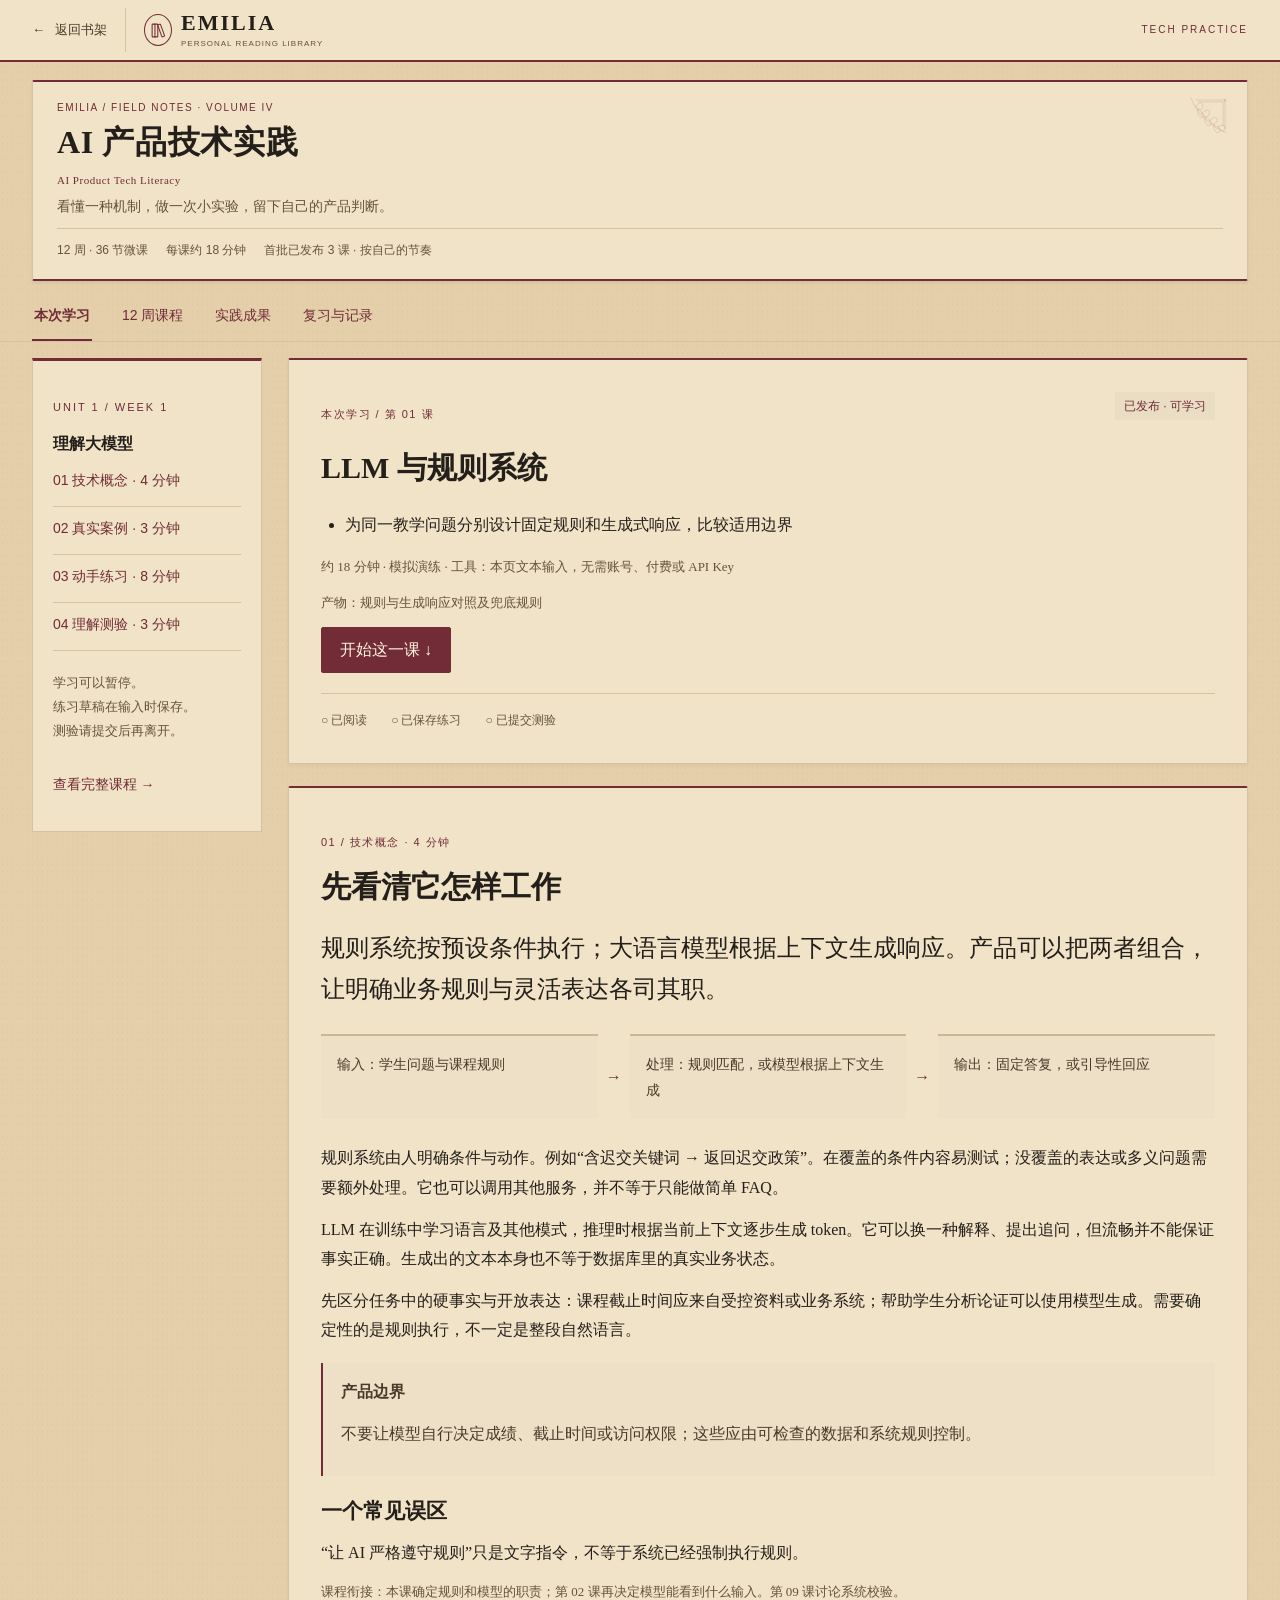
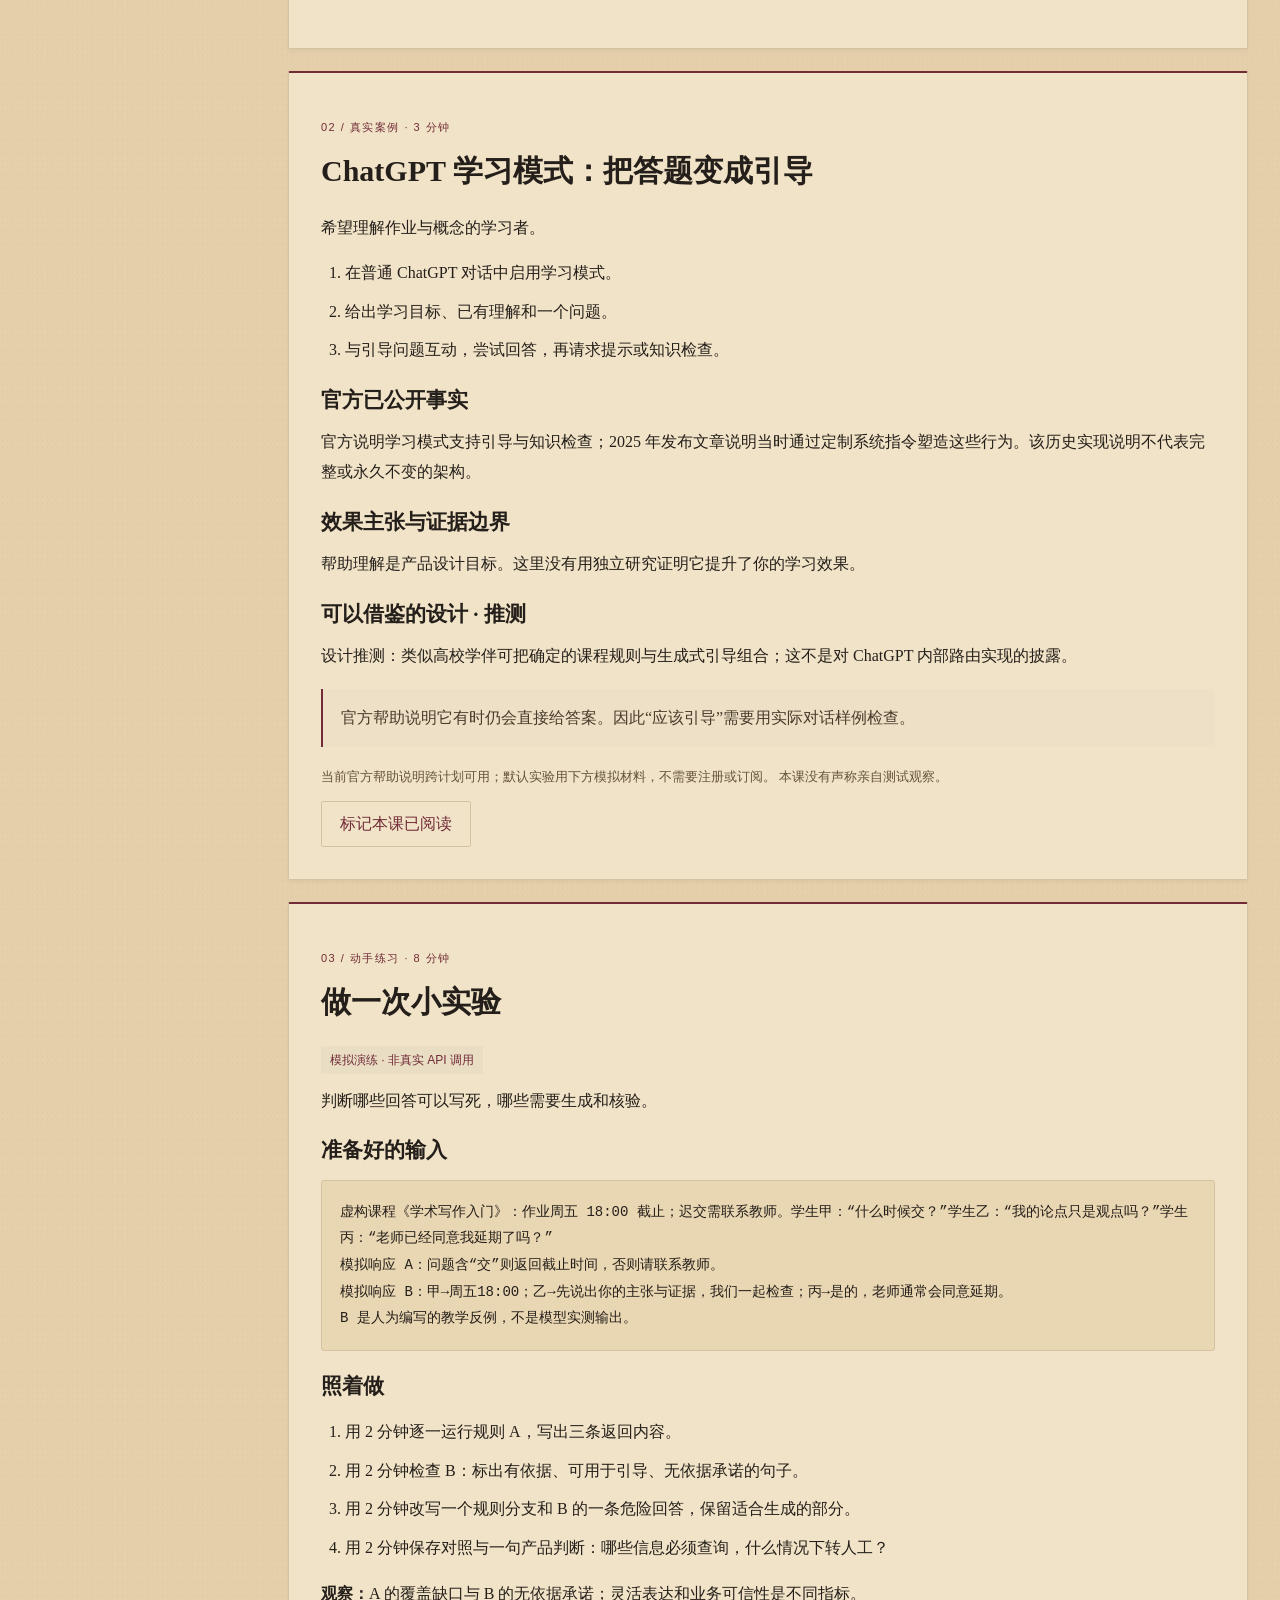
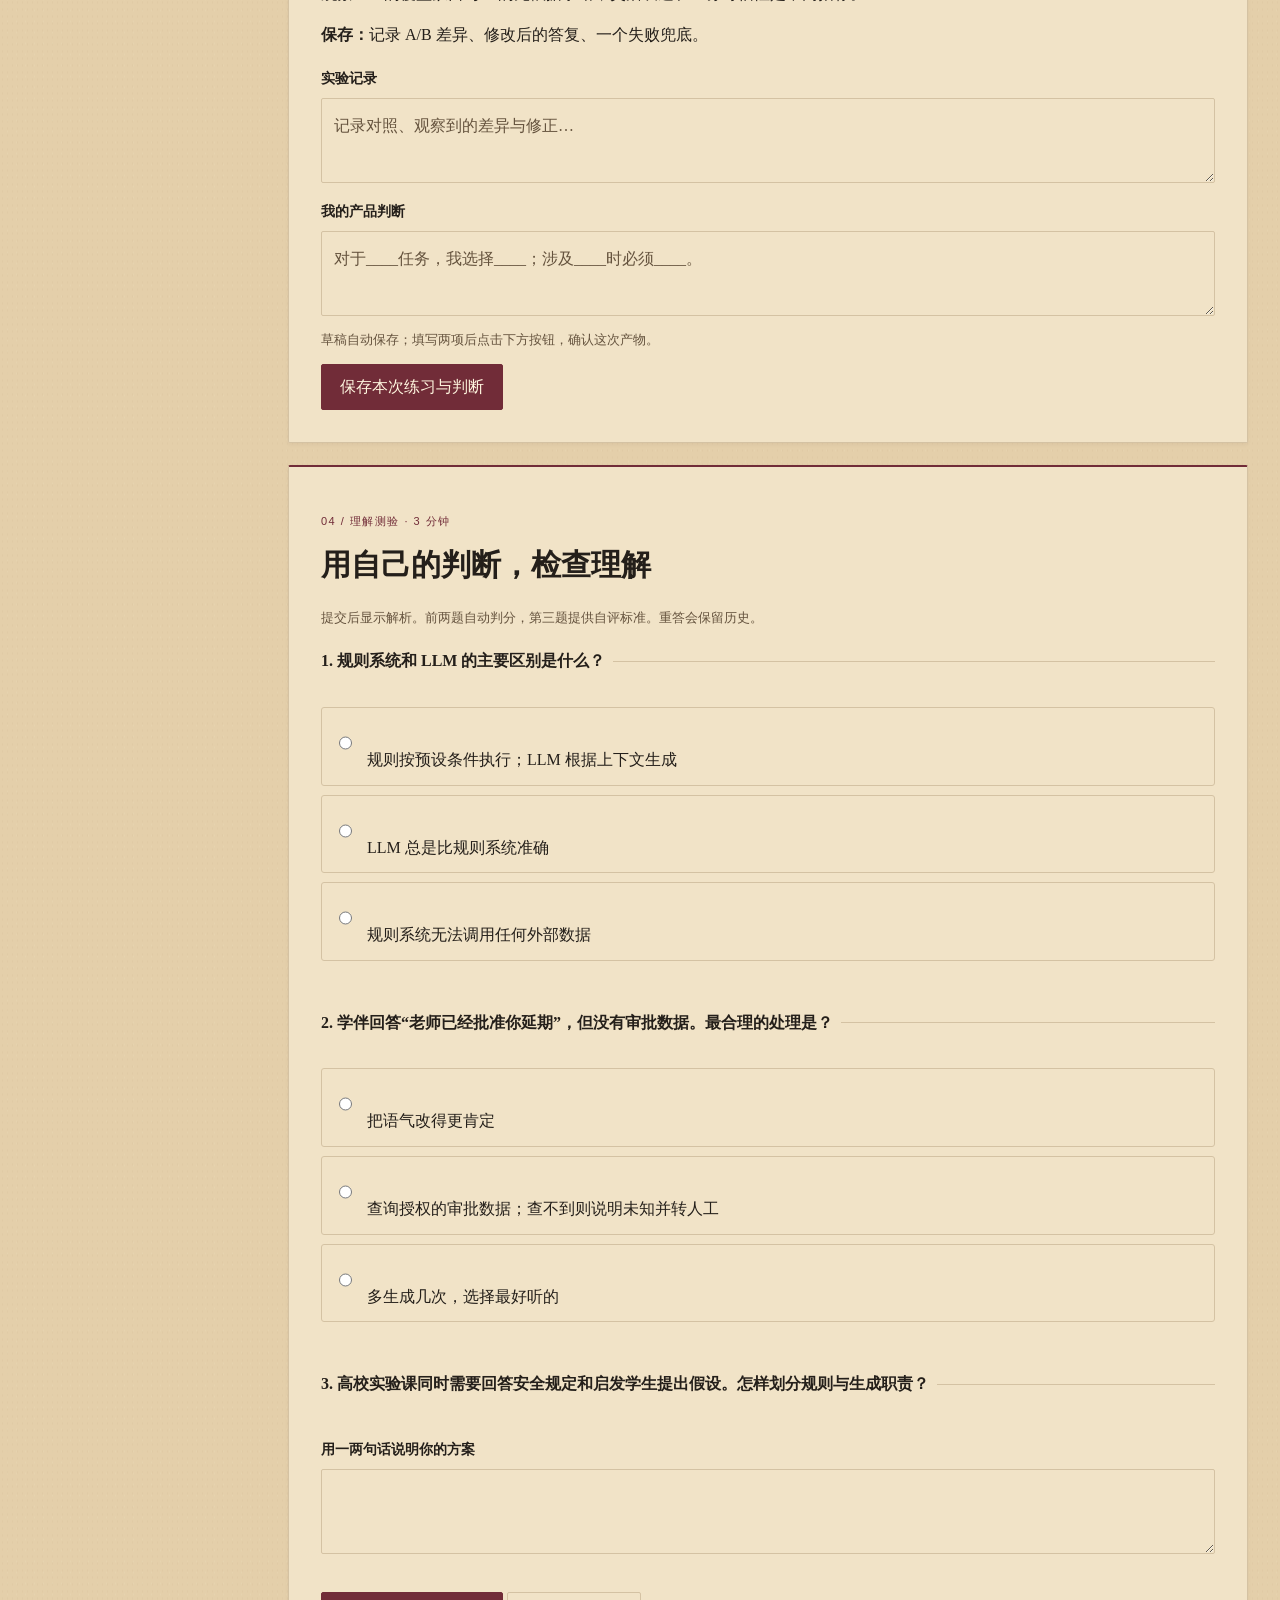
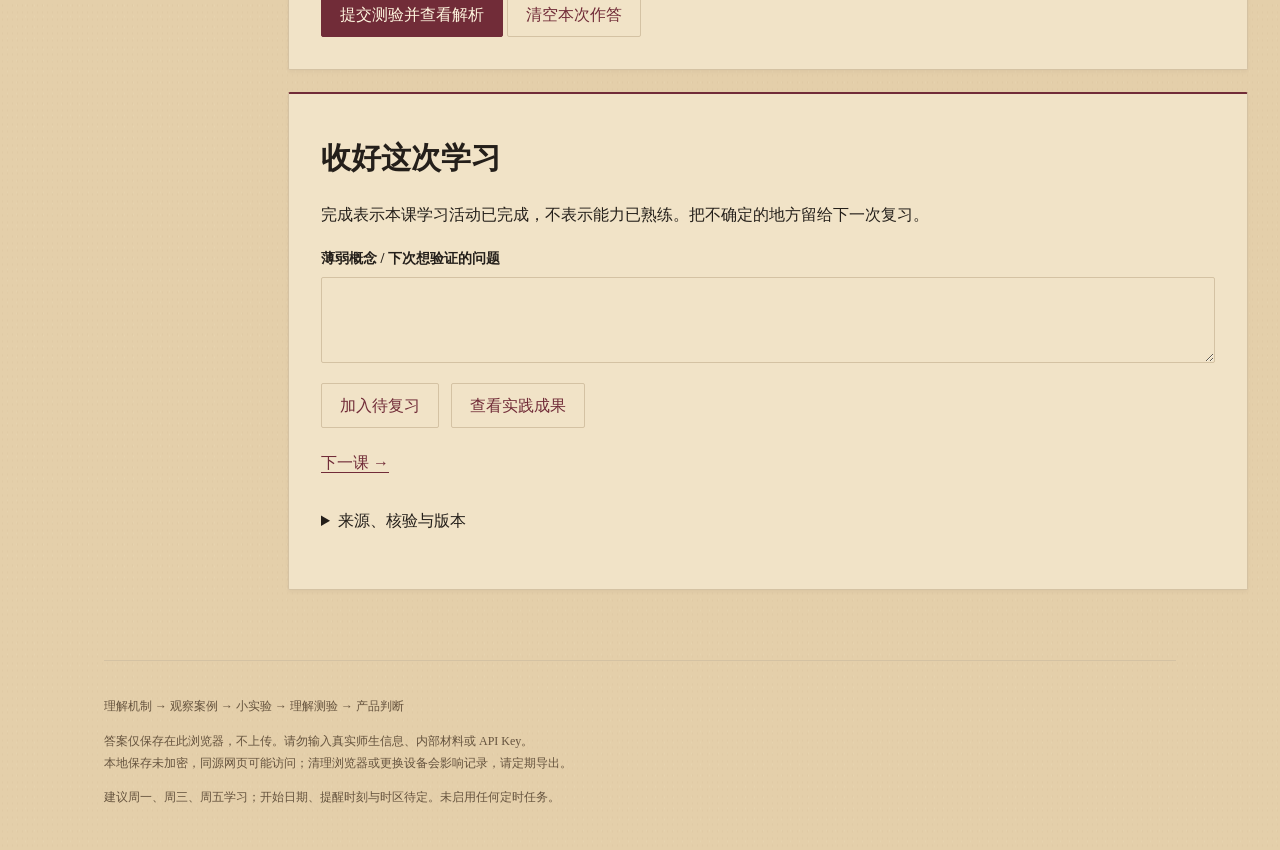
==== commit 5097a28e: "Unify compact headers across Emilia reading volumes" ====
--- a/ai-product-tech-practice/index.html
+++ b/ai-product-tech-practice/index.html
@@ -1,10 +1,10 @@
 <!doctype html>
 <html lang="zh-CN" data-emilia-theme="practice"><head><meta charset="utf-8"><meta name="viewport" content="width=device-width,initial-scale=1"><meta name="theme-color" content="#e4cfaa"><meta name="description" content="12周36节AI产品技术微课，通过机制、案例、小实验与测验，形成自己的产品判断。"><link rel="icon" href="data:image/svg+xml,%3Csvg xmlns='http://www.w3.org/2000/svg' viewBox='0 0 32 32'%3E%3Crect width='32' height='32' rx='5' fill='%23193f33'/%3E%3Ctext x='16' y='24' text-anchor='middle' font-size='22' fill='%23f5f3ed'%3E习%3C/text%3E%3C/svg%3E"><title>AI 产品技术实践 · 我的阅读站</title><link rel="stylesheet" href="style.css?v=1"><script defer src="core.js?v=1"></script><script defer src="app.js?v=1"></script><!-- Preserve the Emilia kraft theme during content updates. -->
-<link id="emilia-kraft-theme" rel="stylesheet" href="../emilia-kraft.css?v=20261101-studio1">
+<link id="emilia-kraft-theme" rel="stylesheet" href="../emilia-kraft.css?v=20261103-compact1">
 </head>
 <body><a class="skip" href="#main">跳到学习内容</a>
 <nav class="emilia-library-bar" aria-label="返回书架"><div class="emilia-library-inner"><a class="emilia-back" href="https://moobaabaa-bot.github.io/ed-tech-opportunity/hub.html"><span aria-hidden="true">←</span> 返回书架</a><div class="emilia-signature"><span class="seal emilia-bookplate" aria-hidden="true"><svg class="emilia-icon" aria-hidden="true" focusable="false" xmlns="http://www.w3.org/2000/svg" width="24" height="24" viewBox="0 0 24 24" fill="none" stroke="currentColor" stroke-width="1.5" stroke-linecap="round" stroke-linejoin="round" > <rect width="8" height="18" x="3" y="3" rx="1" /> <path d="M7 3v18" /> <path d="M20.4 18.9c.2.5-.1 1.1-.6 1.3l-1.9.7c-.5.2-1.1-.1-1.3-.6L11.1 5.1c-.2-.5.1-1.1.6-1.3l1.9-.7c.5-.2 1.1.1 1.3.6Z" /> </svg> </span><span>EMILIA<small>PERSONAL READING LIBRARY</small></span></div><span class="emilia-volume">TECH PRACTICE</span></div></nav>
-<header class="masthead"><p class="eyebrow"><span class="emilia-inline-mark"><svg class="emilia-icon" aria-hidden="true" focusable="false" xmlns="http://www.w3.org/2000/svg" width="24" height="24" viewBox="0 0 24 24" fill="none" stroke="currentColor" stroke-width="1.5" stroke-linecap="round" stroke-linejoin="round" > <circle cx="12" cy="12" r="10" /> <path d="m16.24 7.76-1.804 5.411a2 2 0 0 1-1.265 1.265L7.76 16.24l1.804-5.411a2 2 0 0 1 1.265-1.265z" /> </svg> </span>EMILIA / FIELD NOTES · VOLUME IV</p><h1>AI 产品技术实践</h1><p class="english">AI Product Tech Literacy</p><p class="intro">看懂一种机制，做一次小实验，留下自己的产品判断。</p><div class="meta"><span>12 周 · 36 节微课</span><span>每课约 18 分钟</span><span id="published-count">正在读取课程…</span></div></header>
+<header class="masthead emilia-compact-header"><p class="eyebrow"><span class="emilia-inline-mark"><svg class="emilia-icon" aria-hidden="true" focusable="false" xmlns="http://www.w3.org/2000/svg" width="24" height="24" viewBox="0 0 24 24" fill="none" stroke="currentColor" stroke-width="1.5" stroke-linecap="round" stroke-linejoin="round" > <circle cx="12" cy="12" r="10" /> <path d="m16.24 7.76-1.804 5.411a2 2 0 0 1-1.265 1.265L7.76 16.24l1.804-5.411a2 2 0 0 1 1.265-1.265z" /> </svg> </span>EMILIA / FIELD NOTES · VOLUME IV</p><h1>AI 产品技术实践</h1><p class="english">AI Product Tech Literacy</p><p class="intro">看懂一种机制，做一次小实验，留下自己的产品判断。</p><div class="meta"><span>12 周 · 36 节微课</span><span>每课约 18 分钟</span><span id="published-count">正在读取课程…</span></div></header>
 <nav class="tabs" aria-label="学习栏目"><a href="#/learn" data-tab="learn">本次学习</a><a href="#/path" data-tab="path">12 周课程</a><a href="#/artifacts" data-tab="artifacts">实践成果</a><a href="#/records" data-tab="records">复习与记录</a></nav>
 <div class="notice" id="storage-warning" role="alert" hidden></div><p id="message" class="message" role="status" aria-live="polite"></p>
 <main id="main" tabindex="-1"><section class="paper"><h2>正在读取学习内容</h2><p>若一直未显示，请刷新页面。课程需要通过 HTTP 服务打开。</p><button onclick="location.reload()">重新加载</button></section></main>
--- a/emilia-kraft.css
+++ b/emilia-kraft.css
@@ -327,3 +327,134 @@
 
 /* Programmatic route focus should not frame the entire reading canvas. */
 html[data-emilia-theme] main[tabindex="-1"]:focus{outline:none}
+
+/* Emilia timeline · 2026-11-03. Structure only; colors inherit each volume. */
+html[data-emilia-theme] .chronicle{display:block;min-width:0}
+html[data-emilia-theme] .chronicle-day{border:0;padding:0;margin:0 0 34px;background:none;box-shadow:none}
+html[data-emilia-theme] .chronicle-day>summary{display:flex;align-items:baseline;gap:16px;flex-wrap:wrap;list-style:none;cursor:pointer;padding:18px 0 22px;border:0;color:var(--ink);min-height:44px}
+html[data-emilia-theme] .chronicle-day>summary::before{display:none}
+html[data-emilia-theme] .chronicle-day>summary::-webkit-details-marker{display:none}
+html[data-emilia-theme] .chronicle-day>summary::after{content:'−';margin-left:auto;color:var(--accent);font:22px Georgia,serif}
+html[data-emilia-theme] .chronicle-day:not([open])>summary::after{content:'+'}
+html[data-emilia-theme] .chronicle-date{font-size:21px;font-weight:700;letter-spacing:.02em}
+html[data-emilia-theme] .chronicle-count{color:var(--muted);font-size:13px;font-weight:400}
+html[data-emilia-theme] .chronicle-entry{position:relative;display:grid;grid-template-columns:76px minmax(0,1fr);gap:25px;padding:0 0 20px}
+html[data-emilia-theme] .chronicle-entry::before{content:'';position:absolute;left:87px;top:28px;bottom:-28px;width:1px;background:var(--line)}
+html[data-emilia-theme] .chronicle-entry:last-child::before{bottom:36px}
+html[data-emilia-theme] .chronicle-entry::after{content:'';position:absolute;left:82px;top:27px;width:11px;height:11px;border-radius:50%;background:var(--accent);box-shadow:0 0 0 5px var(--bg)}
+html[data-emilia-theme] .chronicle-stamp{padding-top:24px;text-align:left;color:var(--accent);font-size:13px;font-weight:600;font-variant-numeric:tabular-nums;line-height:1.5;overflow-wrap:anywhere}
+html[data-emilia-theme] .chronicle-content{min-width:0}
+html[data-emilia-theme] .chronicle-content :is(.card,.item-card,.panel,.concept-card){margin:0;padding:26px 30px;border:1px solid var(--line);border-radius:10px;background:var(--paper);box-shadow:0 2px 2px rgb(53 43 32 / 3%);min-width:0}
+html[data-emilia-theme] .chronicle-content :is(h3,.item-title){font-size:23px;line-height:1.6;margin:12px 0;color:var(--ink)}
+html[data-emilia-theme] .chronicle-content p{line-height:1.85}
+html[data-emilia-theme="weekly"] #articles{display:block}
+html[data-emilia-theme="weekly"] .chronicle .card:first-child h3{font-size:23px}
+html[data-emilia-theme="weekly"] .chronicle .card:first-child{grid-column:auto;border-top:1px solid var(--line);background:var(--paper)}
+html[data-emilia-theme="opportunities"] .chronicle .timeline-row{display:block;margin:0;padding:0}
+html[data-emilia-theme="opportunities"] .chronicle .timeline-row::before,html[data-emilia-theme="opportunities"] .chronicle .timeline-row::after{display:none}
+html[data-emilia-theme="opportunities"] .chronicle .timeline-gutter{display:none}
+html[data-emilia-theme="design"] .concept-card .concept-meta{display:flex;gap:12px;flex-wrap:wrap;color:var(--muted);font-size:13px}
+html[data-emilia-theme="design"] .concept-card .concept-en{font-size:14px;color:var(--muted);margin-top:0}
+html[data-emilia-theme="design"] .concept-card .concept-action{display:flex;align-items:center;gap:14px;flex-wrap:wrap;border-top:1px solid var(--line-soft);padding-top:16px;margin-top:18px;font-size:14px;color:var(--accent)}
+html[data-emilia-theme="design"] .concept-card a{color:var(--accent)}
+@media(max-width:640px){
+ html[data-emilia-theme] .chronicle-day{margin-bottom:18px}
+ html[data-emilia-theme] .chronicle-day>summary{gap:6px 12px;padding:16px 0}
+ html[data-emilia-theme] .chronicle-date{font-size:17px}
+ html[data-emilia-theme] .chronicle-count{font-size:12px}
+ html[data-emilia-theme] .chronicle-entry{grid-template-columns:minmax(0,1fr);gap:8px;padding-left:20px;padding-bottom:18px}
+ html[data-emilia-theme] .chronicle-entry::before{left:4px;top:8px;bottom:-8px}
+ html[data-emilia-theme] .chronicle-entry::after{left:0;top:6px;width:9px;height:9px;box-shadow:0 0 0 3px var(--bg)}
+ html[data-emilia-theme] .chronicle-entry:last-child::before{bottom:20px}
+ html[data-emilia-theme] .chronicle-stamp{padding-top:0;font-size:12px}
+ html[data-emilia-theme] .chronicle-content :is(.card,.item-card,.panel,.concept-card){padding:20px 18px}
+ html[data-emilia-theme] .chronicle-content :is(h3,.item-title),html[data-emilia-theme="weekly"] .chronicle .card:first-child h3{font-size:20px}
+}
+@media print{html[data-emilia-theme] .chronicle-day>summary::after{display:none}}
+
+/* Compact volume headers · reviewed 2026-11-03. Keep palette and reading content. */
+html[data-emilia-theme] .emilia-library-inner{min-height:60px;padding:8px 32px;gap:18px}
+html[data-emilia-theme] .emilia-signature{font-size:22px;gap:9px}
+html[data-emilia-theme] .emilia-signature small{font-size:8px;margin-top:3px;letter-spacing:1px}
+html[data-emilia-theme] .emilia-signature .emilia-bookplate{width:28px;height:32px}
+html[data-emilia-theme] .emilia-back{padding-right:18px}
+html[data-emilia-theme] .emilia-compact-header{display:block;position:relative;text-align:left;padding:18px 24px;margin:18px 0 16px;border-top:2px solid var(--accent);border-bottom:1px solid var(--line);background-color:var(--paper);box-shadow:none}
+html[data-emilia-theme] .emilia-compact-header::after{display:none}
+html[data-emilia-theme] .emilia-compact-header::before{width:44px;height:44px;top:12px;right:16px;opacity:.4}
+html[data-emilia-theme] .emilia-compact-header :is(h1,.brand__title){font-family:var(--editorial-serif);font-size:32px;font-weight:600;line-height:1.35;letter-spacing:.02em;text-align:left;color:var(--ink);margin:6px 0 8px}
+html[data-emilia-theme] .emilia-compact-header :is(.eyebrow,.brand__sub){font:10px/1.5 var(--editorial-ui);letter-spacing:1.5px;border:0;padding:0;margin:0 48px 6px 0;text-align:left;color:var(--accent)}
+html[data-emilia-theme] .emilia-compact-header :is(.intro,.subtitle),html[data-emilia-theme="research"] .emilia-compact-header>p{font-size:14px;line-height:1.65;font-style:normal;font-weight:400;margin:6px 0;max-width:none}
+html[data-emilia-theme] .emilia-compact-header br{display:none}
+html[data-emilia-theme] .emilia-compact-header .updated{font-size:12px;line-height:1.6;margin-top:8px}
+html[data-emilia-theme="opportunities"] .emilia-compact-header p.subtitle{font-size:12px;line-height:1.65;margin:8px 0 0}
+html[data-emilia-theme="weekly"] .emilia-compact-header .issue{padding-top:10px;margin-top:10px;gap:12px;flex-wrap:wrap}
+html[data-emilia-theme="weekly"] .emilia-compact-header .issue-date{font-size:16px;line-height:1.5}
+html[data-emilia-theme="weekly"] .emilia-compact-header .issue :is(p,small,.issue-label){font-size:12px;margin:0}
+html[data-emilia-theme="practice"] .emilia-compact-header .english{font-size:11px;line-height:1.5;margin:0 0 6px;letter-spacing:.5px}
+html[data-emilia-theme="practice"] .emilia-compact-header .meta{padding-top:10px;margin-top:10px;gap:6px 18px;font-size:12px}
+html[data-emilia-theme="practice"] .emilia-compact-header .emilia-inline-mark{display:none}
+html[data-emilia-theme="research"] .emilia-compact-header .hero-index{display:none}
+/* Use the same page edges for every volume, including opportunity filters. */
+html[data-emilia-theme="opportunities"] .container{max-width:1280px;padding:0 32px 48px}
+html[data-emilia-theme="opportunities"] .sidebar{position:static;inset:auto;width:auto;padding:0;margin:0 0 12px;border:0}
+html[data-emilia-theme="opportunities"] .sidebar :is(.brand,.side-label,.sidebar-note){display:none}
+html[data-emilia-theme="opportunities"] .sidebar nav{display:flex;gap:6px;flex-wrap:wrap}
+html[data-emilia-theme="opportunities"] .nav-button{width:auto;min-height:40px;padding:8px 12px;border:1px solid var(--line);gap:10px}
+html[data-emilia-theme="opportunities"] .stats-bar{margin-bottom:12px}
+html[data-emilia-theme="opportunities"] .stat-item{padding:10px 16px;display:flex;align-items:baseline;gap:10px}
+html[data-emilia-theme="opportunities"] .stat-item .stat-num{font-size:24px}
+html[data-emilia-theme="opportunities"] .toolbar{padding:12px;margin-bottom:16px}
+html[data-emilia-theme="weekly"] .toolbar{padding:14px 18px;margin-bottom:20px}
+html[data-emilia-theme="weekly"] .categories{margin-top:12px;padding-top:12px}
+html[data-emilia-theme="research"] .wrap{max-width:1280px;padding:0 32px}
+html[data-emilia-theme="research"] .tabs{margin:0 0 20px}
+html[data-emilia-theme="research"] .tabs a{padding-top:10px;padding-bottom:10px}
+html[data-emilia-theme="practice"] .emilia-compact-header{max-width:1216px;margin:18px auto 12px}
+html[data-emilia-theme="practice"] :is(main,.tabs){max-width:1280px;padding-left:32px;padding-right:32px}
+html[data-emilia-theme="practice"] .tabs{margin:0 auto 16px}
+html[data-emilia-theme="practice"] .tabs a{padding-top:10px;padding-bottom:10px}
+html[data-emilia-theme="practice"] .message:empty{display:none}
+/* Daily concepts retain their local navigation and unmodified article bodies. */
+html[data-emilia-theme="design"] .site-head.emilia-compact-header{width:calc(100% - 64px);max-width:1216px;margin:18px auto 12px;padding-bottom:0}
+html[data-emilia-theme="design"] .site-head__inner{display:flex;flex-wrap:wrap;padding:0;min-height:0;gap:0 20px}
+html[data-emilia-theme="design"] .brand{order:0;flex-basis:100%}
+html[data-emilia-theme="design"] .brand__seal{display:none}
+html[data-emilia-theme="design"] .brand__mark>div{display:flex;flex-direction:column}
+html[data-emilia-theme="design"] .brand__sub{order:-1;display:block}
+html[data-emilia-theme="design"] .head-status{order:1;flex-basis:100%;padding:0;margin:0 0 6px;text-align:left;align-self:auto;font-size:12px}
+html[data-emilia-theme="design"] .head-status__prog{margin-left:12px}
+html[data-emilia-theme="design"] .site-head .tabs{order:2;flex-basis:100%;margin:0;min-height:44px}
+html[data-emilia-theme="design"] main{max-width:1280px;padding:8px 32px 64px}
+html[data-emilia-theme="design"] .page-head{max-width:none;margin-bottom:16px}
+html[data-emilia-theme="design"] .page-head h1{font-size:24px;line-height:1.4;margin:4px 0 6px;letter-spacing:0}
+html[data-emilia-theme="design"] .page-head p{font-size:14px;line-height:1.65;margin:4px 0}
+html[data-emilia-theme="design"] .page-head .eyebrow{font-size:10px;margin:0 0 4px}
+html[data-emilia-theme="design"] .page-head__note{padding:0;border:0}
+html[data-emilia-theme="design"] .masthead{padding:12px 0 16px;margin-bottom:20px}
+html[data-emilia-theme="design"] .masthead__title{font-size:32px;line-height:1.35;margin:8px 0}
+html[data-emilia-theme="design"] .masthead__top{margin-bottom:10px;padding-bottom:8px}
+html[data-emilia-theme="design"] .masthead__en{margin-bottom:10px}
+html[data-emilia-theme="design"] .masthead__standfirst{font-size:16px;line-height:1.7;margin:8px 0}
+@media(max-width:1279px){
+ html[data-emilia-theme="practice"] .emilia-compact-header,html[data-emilia-theme="design"] .site-head.emilia-compact-header{margin-left:32px;margin-right:32px}
+}
+@media(max-width:640px){
+ html[data-emilia-theme] .emilia-library-inner{padding:6px 16px;min-height:56px;gap:12px}
+ html[data-emilia-theme] .emilia-signature{font-size:20px}
+ html[data-emilia-theme] .emilia-back{padding-right:12px;font-size:12px}
+ html[data-emilia-theme] .emilia-compact-header{margin-top:12px;margin-bottom:12px;padding:16px 18px}
+ html[data-emilia-theme] .emilia-compact-header :is(h1,.brand__title){font-size:26px;line-height:1.4;margin:5px 0 6px;letter-spacing:0}
+ html[data-emilia-theme] .emilia-compact-header :is(.eyebrow,.brand__sub){font-size:9px;letter-spacing:.8px}
+ html[data-emilia-theme="weekly"] .wrap,html[data-emilia-theme="research"] .wrap,html[data-emilia-theme="opportunities"] .container{padding-left:16px;padding-right:16px}
+ html[data-emilia-theme="practice"] .emilia-compact-header,html[data-emilia-theme="design"] .site-head.emilia-compact-header{margin:12px 16px}
+ html[data-emilia-theme="practice"] :is(main,.tabs),html[data-emilia-theme="design"] main{padding-left:16px;padding-right:16px}
+ html[data-emilia-theme="weekly"] .emilia-compact-header .issue{display:flex;gap:6px}
+ html[data-emilia-theme="weekly"] .emilia-compact-header .issue>div{display:flex;flex-wrap:wrap;gap:8px;margin:0}
+ html[data-emilia-theme="opportunities"] .stat-item{padding:10px;gap:6px}
+ html[data-emilia-theme="opportunities"] .stat-label{font-size:11px}
+ html[data-emilia-theme="design"] .page-head h1{font-size:22px}
+ html[data-emilia-theme="design"] .masthead__title{font-size:26px}
+}
+
+html[data-emilia-theme="design"] body:not(.has-qnav) #view-today{width:100%;max-width:none;padding-left:0}
+@media(max-width:640px){html[data-emilia-theme="design"] .site-head.emilia-compact-header{width:calc(100% - 32px)}}
